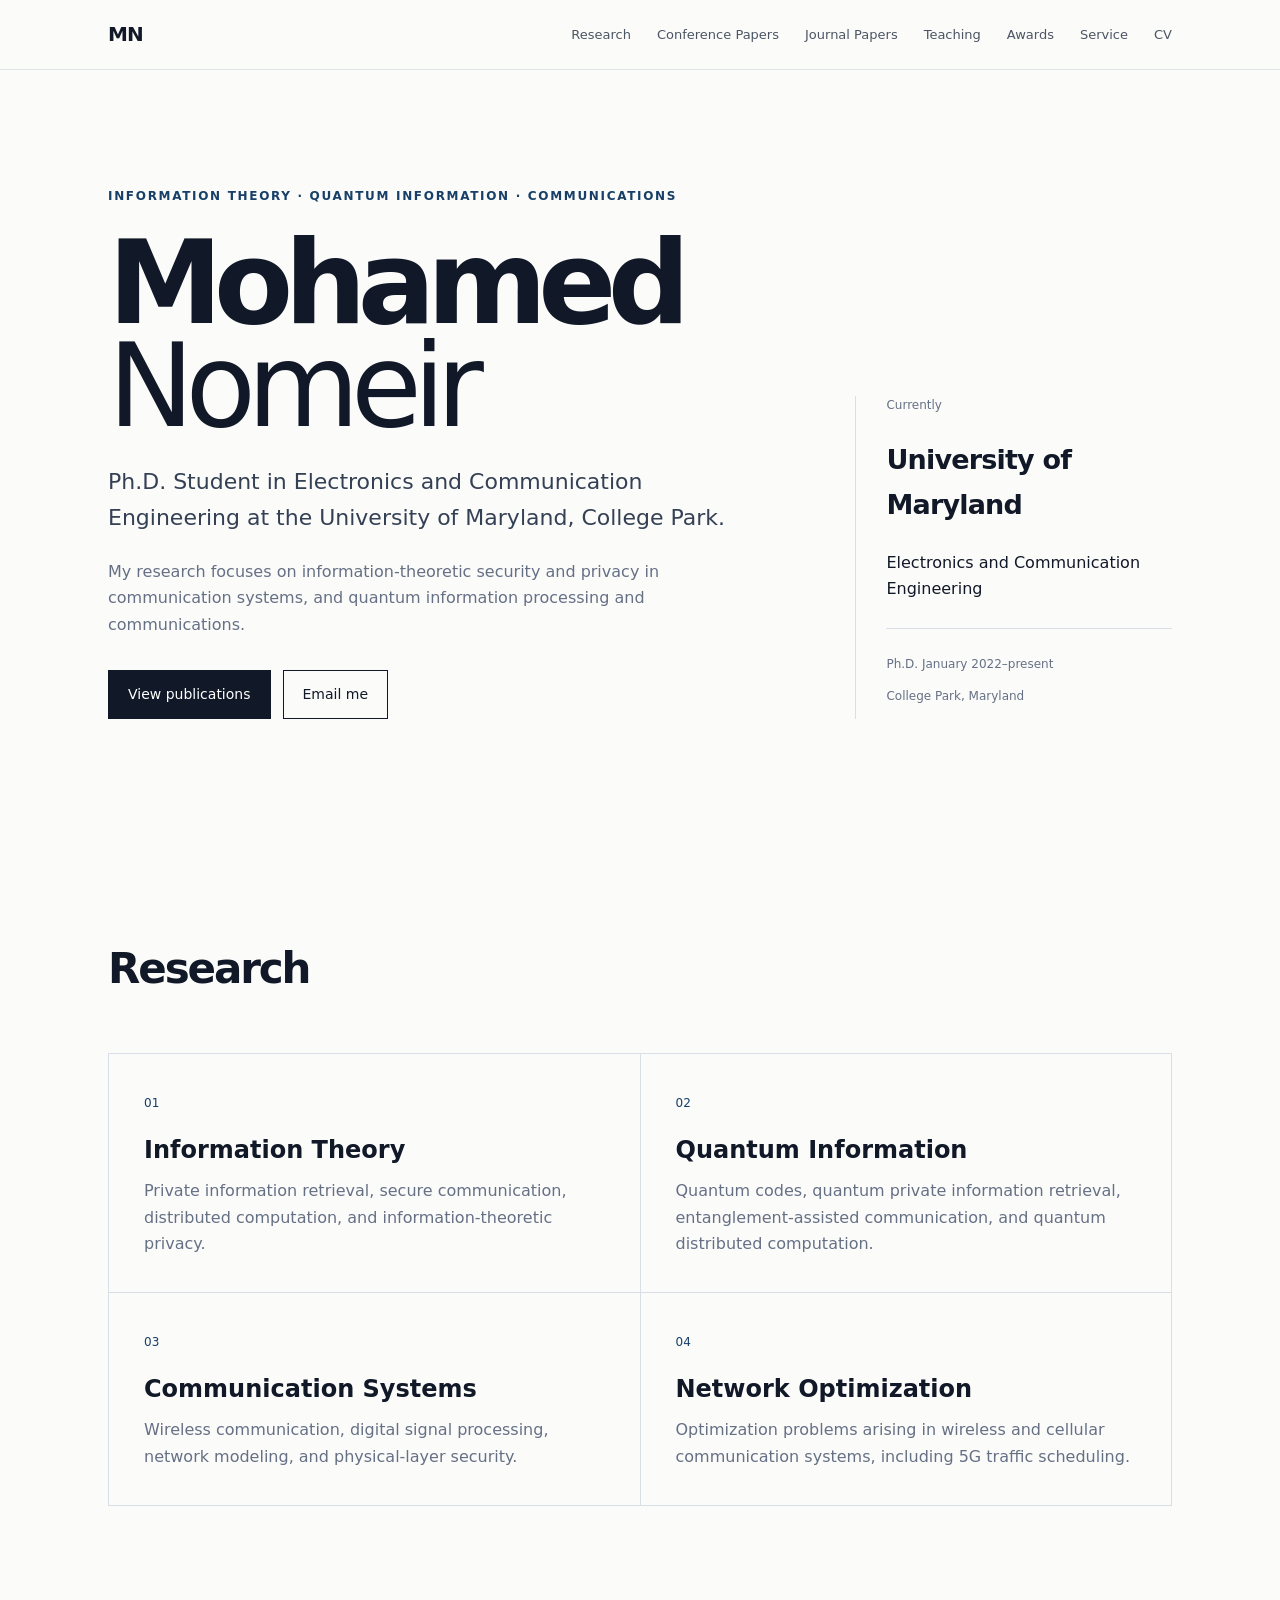
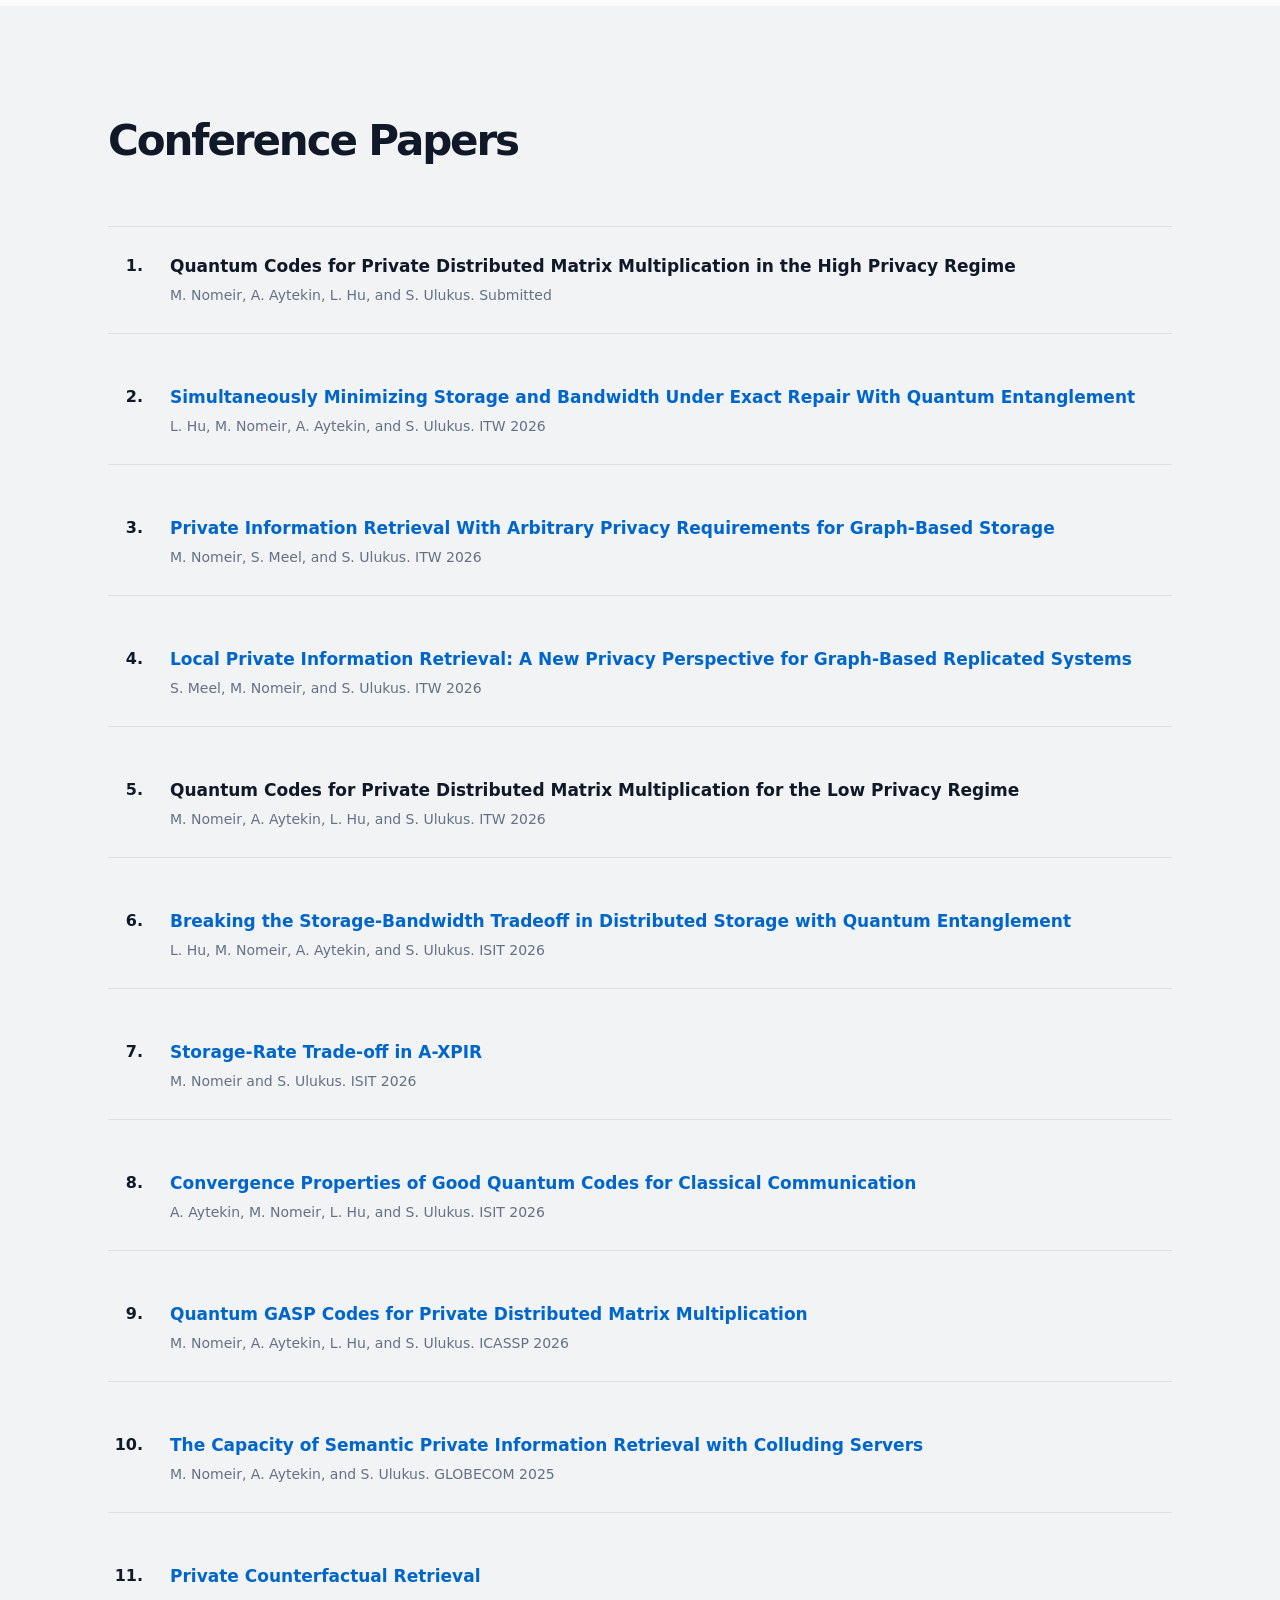
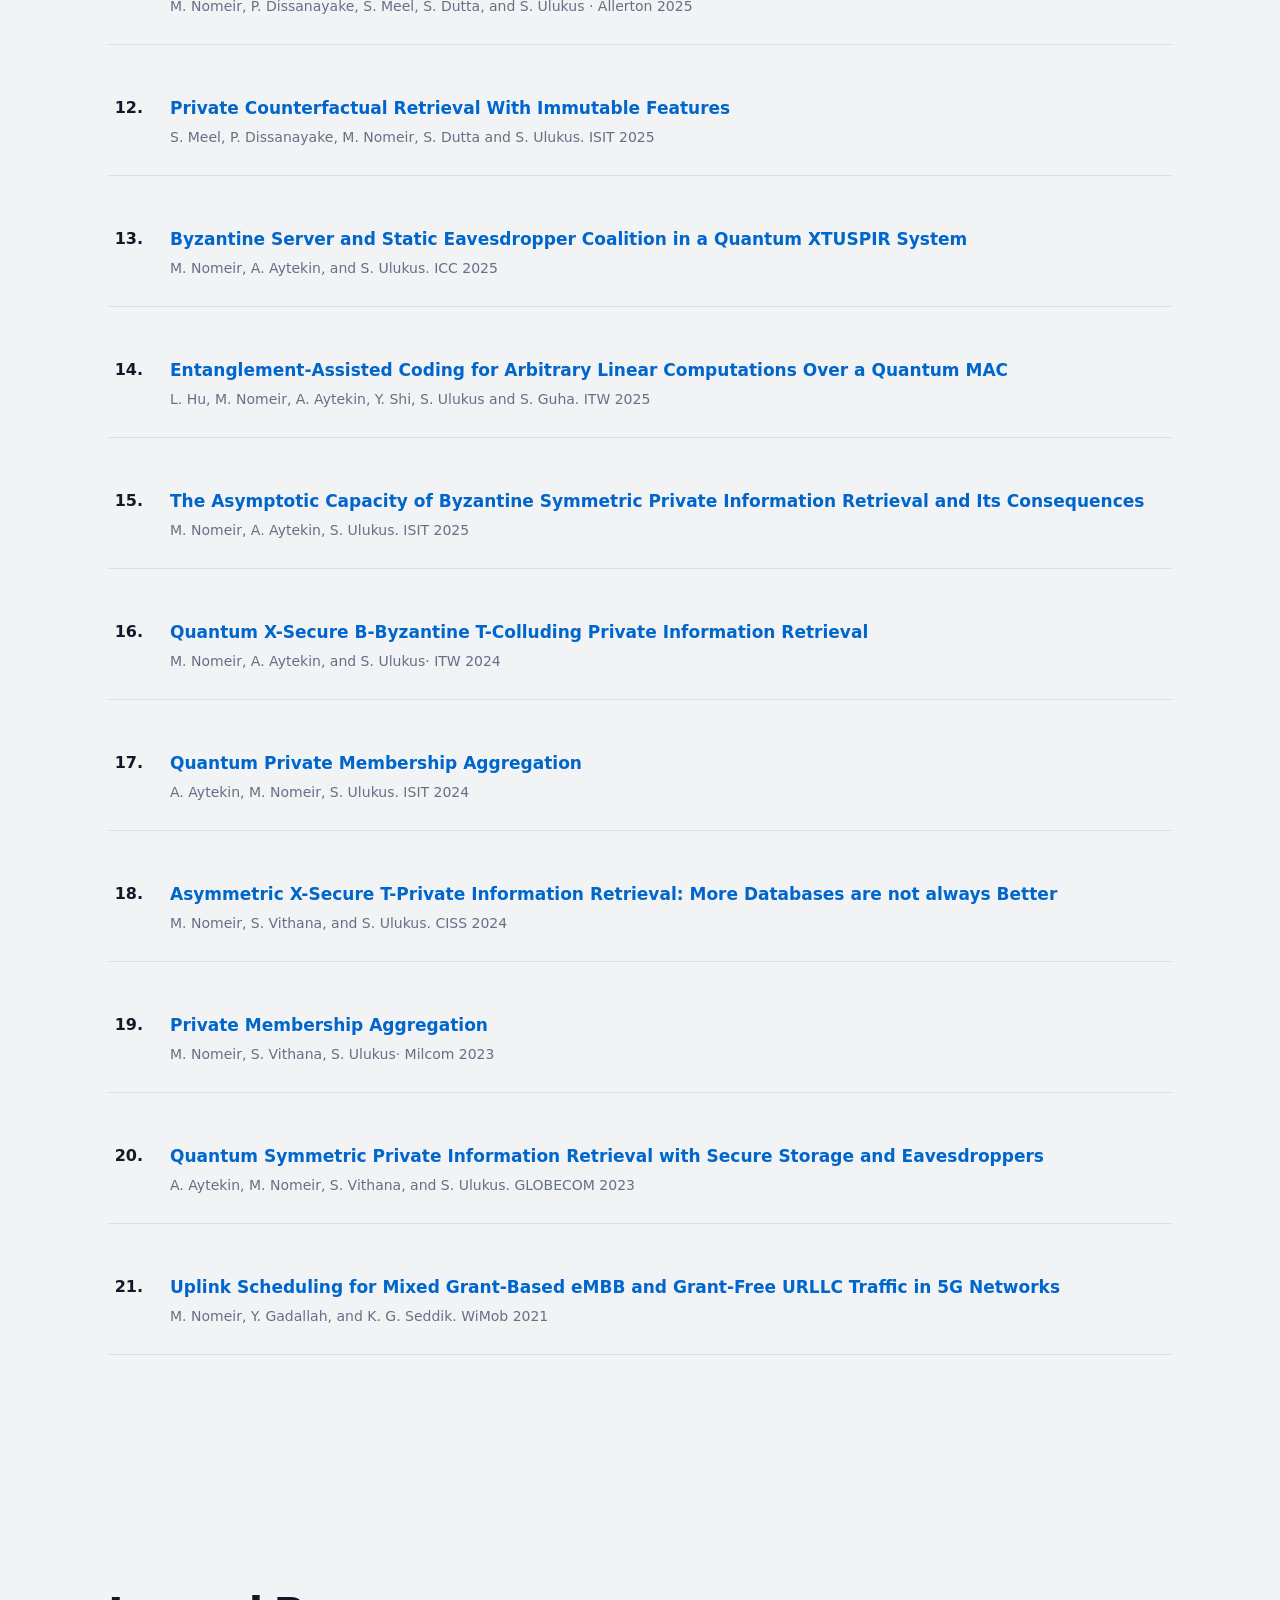
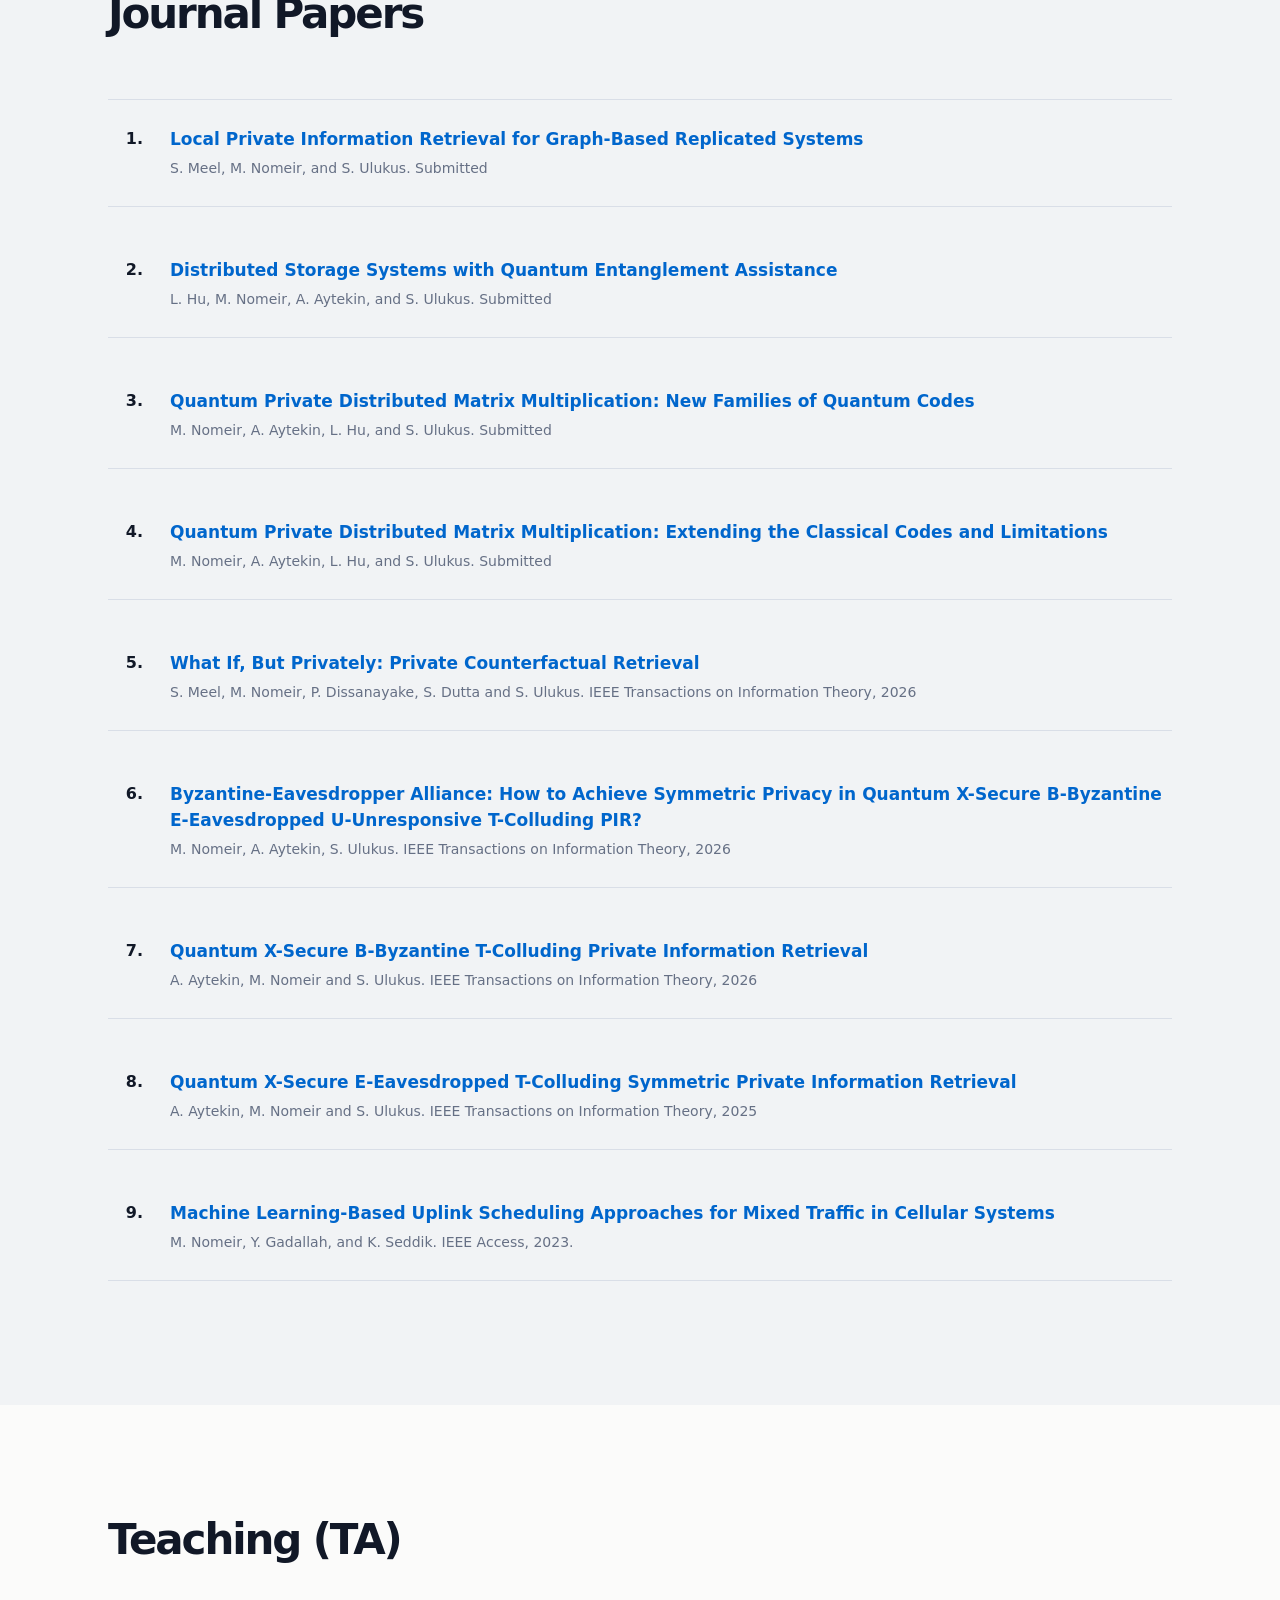
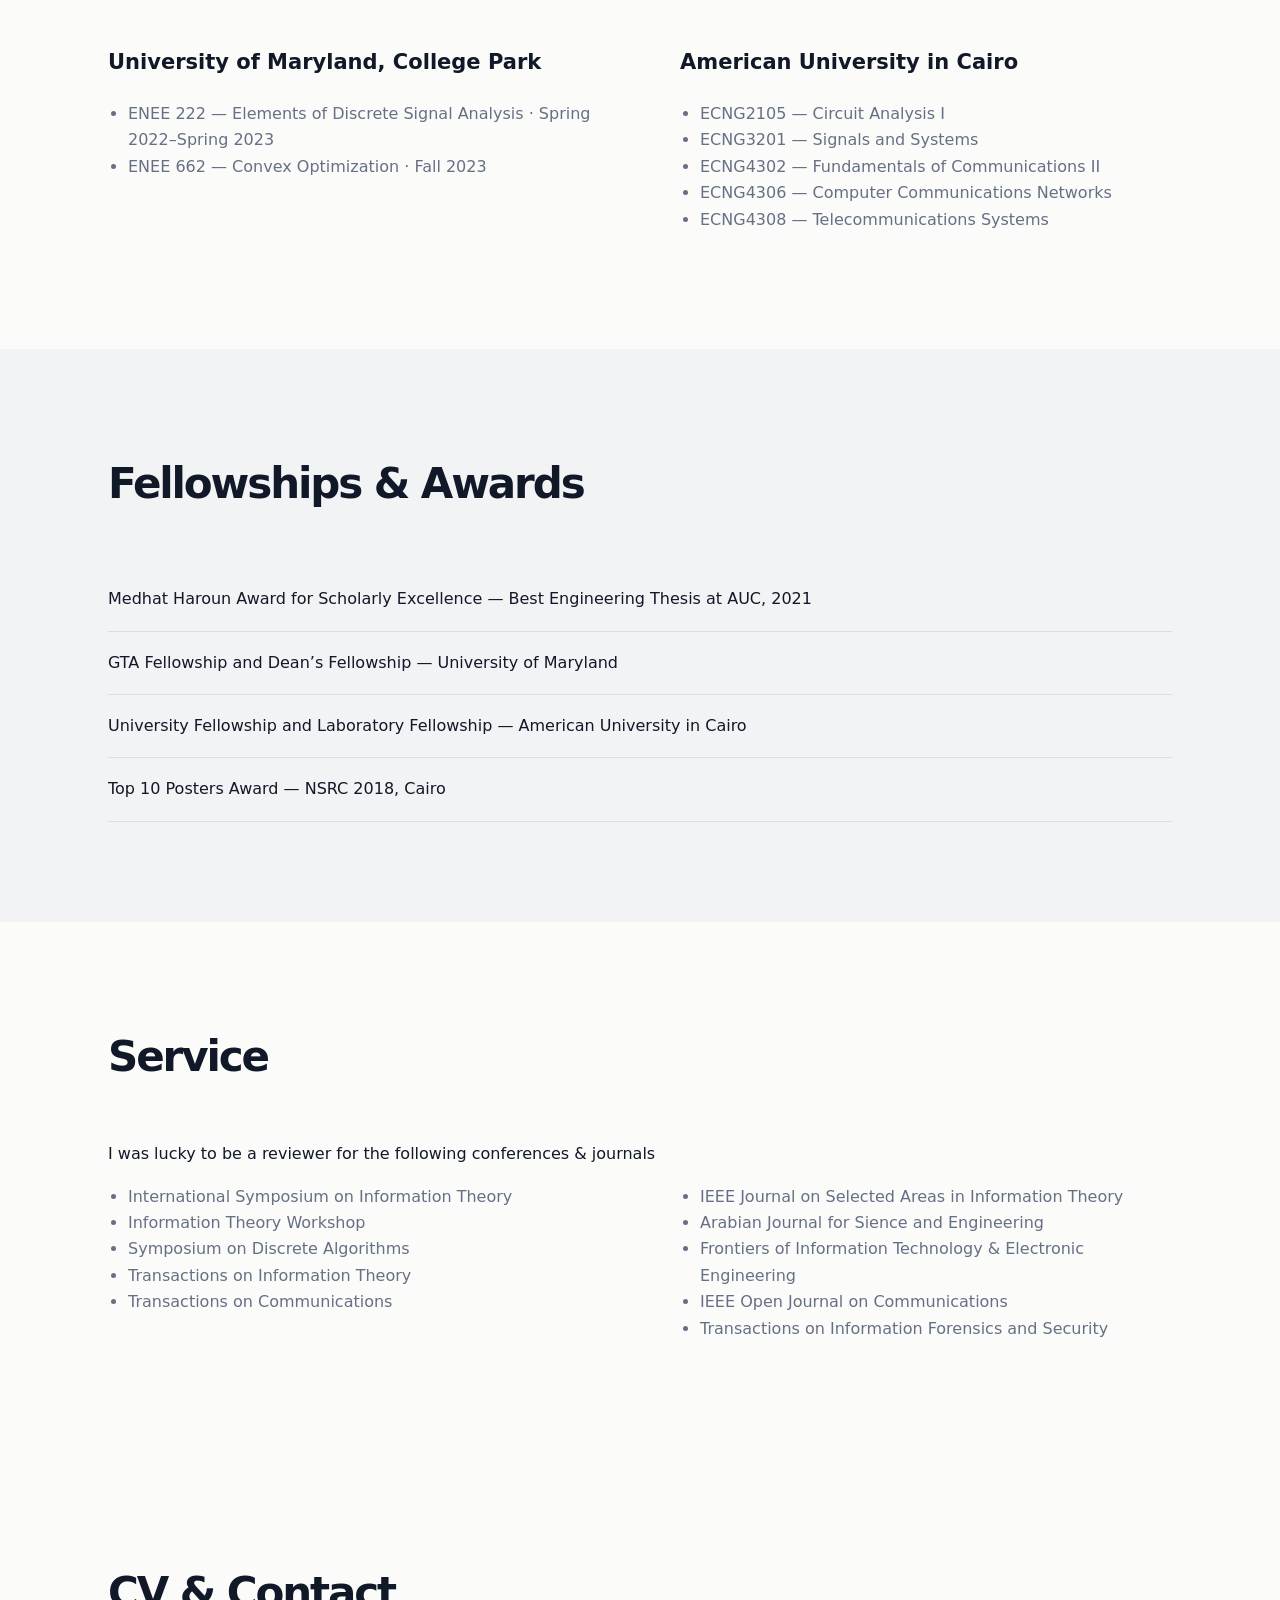
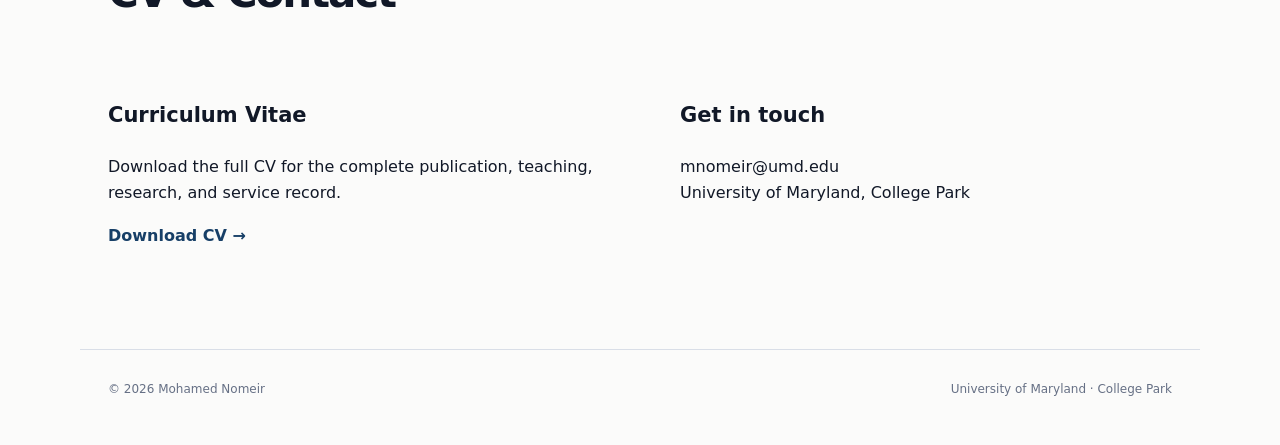
==== index.html @ 9587b4d7 "Update index.html" ====
<!DOCTYPE html>
<html lang="en">
<head>
  <meta charset="UTF-8">
  <meta name="viewport" content="width=device-width, initial-scale=1.0">
  <meta name="description" content="Mohamed Nomeir — Information Theory, Quantum Information, and Communication Systems">
  <title>Mohamed Nomeir | Researcher</title>
  <link rel="stylesheet" href="style.css">
</head>
<body>
<header class="nav">
  <div class="nav-inner">
    <a class="brand" href="#home">MN</a>
    <nav>
      <a href="#research">Research</a>
      <a href="#Conference Papers">Conference Papers</a>
      <a href="#Journal Papers">Journal Papers</a>
      <a href="#teaching">Teaching</a>
      <a href="#awards">Awards</a>
      <a href="#Service">Service</a>
      <a href="#cv">CV</a>
    </nav>
  </div>
</header>

<main>
<section id="home" class="hero">
  <div class="hero-grid">
    <div>
      <p class="eyebrow">Information Theory · Quantum Information · Communications</p>
      <h1>Mohamed<br><span>Nomeir</span></h1>
      <p class="lead">Ph.D. Student in Electronics and Communication Engineering at the University of Maryland, College Park.</p>
      <p class="intro">My research focuses on information-theoretic security and privacy in communication systems, and quantum information processing and communications.</p>
      <div class="actions">
        <a class="button" href="#Conference Papers">View publications</a>
        <a class="button secondary" href="mailto:mnomeir@umd.edu">Email me</a>
      </div>
    </div>
    <aside class="hero-card">
      <div class="card-label">Currently</div>
      <h2>University of Maryland</h2>
      <p>Electronics and Communication Engineering</p>
      <div class="rule"></div>
      <p class="small">Ph.D. January 2022–present</p>
      <p class="small">College Park, Maryland</p>
    </aside>
  </div>
</section>

<section id="research" class="section">
  <div class="section-heading"><h2>Research</h2></div>
  <div class="research-grid">
    <article><span>01</span><h3>Information Theory</h3><p>Private information retrieval, secure communication, distributed computation, and information-theoretic privacy.</p></article>
    <article><span>02</span><h3>Quantum Information</h3><p>Quantum codes, quantum private information retrieval, entanglement-assisted communication, and quantum distributed computation.</p></article>
    <article><span>03</span><h3>Communication Systems</h3><p>Wireless communication, digital signal processing, network modeling, and physical-layer security.</p></article>
    <article><span>04</span><h3>Network Optimization</h3><p>Optimization problems arising in wireless and cellular communication systems, including 5G traffic scheduling.</p></article>
  </div>
</section>

  
<section id="Conference Papers" class="section tinted">
  <div class="section-heading"><h2>Conference Papers</h2></div>
  <div class="pub-list">
    <div class="pub"><div><h3>Quantum Codes for Private Distributed Matrix Multiplication in the High Privacy Regime</h3><p>M. Nomeir, A. Aytekin, L. Hu, and S. Ulukus. Submitted</p></div></div>
    <div class="pub"><div><h3> <a href="https://arxiv.org/abs/2605.12455" target="_blank">Simultaneously Minimizing Storage and Bandwidth Under Exact Repair With Quantum Entanglement</a></h3><p>L. Hu, M. Nomeir, A. Aytekin, and S. Ulukus. ITW 2026</p></div></div> 
    <div class="pub"><div><h3><a href="https://arxiv.org/abs/2605.10879" target="_blank">Private Information Retrieval With Arbitrary Privacy Requirements for Graph-Based Storage</a></h3><p>M. Nomeir, S. Meel, and S. Ulukus. ITW 2026</p></div></div>
    <div class="pub"><div><h3><a href="https://arxiv.org/abs/2605.10872" target="_blank">Local Private Information Retrieval: A New Privacy Perspective for Graph-Based Replicated Systems</a></h3><p>S. Meel, M. Nomeir, and S. Ulukus. ITW 2026</p></div></div> 
    <div class="pub"><div><h3>Quantum Codes for Private Distributed Matrix Multiplication for the Low Privacy Regime</h3><p>M. Nomeir, A. Aytekin, L. Hu, and S. Ulukus. ITW 2026</p></div></div> 
    <div class="pub"><div><h3><a href="https://arxiv.org/abs/2601.10676" target="_blank">Breaking the Storage-Bandwidth Tradeoff in Distributed Storage with Quantum Entanglement</a></h3><p>L. Hu, M. Nomeir, A. Aytekin, and S. Ulukus. ISIT 2026</p></div></div> 
    <div class="pub"><div><h3><a href="https://arxiv.org/abs/2601.14202" target="_blank">Storage-Rate Trade-off in A-XPIR</a></h3><p>M. Nomeir and S. Ulukus. ISIT 2026</p></div></div>
    <div class="pub"><div><h3><a href="https://arxiv.org/abs/2601.11498" target="_blank">Convergence Properties of Good Quantum Codes for Classical Communication</a></h3><p>A. Aytekin, M. Nomeir, L. Hu, and S. Ulukus. ISIT 2026</p></div></div> 
    <div class="pub"><div><h3><a href="https://ieeexplore.ieee.org/document/11462243" target="_blank">Quantum GASP Codes for Private Distributed Matrix Multiplication</a></h3><p>M. Nomeir, A. Aytekin, L. Hu, and S. Ulukus. ICASSP 2026</p></div></div>
     <div class="pub"><div><h3><a href="https://arxiv.org/abs/2507.15818" target="_blank">The Capacity of Semantic Private Information Retrieval with Colluding Servers</a></h3><p>M. Nomeir, A. Aytekin, and S. Ulukus. GLOBECOM 2025</p></div></div>
    <div class="pub"><div><h3><a href="https://arxiv.org/abs/2410.13812" target="_blank">Private Counterfactual Retrieval</a></h3><p>M. Nomeir, P. Dissanayake, S. Meel, S. Dutta, and S. Ulukus · Allerton 2025</p></div></div>
    <div class="pub"><div><h3><a href="https://arxiv.org/abs/2411.10429" target="_blank">Private Counterfactual Retrieval With Immutable Features</a></h3><p>S. Meel, P. Dissanayake, M. Nomeir, S. Dutta and S. Ulukus. ISIT 2025</p></div></div> 
    <div class="pub"><div><h3><a href="https://ieeexplore.ieee.org/document/11161059" target="_blank">Byzantine Server and Static Eavesdropper Coalition in a Quantum XTUSPIR System</a></h3><p>M. Nomeir, A. Aytekin, and S. Ulukus. ICC 2025</p></div></div> 
    <div class="pub"><div><h3><a href="https://arxiv.org/abs/2501.16296" target="_blank">Entanglement-Assisted Coding for Arbitrary Linear Computations Over a Quantum MAC</a></h3><p>L. Hu, M. Nomeir, A. Aytekin, Y. Shi, S. Ulukus and S. Guha. ITW 2025</p></div></div> 
    <div class="pub"><div><h3><a href="https://arxiv.org/abs/2501.17124" target="_blank">The Asymptotic Capacity of Byzantine Symmetric Private Information Retrieval and Its Consequences</a></h3><p>M. Nomeir, A. Aytekin, S. Ulukus. ISIT 2025</p></div></div> 
    <div class="pub"><div><h3><a href="https://arxiv.org/abs/2401.17252" target="_blank">Quantum X-Secure B-Byzantine T-Colluding Private Information Retrieval</a></h3><p>M. Nomeir, A. Aytekin, and S. Ulukus· ITW 2024</p></div></div>
    <div class="pub"><div><h3><a href="https://arxiv.org/abs/2401.16390" target="_blank">Quantum Private Membership Aggregation</a></h3><p>A. Aytekin, M. Nomeir, S. Ulukus. ISIT 2024</p></div></div> 
    <div class="pub"><div><h3><a href="https://ieeexplore.ieee.org/document/10480209" target="_blank">Asymmetric X-Secure T-Private Information Retrieval: More Databases are not always Better</a></h3><p>M. Nomeir, S. Vithana, and S. Ulukus. CISS 2024</p></div></div>
    <div class="pub"><div><h3><a href="https://arxiv.org/abs/2309.03872" target="_blank">Private Membership Aggregation</a></h3><p>M. Nomeir, S. Vithana, S. Ulukus· Milcom 2023</p></div></div> 
    <div class="pub"><div><h3><a href="https://arxiv.org/abs/2308.10883" target="_blank">Quantum Symmetric Private Information Retrieval with Secure Storage and Eavesdroppers</a></h3><p>A. Aytekin, M. Nomeir, S. Vithana, and S. Ulukus. GLOBECOM 2023</p></div></div>
    <div class="pub"><div><h3><a href="https://ieeexplore.ieee.org/document/9606298" target="_blank">Uplink Scheduling for Mixed Grant-Based eMBB and Grant-Free URLLC Traffic in 5G Networks</a></h3><p>M. Nomeir,  Y. Gadallah, and K. G. Seddik. WiMob 2021</p></div></div>
  </div>
</section>

  <section id="Journal Papers" class="section tinted">
  <div class="section-heading"><h2>Journal Papers</h2></div>
  <div class="pub-list">
    <div class="pub"><div><h3><a href="https://arxiv.org/abs/2608.31150" target="_blank">Local Private Information Retrieval for Graph-Based Replicated Systems</a></h3><p>S. Meel, M. Nomeir, and S. Ulukus. Submitted</p></div></div>
<div class="pub"><div><h3><a href="https://user.eng.umd.edu/~ulukus/papers/journal/quantum-regenerating-codes.pdf" target="_blank">Distributed Storage Systems with Quantum Entanglement Assistance</a></h3><p>L. Hu, M. Nomeir, A. Aytekin, and S. Ulukus. Submitted</p></div></div> 
  <div class="pub"><div><h3><a href="pdmm_2.pdf" target="_blank">Quantum Private Distributed Matrix Multiplication: New Families of Quantum Codes
      </a></h3><p>M. Nomeir, A. Aytekin, L. Hu, and S. Ulukus. Submitted</p></div></div>  
    <div class="pub"><div><h3><a href="chrome-extension://efaidnbmnnnibpcajpcglclefindmkaj/https://user.eng.umd.edu/~ulukus/papers/journal/qpdmm1.pdf" target="_blank">Quantum Private Distributed Matrix Multiplication:
Extending the Classical Codes and Limitations</a></h3><p>M. Nomeir, A. Aytekin, L. Hu, and S. Ulukus. Submitted</p></div></div> 
    <div class="pub"><div><h3><a href="https://arxiv.org/abs/2508.03681" target="_blank">What If, But Privately: Private Counterfactual Retrieval</a></h3><p>S. Meel, M. Nomeir, P. Dissanayake, S. Dutta and S. Ulukus. IEEE Transactions on Information Theory, 2026</p></div></div> 
     <div class="pub"><div><h3><a href="https://arxiv.org/abs/2412.06728" target="_blank">Byzantine-Eavesdropper Alliance: How to Achieve Symmetric Privacy in Quantum X-Secure B-Byzantine E-Eavesdropped U-Unresponsive T-Colluding PIR?</a></h3><p>M. Nomeir, A. Aytekin, S. Ulukus. IEEE Transactions on Information Theory, 2026</p></div></div> 
     <div class="pub"><div><h3><a href="https://user.eng.umd.edu/~ulukus/papers/journal/QXBTPIR.pdf" target="_blank">Quantum X-Secure B-Byzantine T-Colluding Private Information Retrieval</a></h3><p>A. Aytekin, M. Nomeir and S. Ulukus. IEEE Transactions on Information Theory, 2026</p></div></div> 
     <div class="pub"><div><h3><a href="https://ieeexplore.ieee.org/document/10929727" target="_blank">Quantum X-Secure E-Eavesdropped T-Colluding Symmetric Private Information Retrieval</a></h3><p>A. Aytekin, M. Nomeir and S. Ulukus. IEEE Transactions on Information Theory, 2025</p></div></div> 
     <div class="pub"><div><h3><a href="https://ieeexplore.ieee.org/document/10029334" target="_blank">Machine Learning-Based Uplink Scheduling Approaches for Mixed Traffic in Cellular Systems</a></h3><p>M. Nomeir, Y. Gadallah, and K. Seddik. IEEE Access, 2023.</p></div></div> 
  
  </div>
 </section>

<section id="teaching" class="section">
  <div class="section-heading"><h2>Teaching (TA)</h2></div>
  <div class="two-col">
    <div><h3>University of Maryland, College Park</h3><ul>
      <li>ENEE 222 — Elements of Discrete Signal Analysis · Spring 2022–Spring 2023</li>
      <li>ENEE 662 — Convex Optimization · Fall 2023</li>
    </ul></div>
    <div><h3>American University in Cairo</h3><ul>
      <li>ECNG2105 — Circuit Analysis I</li>
      <li>ECNG3201 — Signals and Systems</li>
      <li>ECNG4302 — Fundamentals of Communications II</li>
      <li>ECNG4306 — Computer Communications Networks</li>
      <li>ECNG4308 — Telecommunications Systems</li>
    </ul></div>
  </div>
</section>

<section id="awards" class="section tinted">
  <div class="section-heading"><h2>Fellowships & Awards</h2></div>
  <ul class="clean-list">
    <li>Medhat Haroun Award for Scholarly Excellence — Best Engineering Thesis at AUC, 2021</li>
    <li>GTA Fellowship and Dean’s Fellowship — University of Maryland</li>
    <li>University Fellowship and Laboratory Fellowship — American University in Cairo</li>
    <li>Top 10 Posters Award — NSRC 2018, Cairo</li>
  </ul>
</section>


  <section id="Service" class="section">
  <div class="section-heading"><h2>Service</h2></div>
    <div> I was lucky to be a reviewer for the following conferences & journals </div>
  <div class="two-col">
    <div><ul>
      <li>International Symposium on Information Theory</li>
      <li>Information Theory Workshop</li>
      <li>Symposium on Discrete Algorithms</li>
      <li>Transactions on Information Theory</li>
      <li>Transactions on Communications</li>
    </ul></div>
    <div><ul>
      <li>IEEE Journal on Selected Areas in Information Theory</li>
      <li>Arabian Journal for Sience and Engineering</li>
      <li>Frontiers of Information Technology & Electronic Engineering</li>
      <li>IEEE Open Journal on Communications</li>
      <li>Transactions on Information Forensics and Security</li>
    </ul></div>
  </div>
</section>

<section id="cv" class="section">
  <div class="section-heading"><h2>CV & Contact</h2></div>
  <div class="contact-grid">
    <div><h3>Curriculum Vitae</h3><p>Download the full CV for the complete publication, teaching, research, and service record.</p><a class="text-link" href="CV.pdf">Download CV →</a></div>
    <div><h3>Get in touch</h3><p><a href="mailto:mnomeir@umd.edu">mnomeir@umd.edu</a><br>University of Maryland, College Park</p></div>
  </div>
</section>
</main>

<footer><div>© 2026 Mohamed Nomeir</div><div>University of Maryland · College Park</div></footer>
<script src="script.js"></script>
</body>
</html>
---- style.css ----
:root{--ink:#111827;--muted:#667085;--line:#d9dee7;--paper:#fbfbfa;--tint:#f1f3f5;--accent:#173f67;--max:1120px}
*{box-sizing:border-box}html{scroll-behavior:smooth}body{margin:0;background:var(--paper);color:var(--ink);font-family:Inter,ui-sans-serif,system-ui,-apple-system,BlinkMacSystemFont,"Segoe UI",sans-serif;line-height:1.65}a{color:inherit;text-decoration:none}.nav{position:sticky;top:0;z-index:10;background:rgba(251,251,250,.9);backdrop-filter:blur(12px);border-bottom:1px solid rgba(217,222,231,.8)}.nav-inner{max-width:var(--max);margin:auto;padding:18px 28px;display:flex;align-items:center;justify-content:space-between}.brand{font-weight:800;letter-spacing:-.05em;font-size:20px}.nav nav{display:flex;gap:26px;font-size:13px;color:#4b5563}.nav nav a:hover,.text-link:hover{color:var(--accent)}.hero{max-width:var(--max);margin:auto;padding:105px 28px 115px}.hero-grid{display:grid;grid-template-columns:1.35fr .65fr;gap:90px;align-items:end}.eyebrow{font-size:12px;letter-spacing:.14em;text-transform:uppercase;color:var(--accent);font-weight:700}.hero h1{font-size:clamp(64px,9vw,116px);line-height:.9;letter-spacing:-.075em;margin:25px 0}.hero h1 span{font-weight:350}.lead{font-size:22px;max-width:700px;color:#344054}.intro{max-width:650px;color:var(--muted)}.actions{display:flex;gap:12px;margin-top:32px}.button{padding:12px 19px;background:var(--ink);color:white;border:1px solid var(--ink);font-size:14px}.button.secondary{background:transparent;color:var(--ink)}.hero-card{border-left:1px solid var(--line);padding-left:30px}.card-label,.small{font-size:12px;color:var(--muted)}.hero-card h2{font-size:27px;letter-spacing:-.03em}.rule{height:1px;background:var(--line);margin:26px 0}.section{padding:100px max(28px,calc((100vw - var(--max))/2 + 28px))}.tinted{background:var(--tint)}.section-heading{display:flex;gap:25px;align-items:baseline;margin-bottom:50px}.section-heading span{font-size:12px;color:var(--accent);font-weight:700}.section-heading h2{font-size:42px;letter-spacing:-.05em;margin:0}.research-grid{display:grid;grid-template-columns:repeat(2,1fr);gap:1px;background:var(--line);border:1px solid var(--line)}.research-grid article{background:var(--paper);padding:35px}.research-grid span{font-size:12px;color:var(--accent)}.research-grid h3{font-size:24px;margin:15px 0 8px}.research-grid p{color:var(--muted);margin:0}.pub-list{border-top:1px solid var(--line)}.pub{display:grid;grid-template-columns:85px 1fr;gap:25px;padding:27px 0;border-bottom:1px solid var(--line)}.pub>b{font-size:13px;color:var(--accent)}.pub h3{margin:0 0 5px;font-size:17px;line-height:1.35}.pub p{margin:0;color:var(--muted);font-size:14px}.note{font-size:13px;color:var(--muted);margin-top:25px}.two-col,.contact-grid{display:grid;grid-template-columns:1fr 1fr;gap:80px}.two-col h3,.contact-grid h3{font-size:21px}.two-col ul{padding-left:20px;color:var(--muted)}.clean-list{margin:0;padding:0;list-style:none}.clean-list li{padding:18px 0;border-bottom:1px solid var(--line)}.text-link{font-weight:700;color:var(--accent)}footer{max-width:var(--max);margin:auto;padding:30px 28px 45px;display:flex;justify-content:space-between;color:var(--muted);font-size:12px;border-top:1px solid var(--line)}@media(max-width:800px){.nav nav{display:none}.hero{padding-top:70px}.hero-grid,.two-col,.contact-grid{grid-template-columns:1fr;gap:45px}.hero-card{border-left:0;border-top:1px solid var(--line);padding:25px 0 0}.research-grid{grid-template-columns:1fr}.section{padding-top:70px;padding-bottom:70px}.section-heading h2{font-size:34px}.pub{grid-template-columns:55px 1fr}.pub h3{font-size:15px}footer{display:block}footer div+div{margin-top:8px}}
/* =========================================
   PUBLICATION LISTS
   ========================================= */

.pub-list {
  counter-reset: publication;
}

.pub {
  counter-increment: publication;
  display: flex;
  align-items: flex-start;
  margin-bottom: 1.5rem;
}

.pub::before {
  content: counter(publication) ".";
  flex: 0 0 35px;
  text-align: right;
  margin-right: 2px;
  font-weight: 600;
  line-height: 1.5;
}

.pub > div {
  flex: 1;
  min-width: 0;
}

.pub h3 {
  margin: 0 0 0.35rem 0;
  line-height: 1.5;
}

.pub p {
  margin: 0;
  line-height: 1.5;
}


.pub h3 a {
  color: #0066cc;
  text-decoration: none;
}

.pub h3 a:hover {
  text-decoration: underline;
}a
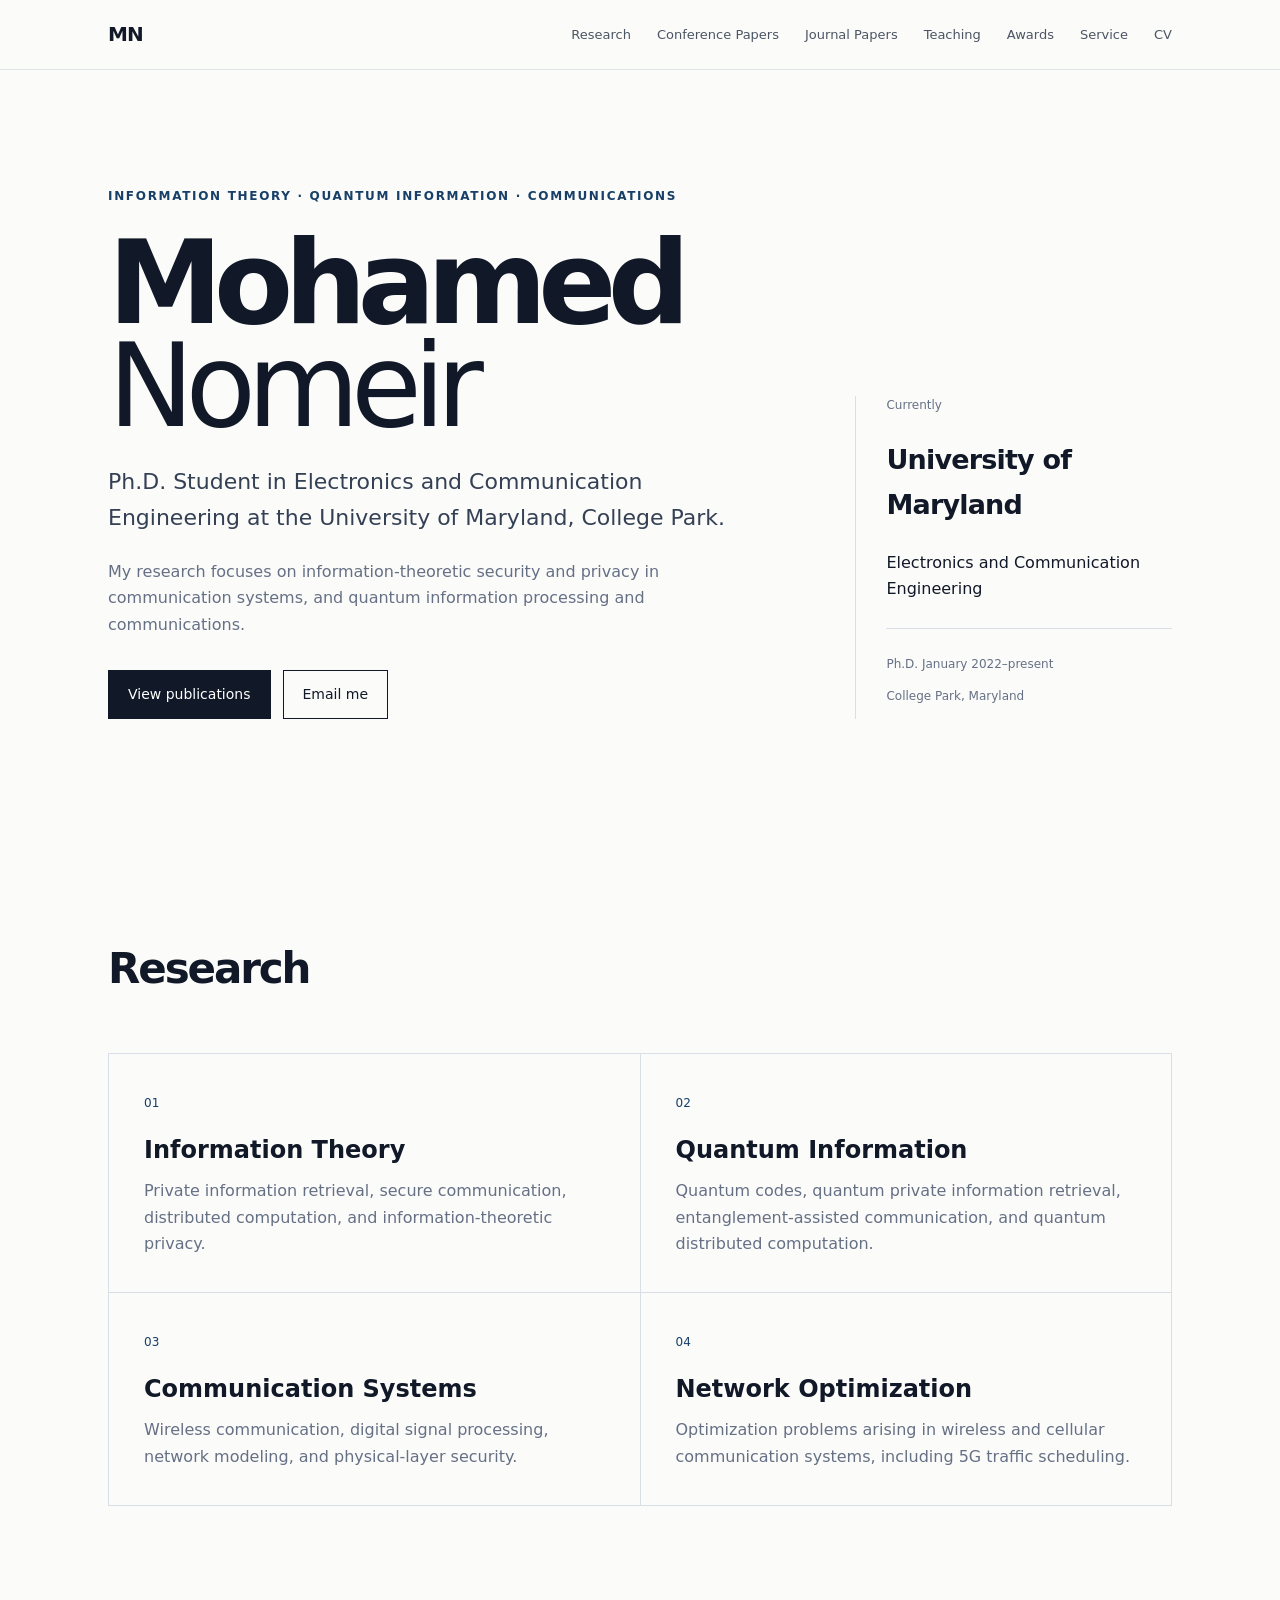
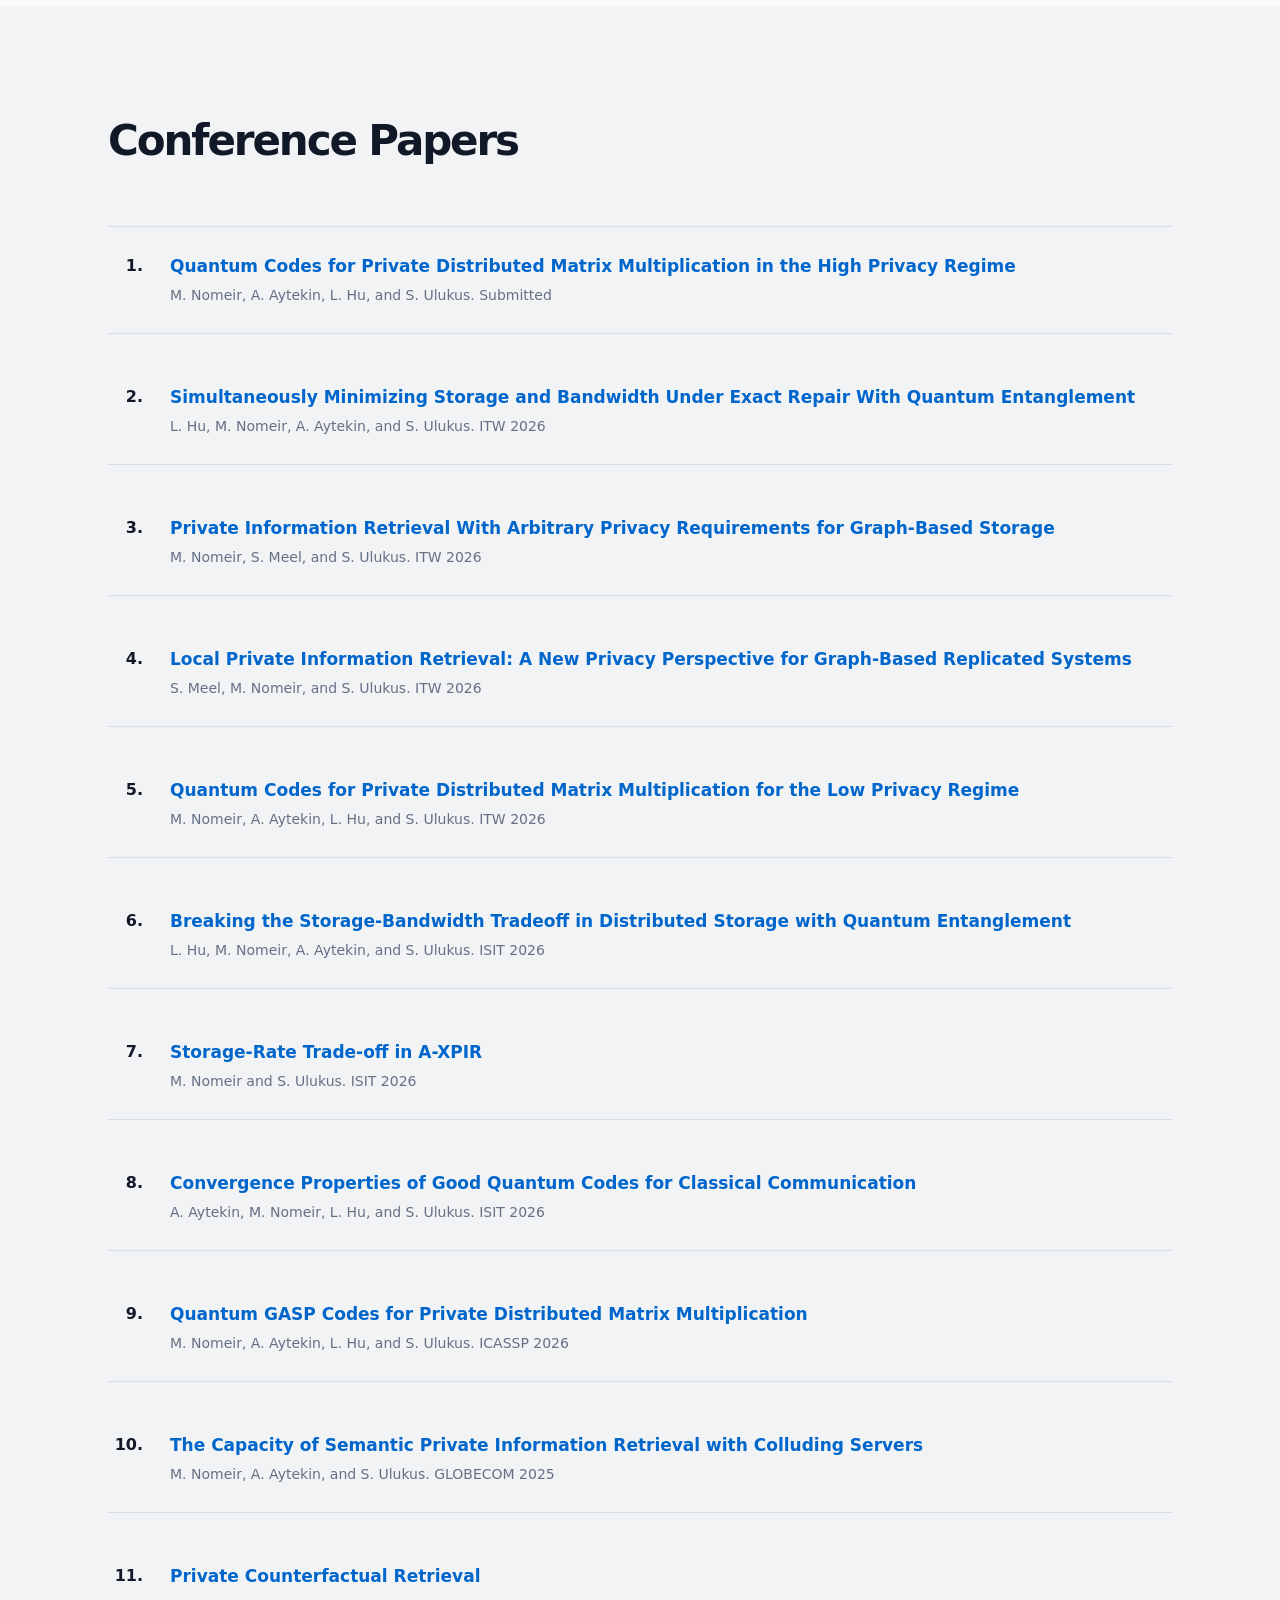
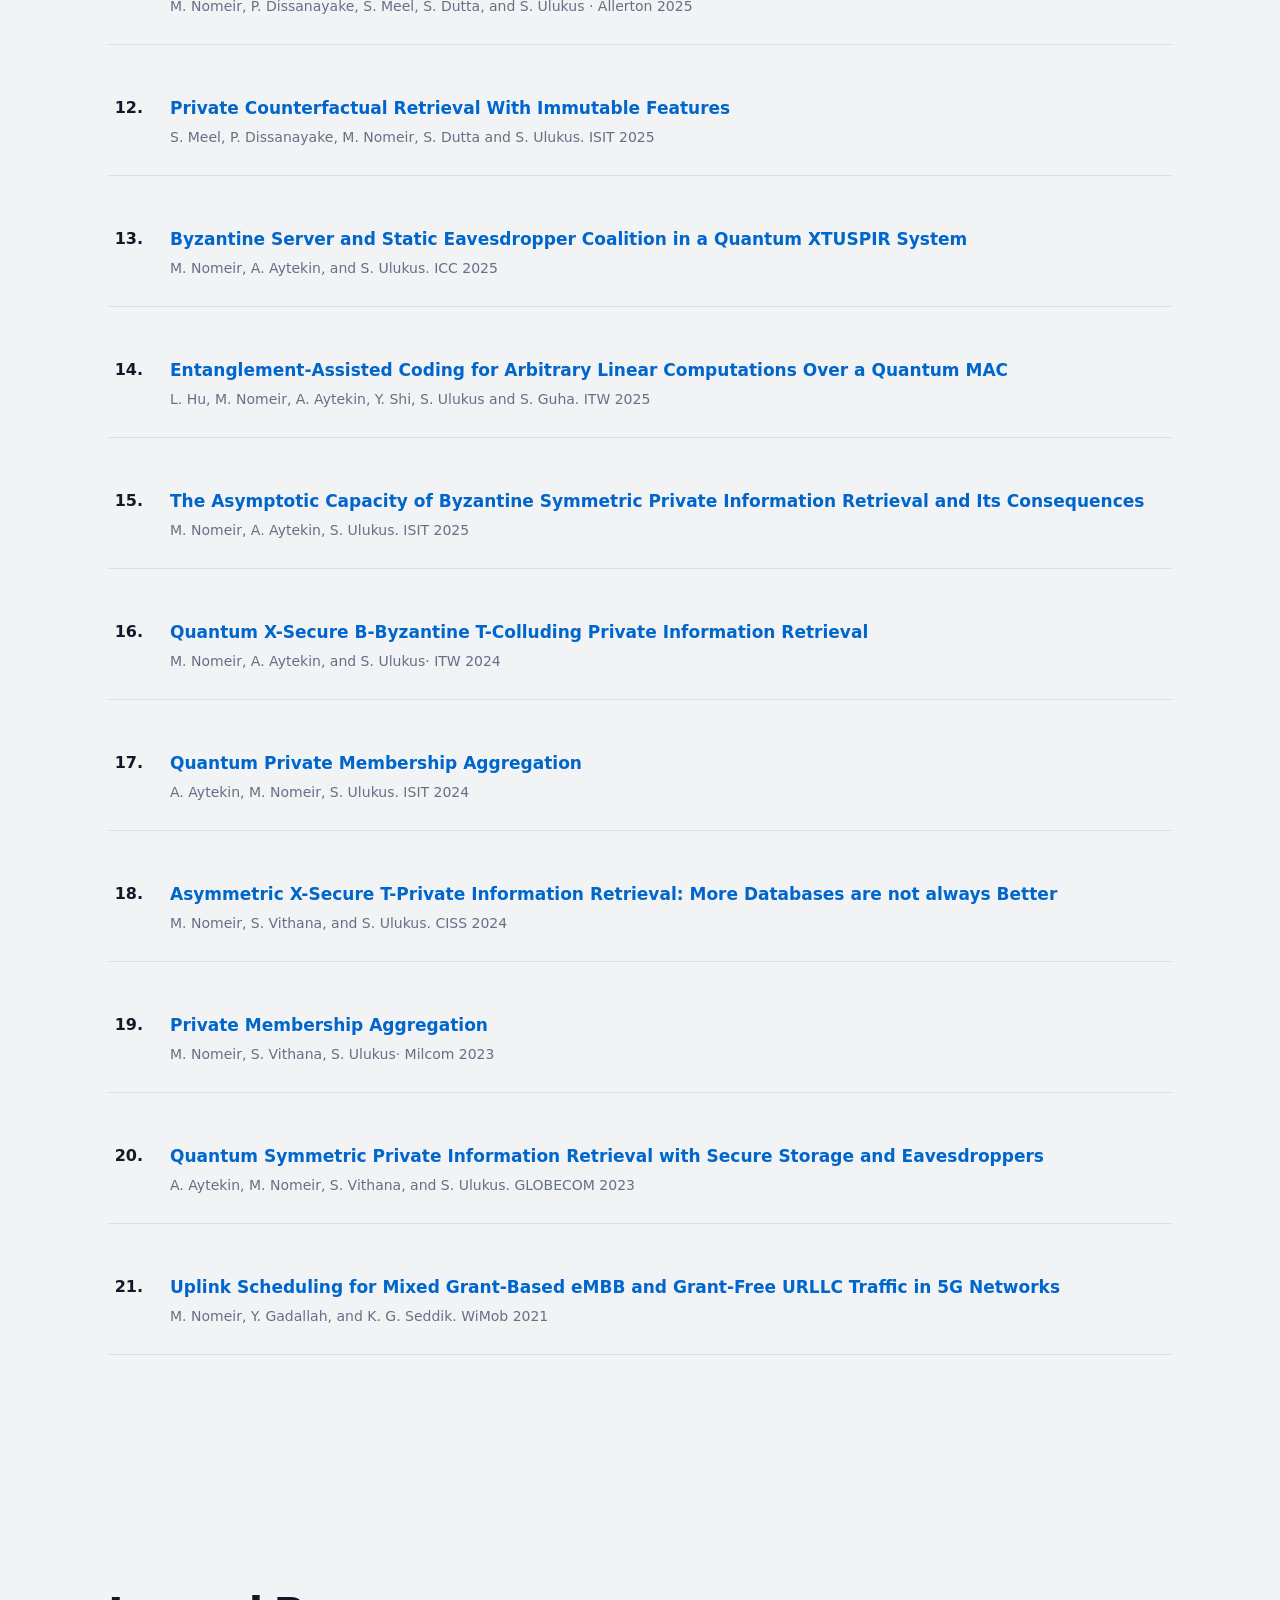
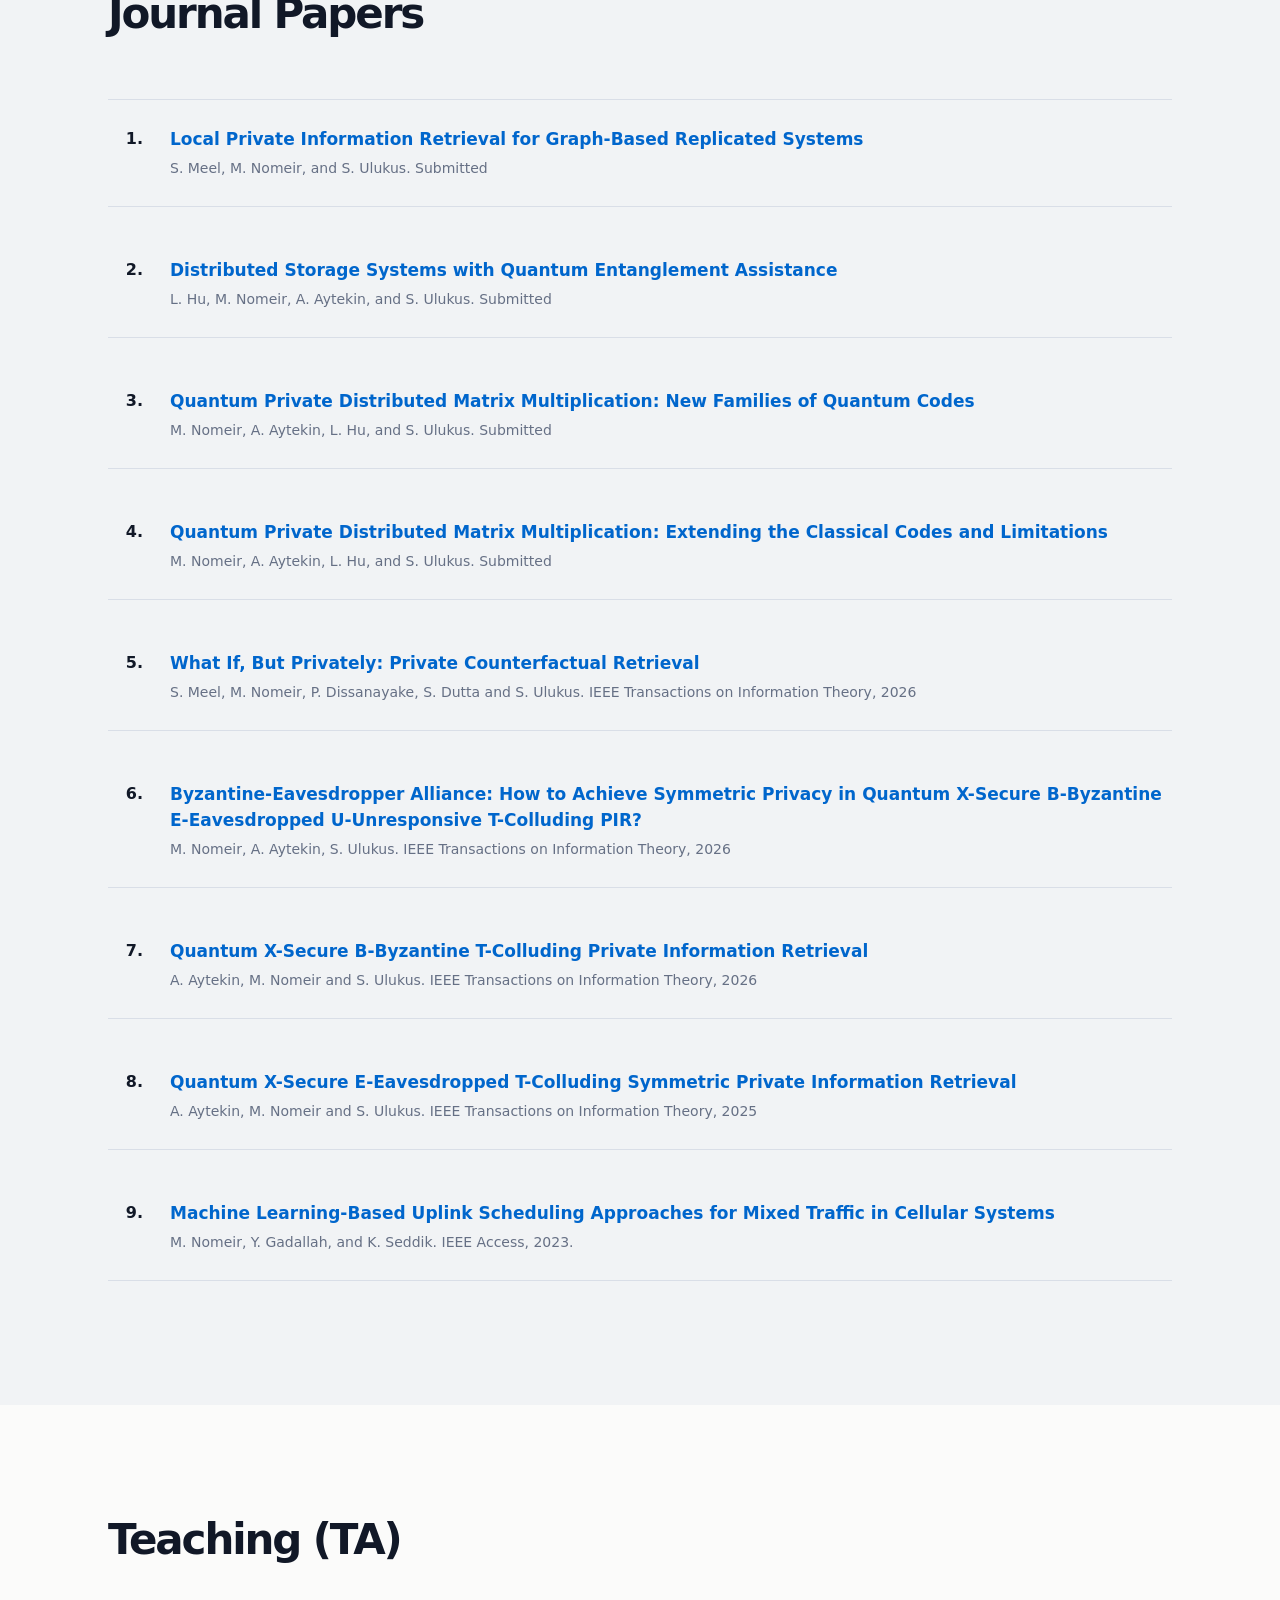
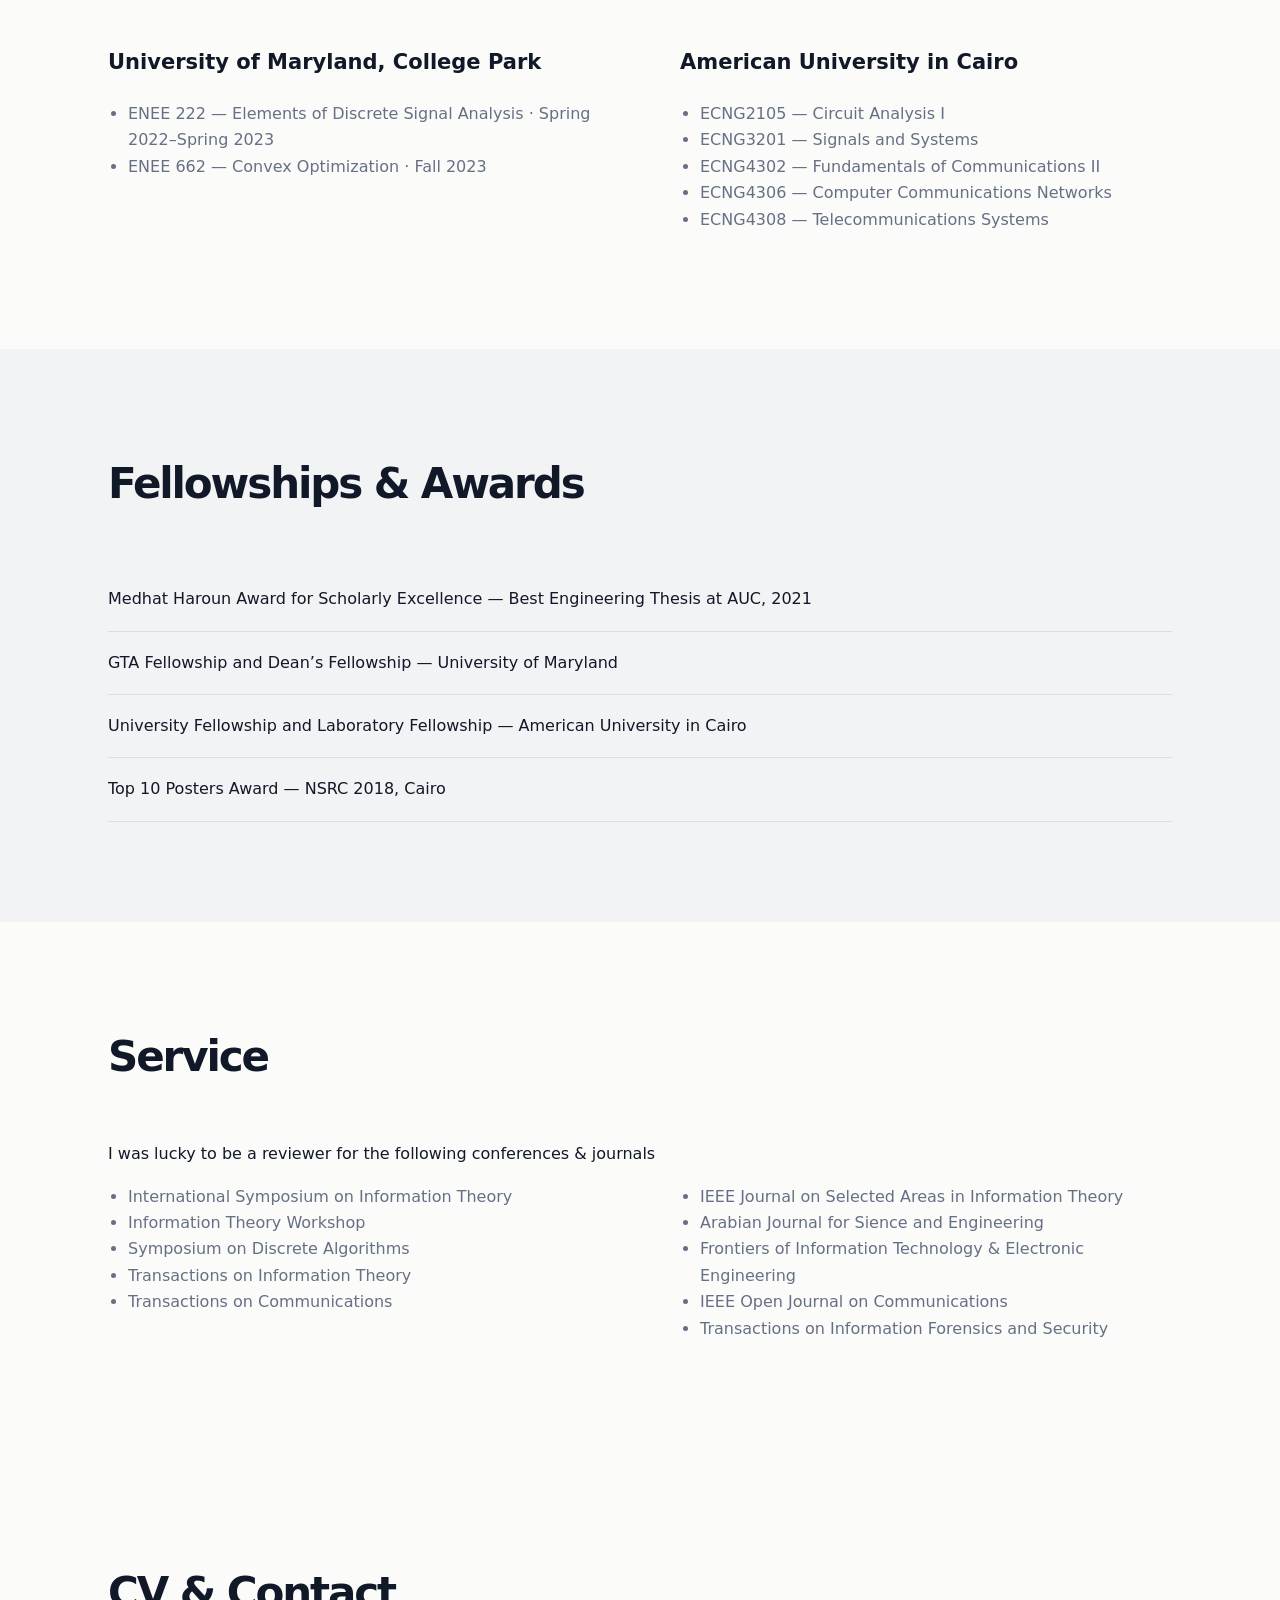
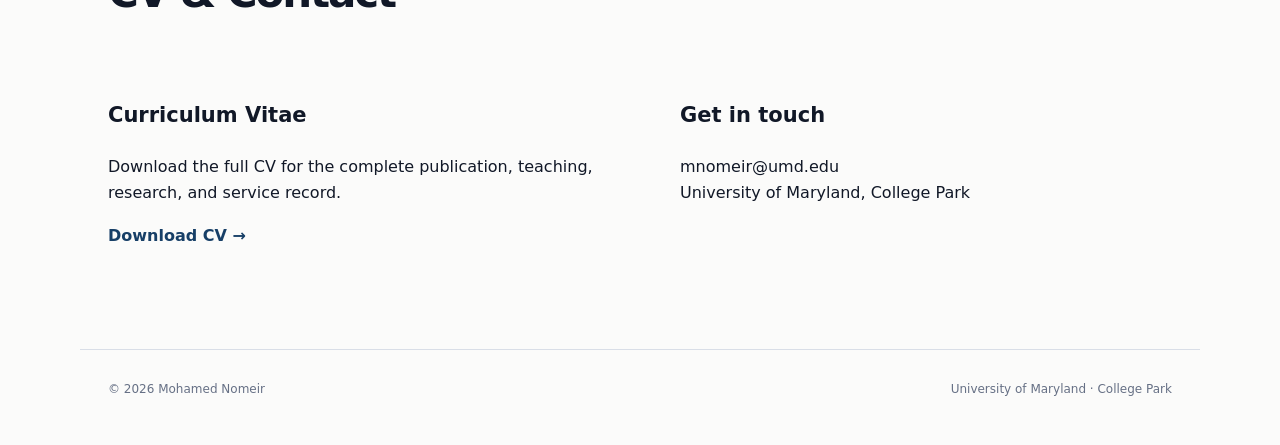
==== commit 79dff6b7: "Update index.html" ====
--- a/index.html
+++ b/index.html
@@ -61,11 +61,11 @@
 <section id="Conference Papers" class="section tinted">
   <div class="section-heading"><h2>Conference Papers</h2></div>
   <div class="pub-list">
-    <div class="pub"><div><h3>Quantum Codes for Private Distributed Matrix Multiplication in the High Privacy Regime</h3><p>M. Nomeir, A. Aytekin, L. Hu, and S. Ulukus. Submitted</p></div></div>
+    <div class="pub"><div><h3><a href="pdmm_milcom.pdf" target="_blank">Quantum Codes for Private Distributed Matrix Multiplication in the High Privacy Regime</a></h3><p>M. Nomeir, A. Aytekin, L. Hu, and S. Ulukus. Submitted</p></div></div>
     <div class="pub"><div><h3> <a href="https://arxiv.org/abs/2605.12455" target="_blank">Simultaneously Minimizing Storage and Bandwidth Under Exact Repair With Quantum Entanglement</a></h3><p>L. Hu, M. Nomeir, A. Aytekin, and S. Ulukus. ITW 2026</p></div></div> 
     <div class="pub"><div><h3><a href="https://arxiv.org/abs/2605.10879" target="_blank">Private Information Retrieval With Arbitrary Privacy Requirements for Graph-Based Storage</a></h3><p>M. Nomeir, S. Meel, and S. Ulukus. ITW 2026</p></div></div>
     <div class="pub"><div><h3><a href="https://arxiv.org/abs/2605.10872" target="_blank">Local Private Information Retrieval: A New Privacy Perspective for Graph-Based Replicated Systems</a></h3><p>S. Meel, M. Nomeir, and S. Ulukus. ITW 2026</p></div></div> 
-    <div class="pub"><div><h3>Quantum Codes for Private Distributed Matrix Multiplication for the Low Privacy Regime</h3><p>M. Nomeir, A. Aytekin, L. Hu, and S. Ulukus. ITW 2026</p></div></div> 
+    <div class="pub"><div><h3><a href="pdmm_itw.pdf" target="_blank">Quantum Codes for Private Distributed Matrix Multiplication for the Low Privacy Regime</a></h3><p>M. Nomeir, A. Aytekin, L. Hu, and S. Ulukus. ITW 2026</p></div></div> 
     <div class="pub"><div><h3><a href="https://arxiv.org/abs/2601.10676" target="_blank">Breaking the Storage-Bandwidth Tradeoff in Distributed Storage with Quantum Entanglement</a></h3><p>L. Hu, M. Nomeir, A. Aytekin, and S. Ulukus. ISIT 2026</p></div></div> 
     <div class="pub"><div><h3><a href="https://arxiv.org/abs/2601.14202" target="_blank">Storage-Rate Trade-off in A-XPIR</a></h3><p>M. Nomeir and S. Ulukus. ISIT 2026</p></div></div>
     <div class="pub"><div><h3><a href="https://arxiv.org/abs/2601.11498" target="_blank">Convergence Properties of Good Quantum Codes for Classical Communication</a></h3><p>A. Aytekin, M. Nomeir, L. Hu, and S. Ulukus. ISIT 2026</p></div></div> 
@@ -89,7 +89,7 @@
   <div class="section-heading"><h2>Journal Papers</h2></div>
   <div class="pub-list">
     <div class="pub"><div><h3><a href="https://arxiv.org/abs/2608.31150" target="_blank">Local Private Information Retrieval for Graph-Based Replicated Systems</a></h3><p>S. Meel, M. Nomeir, and S. Ulukus. Submitted</p></div></div>
-<div class="pub"><div><h3><a href="https://user.eng.umd.edu/~ulukus/papers/journal/quantum-regenerating-codes.pdf" target="_blank">Distributed Storage Systems with Quantum Entanglement Assistance</a></h3><p>L. Hu, M. Nomeir, A. Aytekin, and S. Ulukus. Submitted</p></div></div> 
+<div class="pub"><div><h3><a href="pdmm_1.pdf" target="_blank">Distributed Storage Systems with Quantum Entanglement Assistance</a></h3><p>L. Hu, M. Nomeir, A. Aytekin, and S. Ulukus. Submitted</p></div></div> 
   <div class="pub"><div><h3><a href="pdmm_2.pdf" target="_blank">Quantum Private Distributed Matrix Multiplication: New Families of Quantum Codes
       </a></h3><p>M. Nomeir, A. Aytekin, L. Hu, and S. Ulukus. Submitted</p></div></div>  
     <div class="pub"><div><h3><a href="chrome-extension://efaidnbmnnnibpcajpcglclefindmkaj/https://user.eng.umd.edu/~ulukus/papers/journal/qpdmm1.pdf" target="_blank">Quantum Private Distributed Matrix Multiplication:
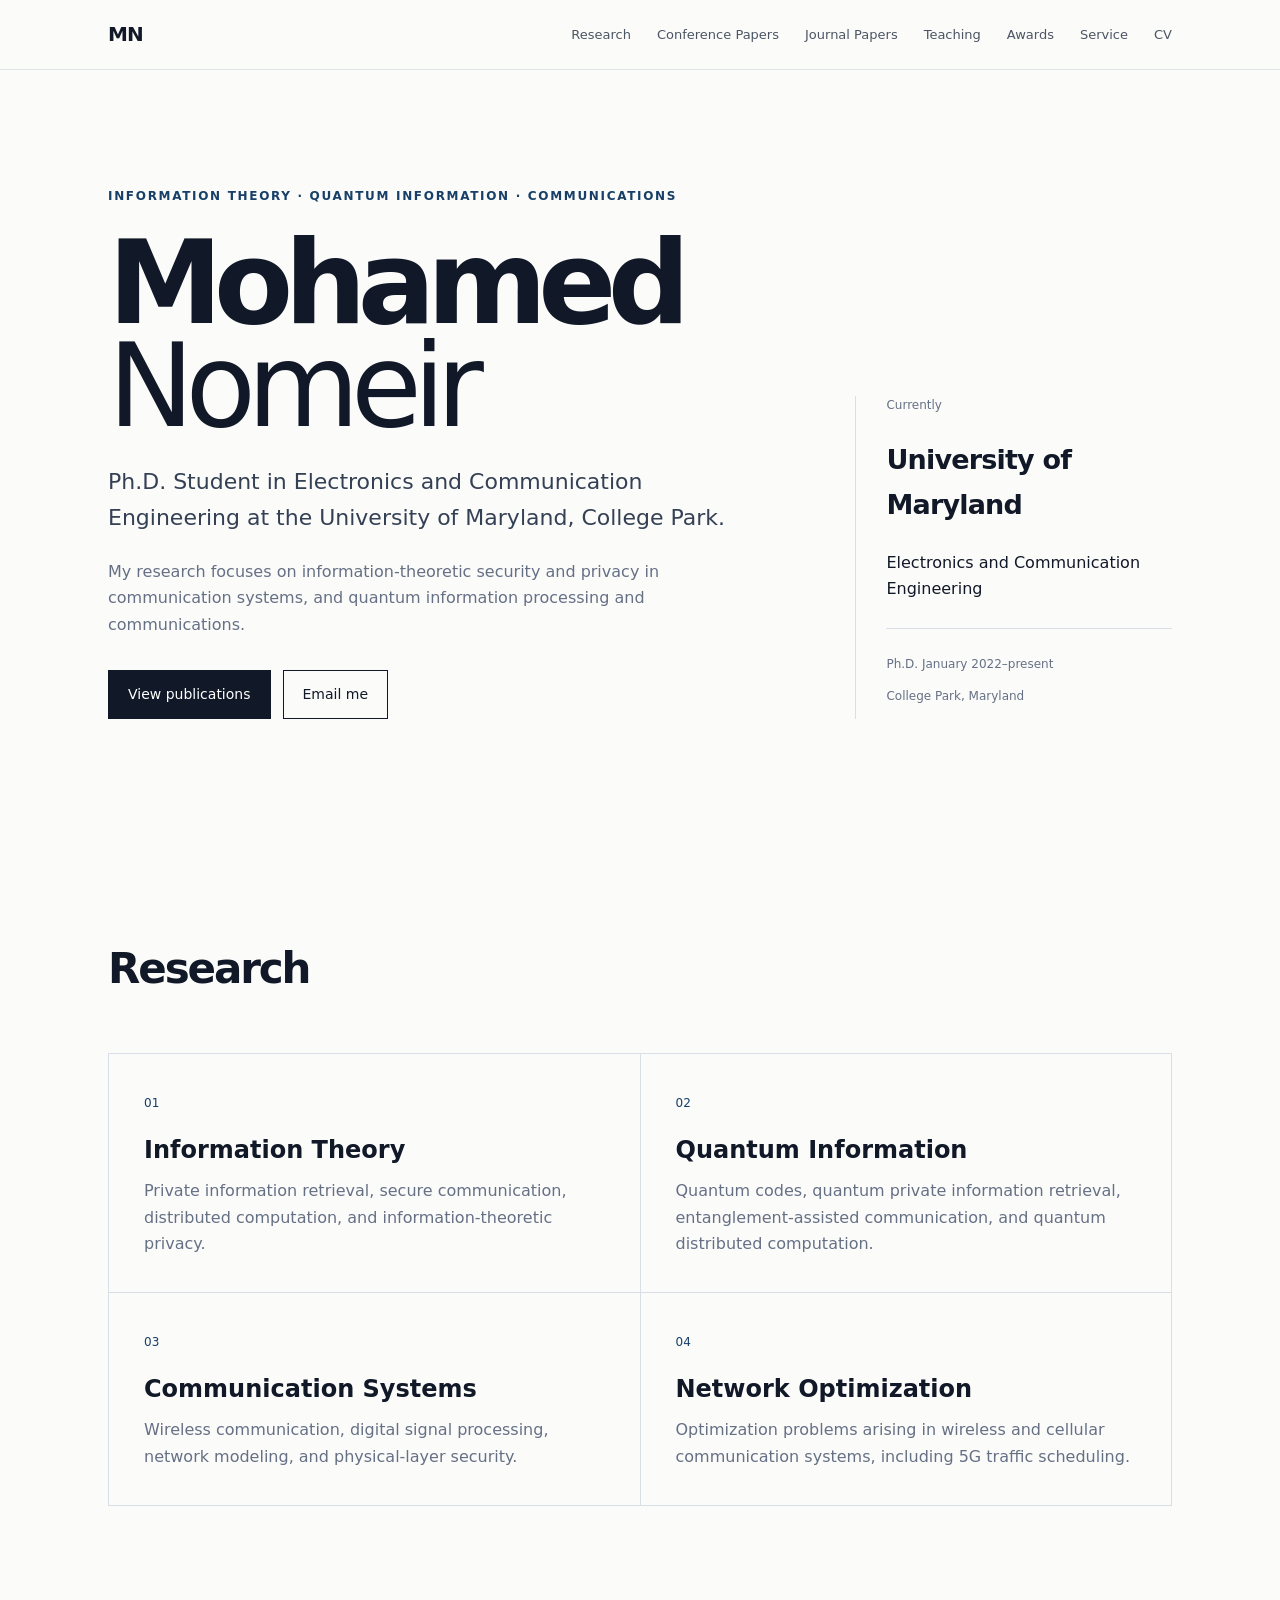
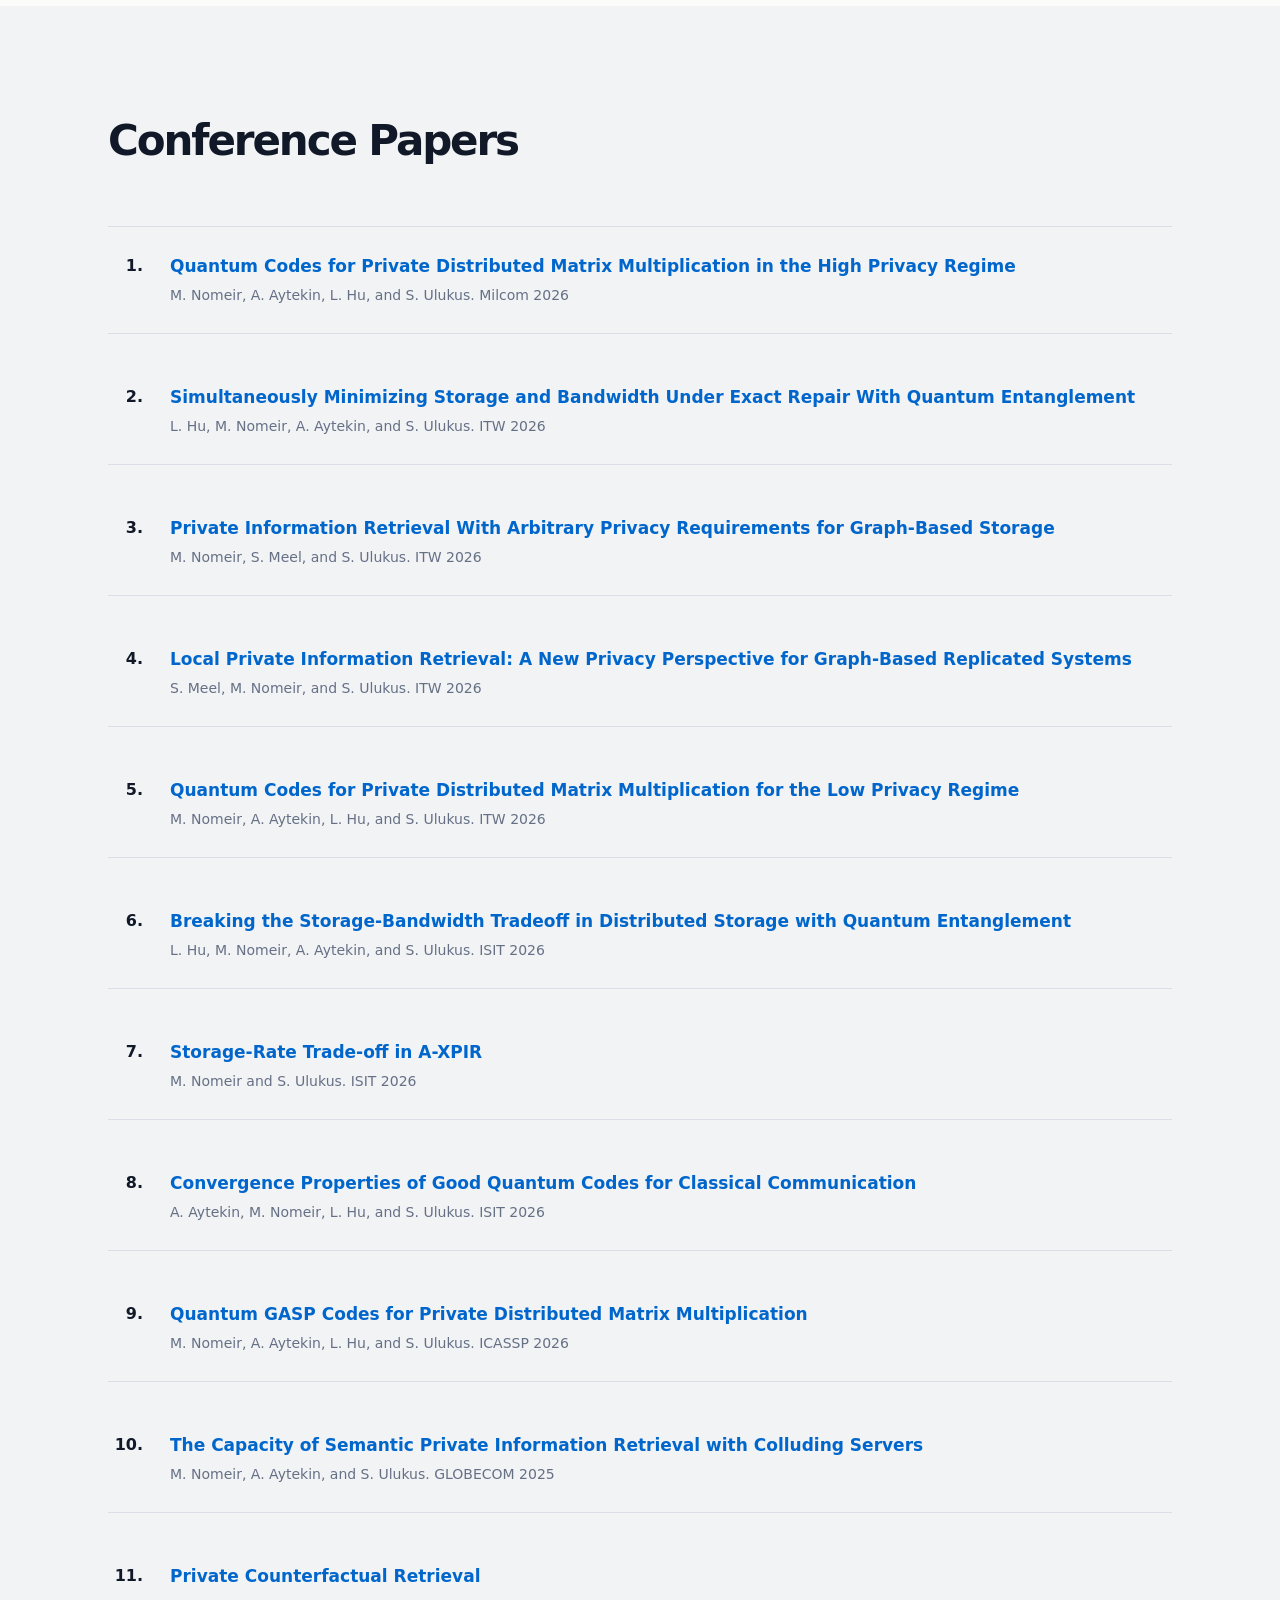
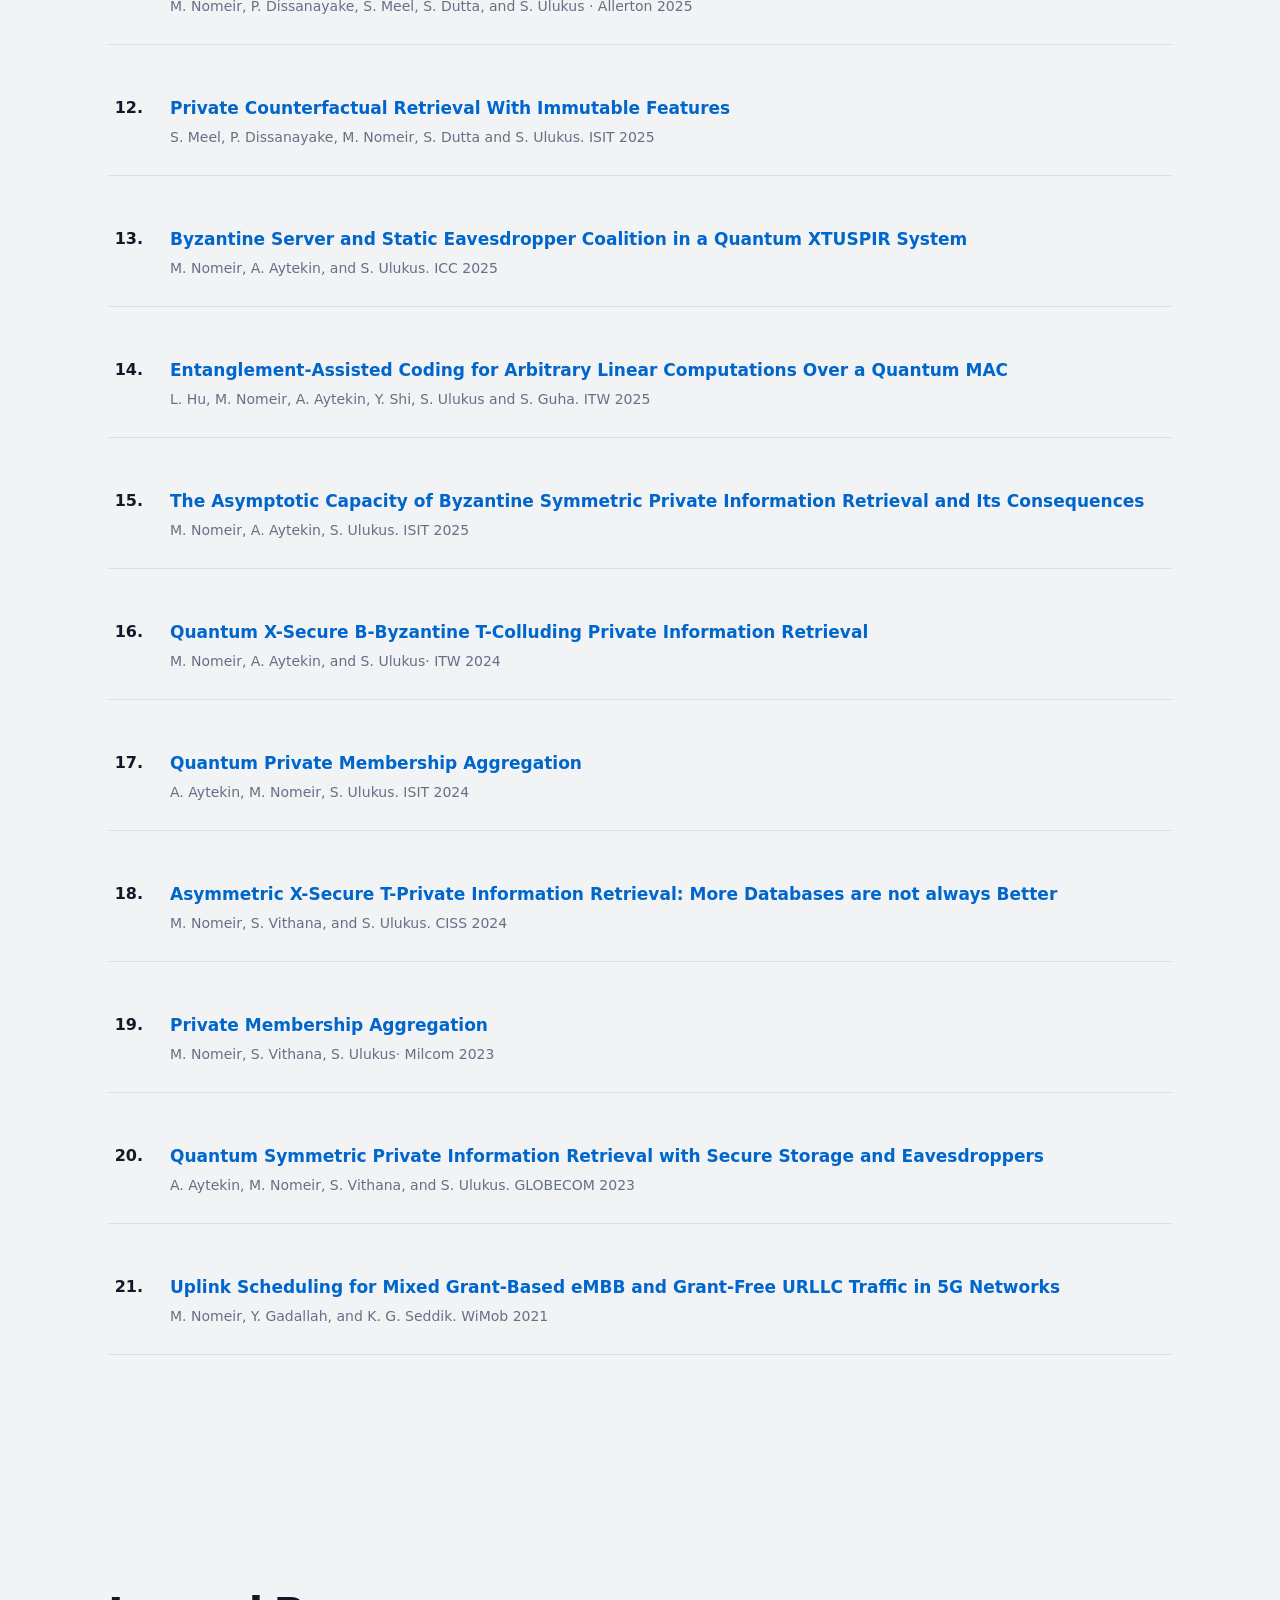
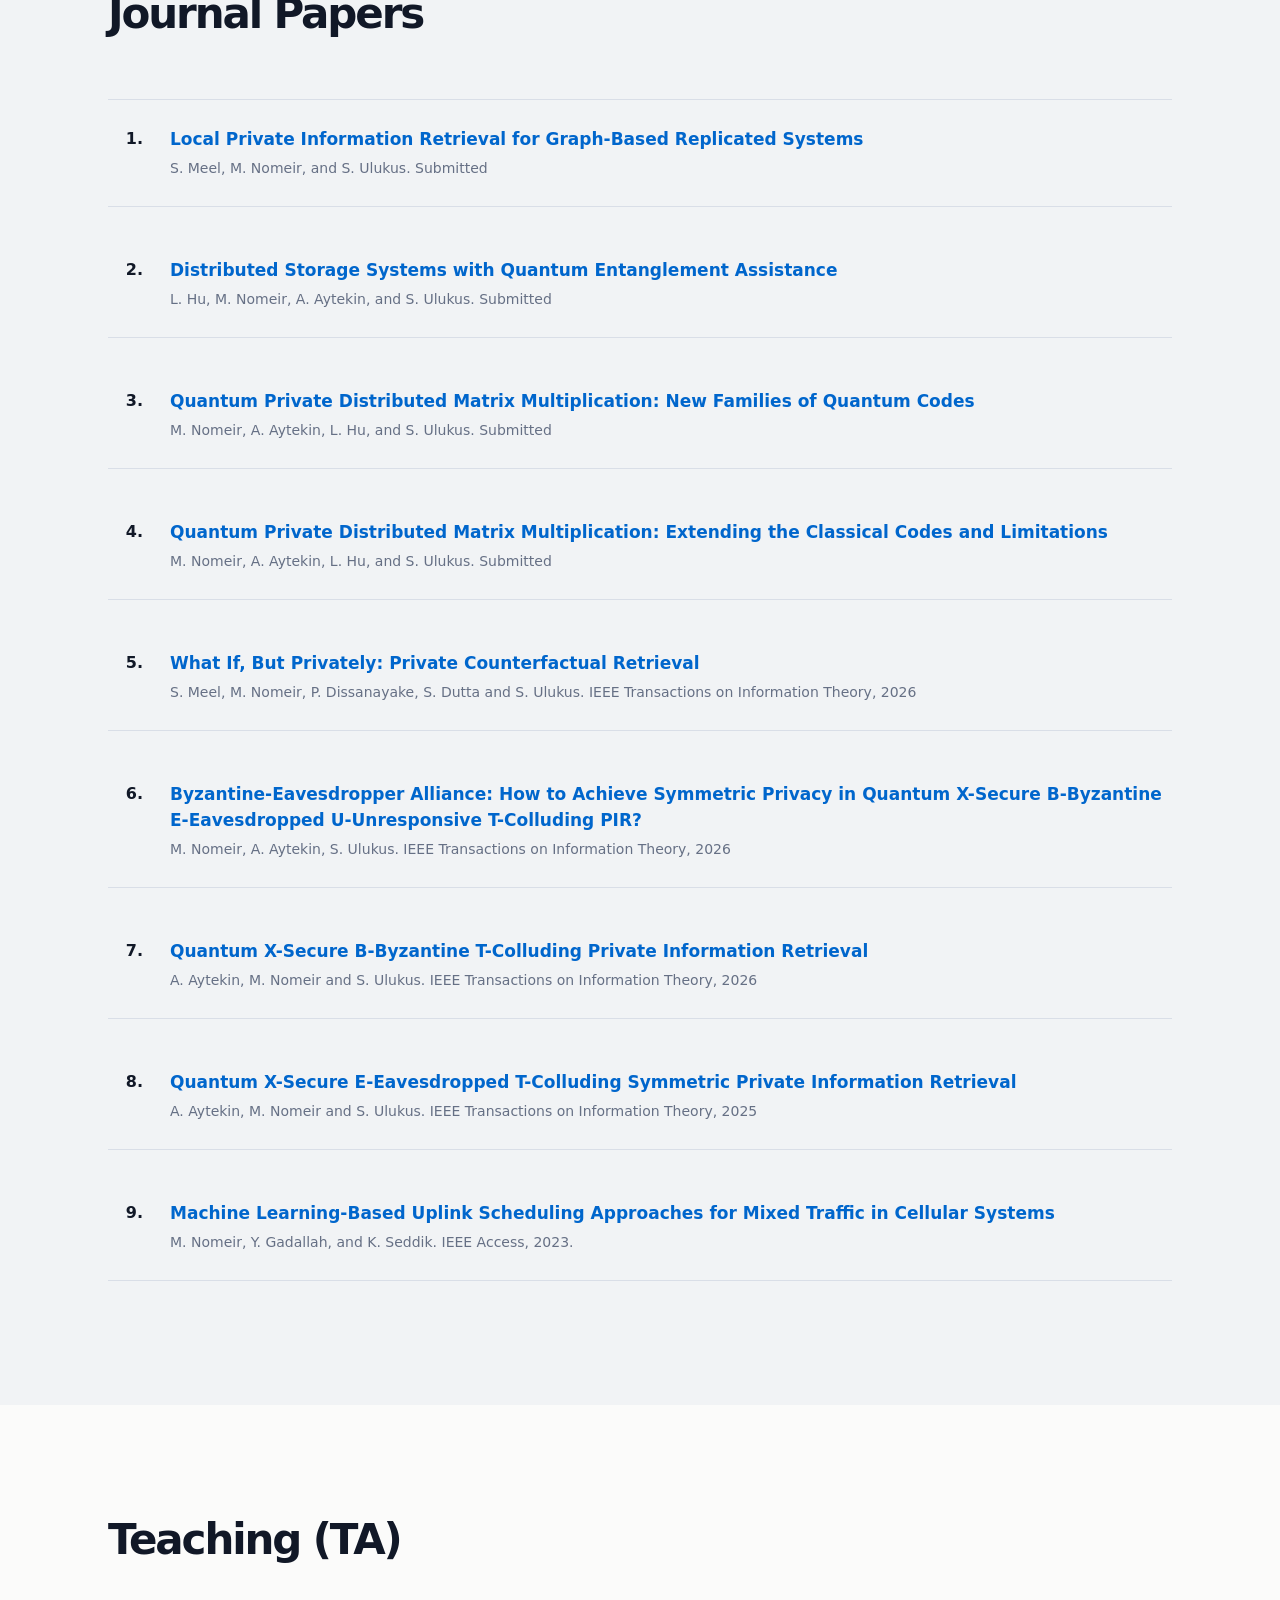
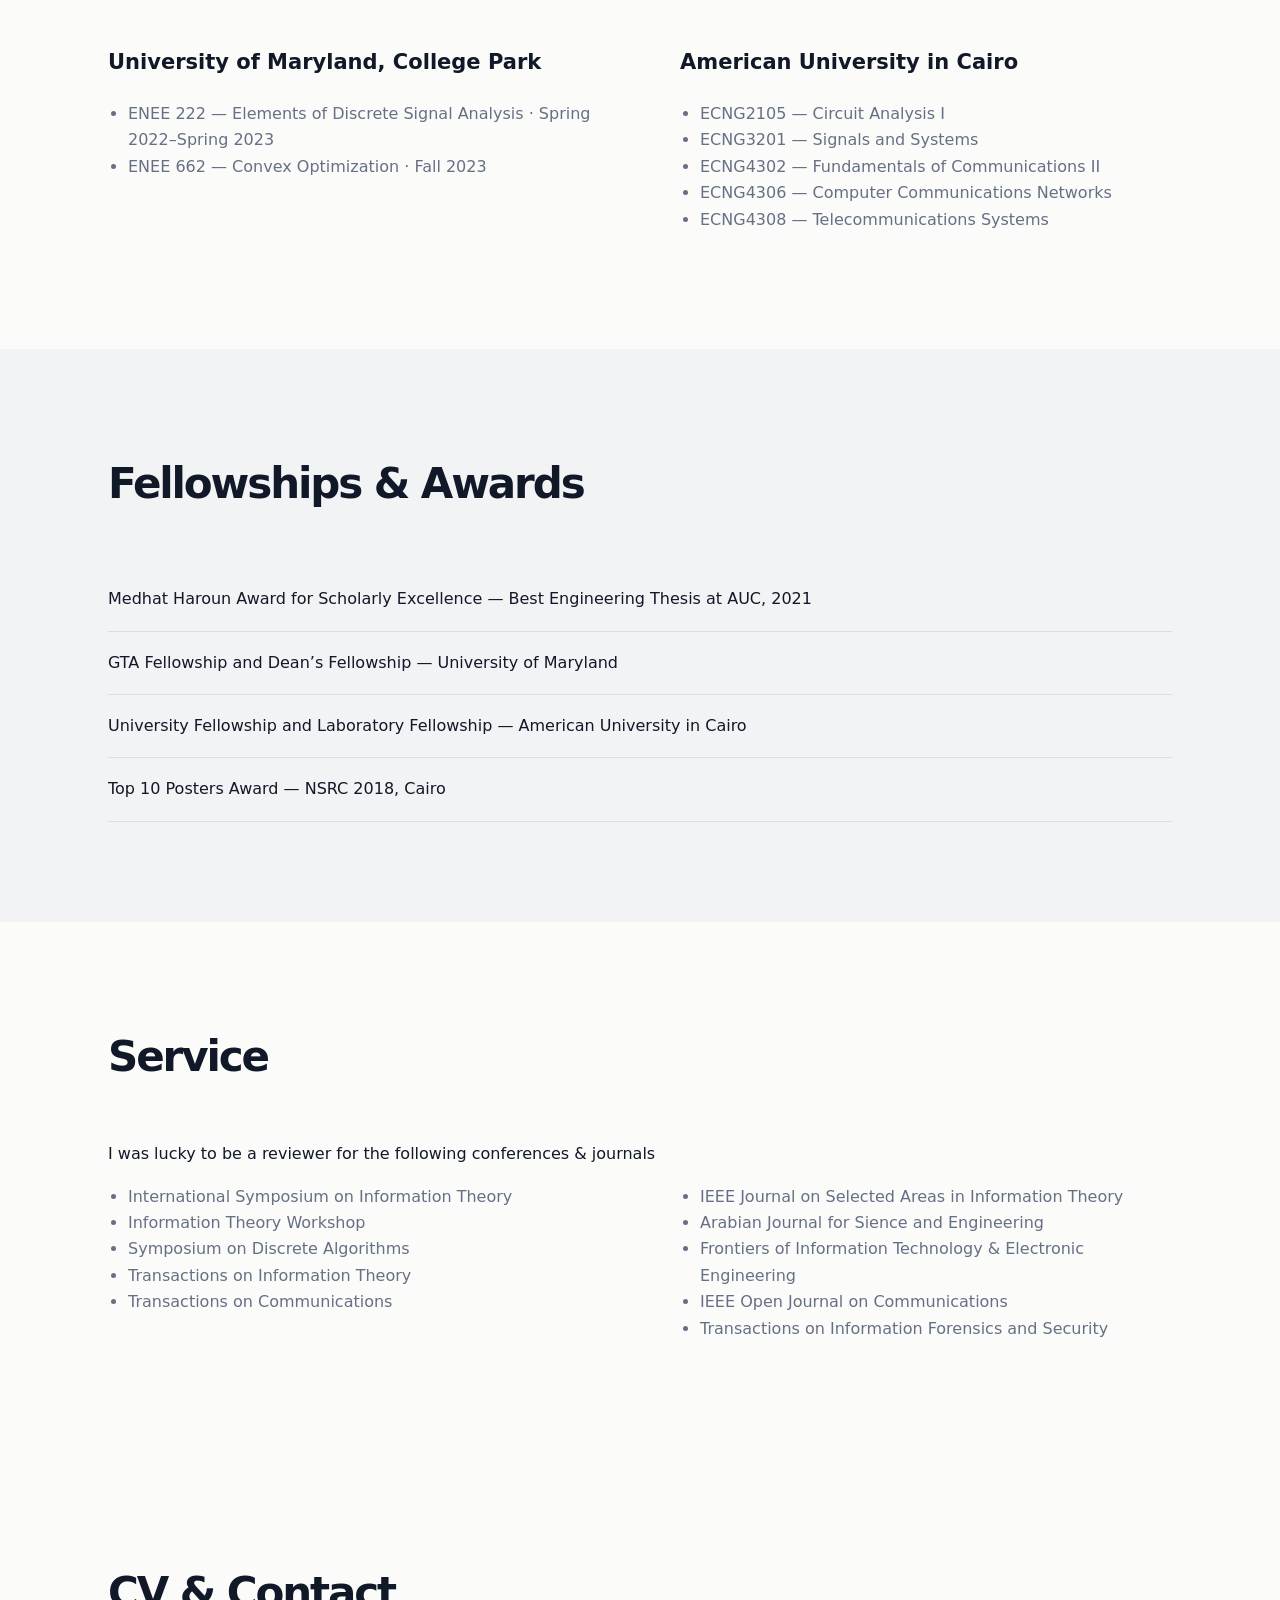
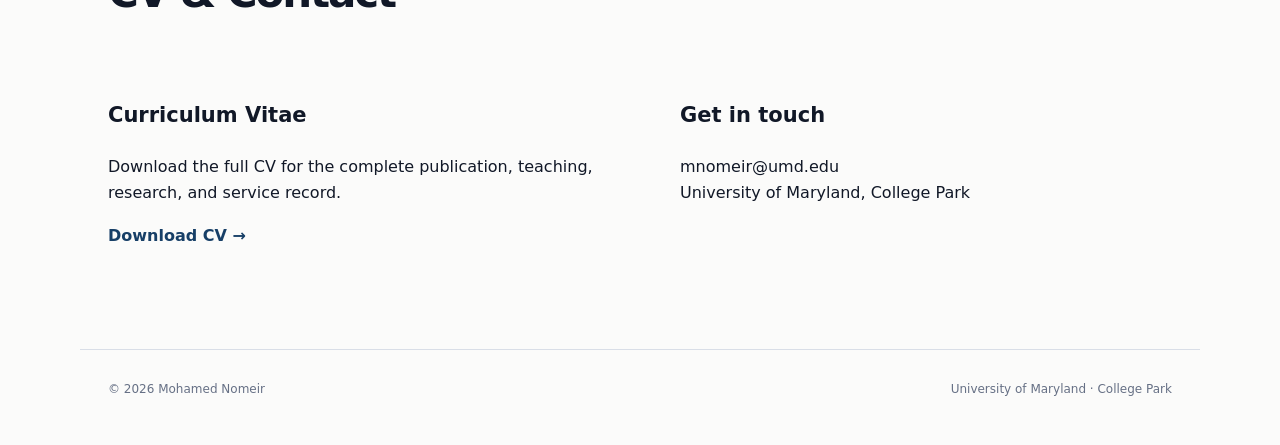
==== commit f0a6cc0b: "Update index.html" ====
--- a/index.html
+++ b/index.html
@@ -61,7 +61,7 @@
 <section id="Conference Papers" class="section tinted">
   <div class="section-heading"><h2>Conference Papers</h2></div>
   <div class="pub-list">
-    <div class="pub"><div><h3><a href="pdmm_milcom.pdf" target="_blank">Quantum Codes for Private Distributed Matrix Multiplication in the High Privacy Regime</a></h3><p>M. Nomeir, A. Aytekin, L. Hu, and S. Ulukus. Submitted</p></div></div>
+    <div class="pub"><div><h3><a href="pdmm_milcom.pdf" target="_blank">Quantum Codes for Private Distributed Matrix Multiplication in the High Privacy Regime</a></h3><p>M. Nomeir, A. Aytekin, L. Hu, and S. Ulukus. Milcom 2026</p></div></div>
     <div class="pub"><div><h3> <a href="https://arxiv.org/abs/2605.12455" target="_blank">Simultaneously Minimizing Storage and Bandwidth Under Exact Repair With Quantum Entanglement</a></h3><p>L. Hu, M. Nomeir, A. Aytekin, and S. Ulukus. ITW 2026</p></div></div> 
     <div class="pub"><div><h3><a href="https://arxiv.org/abs/2605.10879" target="_blank">Private Information Retrieval With Arbitrary Privacy Requirements for Graph-Based Storage</a></h3><p>M. Nomeir, S. Meel, and S. Ulukus. ITW 2026</p></div></div>
     <div class="pub"><div><h3><a href="https://arxiv.org/abs/2605.10872" target="_blank">Local Private Information Retrieval: A New Privacy Perspective for Graph-Based Replicated Systems</a></h3><p>S. Meel, M. Nomeir, and S. Ulukus. ITW 2026</p></div></div> 
@@ -89,10 +89,10 @@
   <div class="section-heading"><h2>Journal Papers</h2></div>
   <div class="pub-list">
     <div class="pub"><div><h3><a href="https://arxiv.org/abs/2608.31150" target="_blank">Local Private Information Retrieval for Graph-Based Replicated Systems</a></h3><p>S. Meel, M. Nomeir, and S. Ulukus. Submitted</p></div></div>
-<div class="pub"><div><h3><a href="pdmm_1.pdf" target="_blank">Distributed Storage Systems with Quantum Entanglement Assistance</a></h3><p>L. Hu, M. Nomeir, A. Aytekin, and S. Ulukus. Submitted</p></div></div> 
+<div class="pub"><div><h3><a href="chrome-extension://efaidnbmnnnibpcajpcglclefindmkaj/https://user.eng.umd.edu/~ulukus/papers/journal/quantum-regenerating-codes.pdf" target="_blank">Distributed Storage Systems with Quantum Entanglement Assistance</a></h3><p>L. Hu, M. Nomeir, A. Aytekin, and S. Ulukus. Submitted</p></div></div> 
   <div class="pub"><div><h3><a href="pdmm_2.pdf" target="_blank">Quantum Private Distributed Matrix Multiplication: New Families of Quantum Codes
       </a></h3><p>M. Nomeir, A. Aytekin, L. Hu, and S. Ulukus. Submitted</p></div></div>  
-    <div class="pub"><div><h3><a href="chrome-extension://efaidnbmnnnibpcajpcglclefindmkaj/https://user.eng.umd.edu/~ulukus/papers/journal/qpdmm1.pdf" target="_blank">Quantum Private Distributed Matrix Multiplication:
+    <div class="pub"><div><h3><a href="pdmm_1.pdf" target="_blank">Quantum Private Distributed Matrix Multiplication:
 Extending the Classical Codes and Limitations</a></h3><p>M. Nomeir, A. Aytekin, L. Hu, and S. Ulukus. Submitted</p></div></div> 
     <div class="pub"><div><h3><a href="https://arxiv.org/abs/2508.03681" target="_blank">What If, But Privately: Private Counterfactual Retrieval</a></h3><p>S. Meel, M. Nomeir, P. Dissanayake, S. Dutta and S. Ulukus. IEEE Transactions on Information Theory, 2026</p></div></div> 
      <div class="pub"><div><h3><a href="https://arxiv.org/abs/2412.06728" target="_blank">Byzantine-Eavesdropper Alliance: How to Achieve Symmetric Privacy in Quantum X-Secure B-Byzantine E-Eavesdropped U-Unresponsive T-Colluding PIR?</a></h3><p>M. Nomeir, A. Aytekin, S. Ulukus. IEEE Transactions on Information Theory, 2026</p></div></div> 
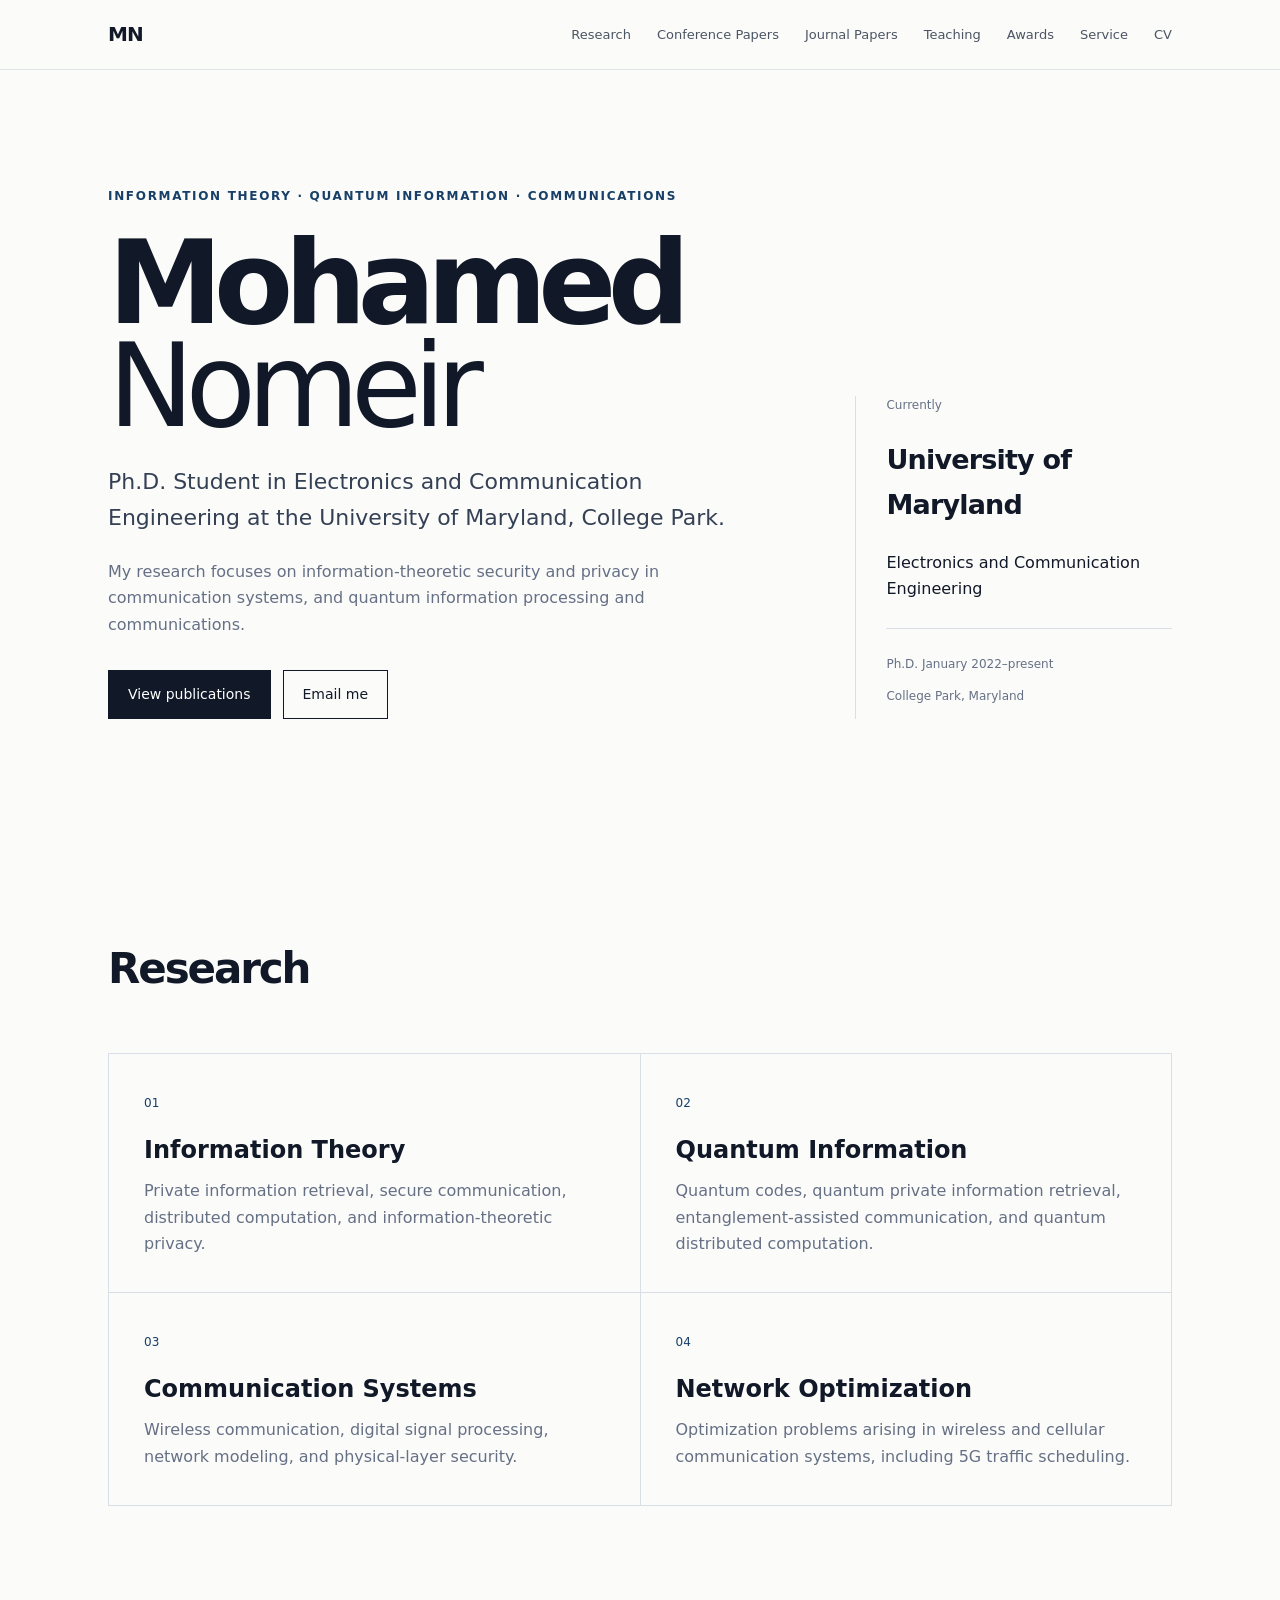
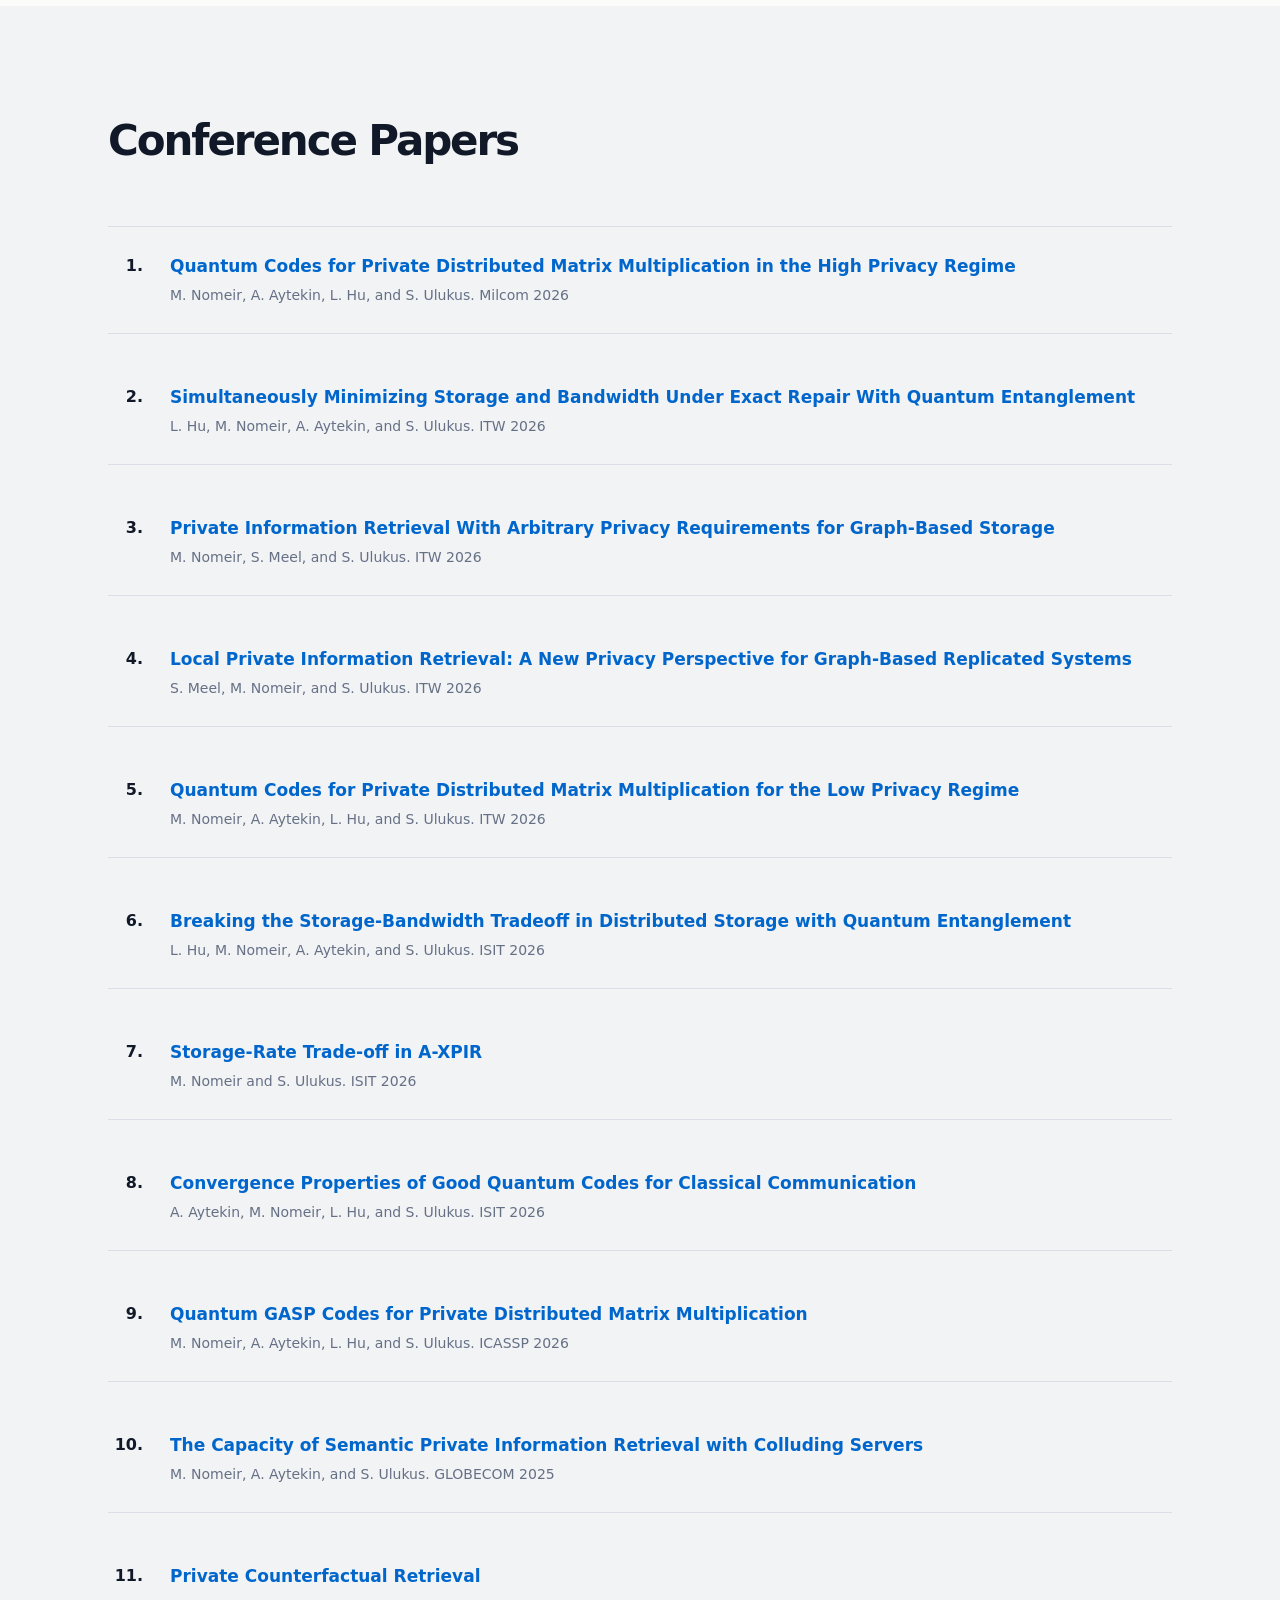
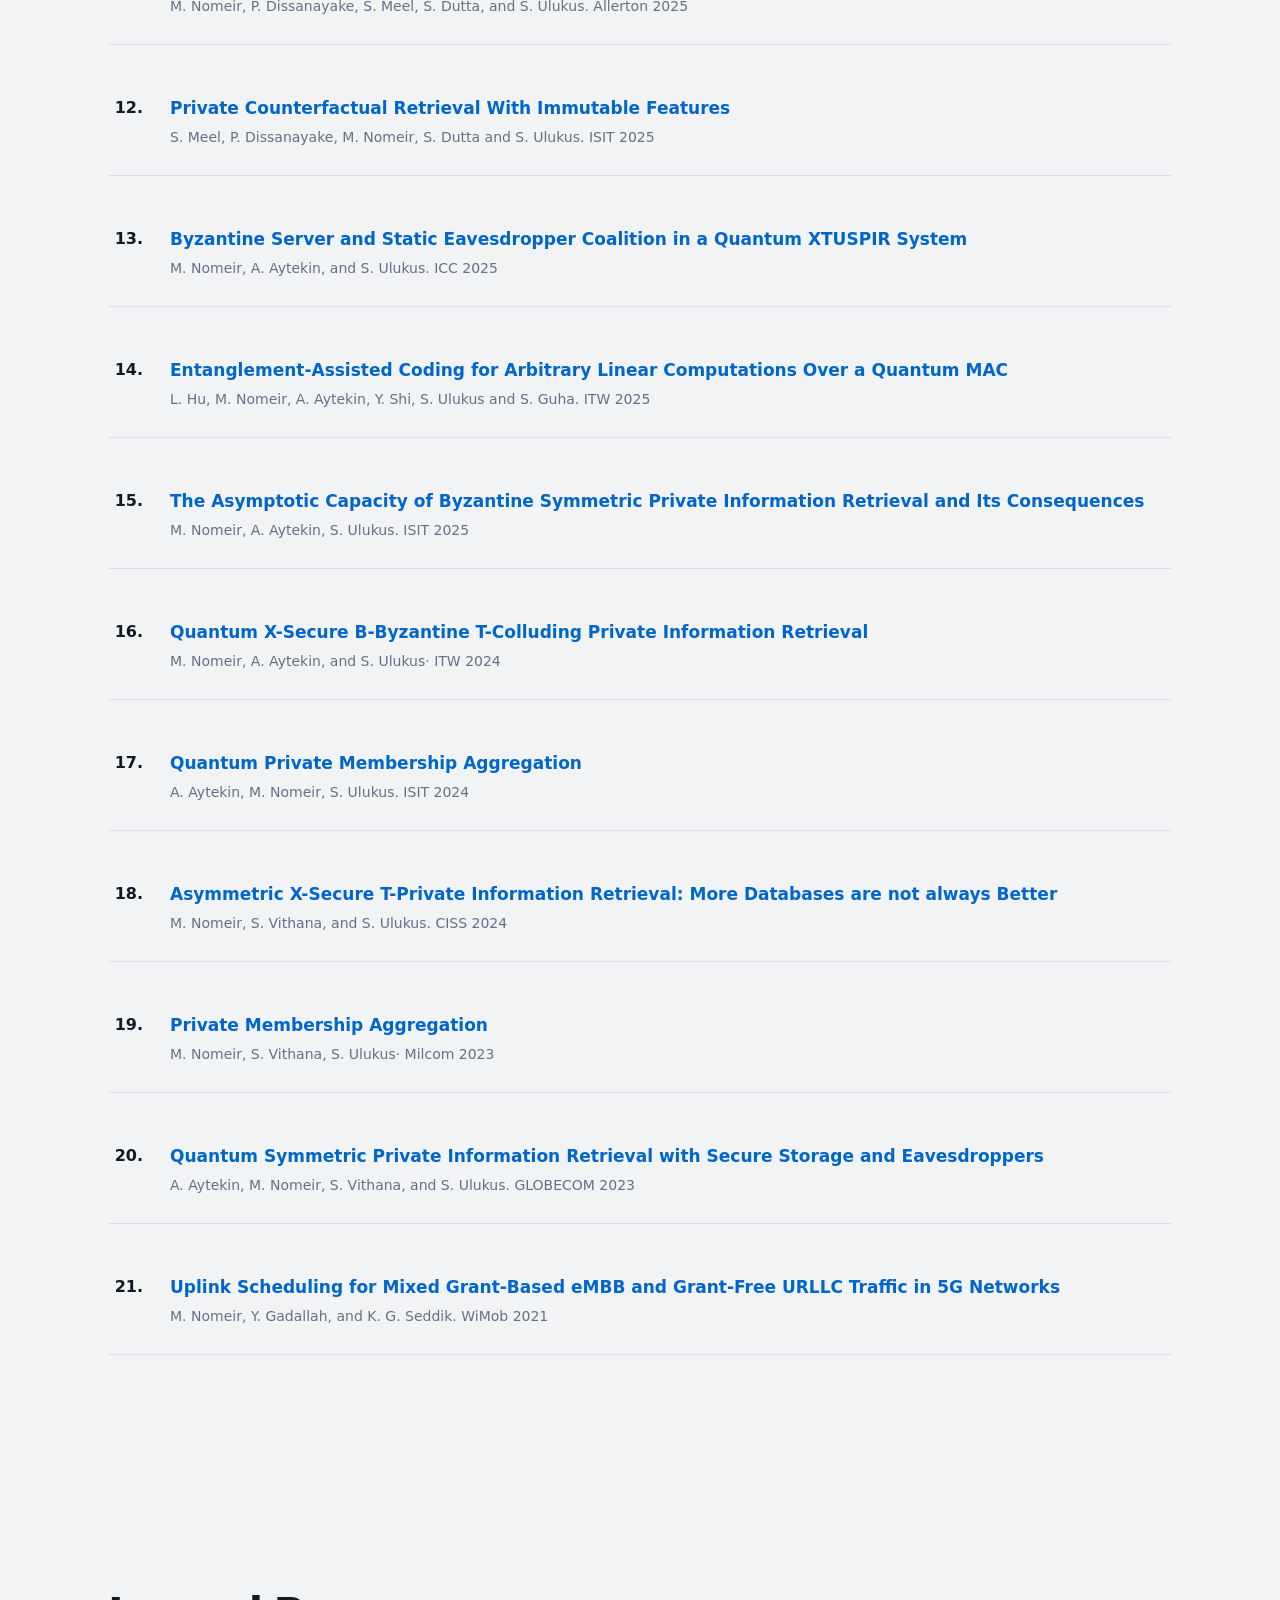
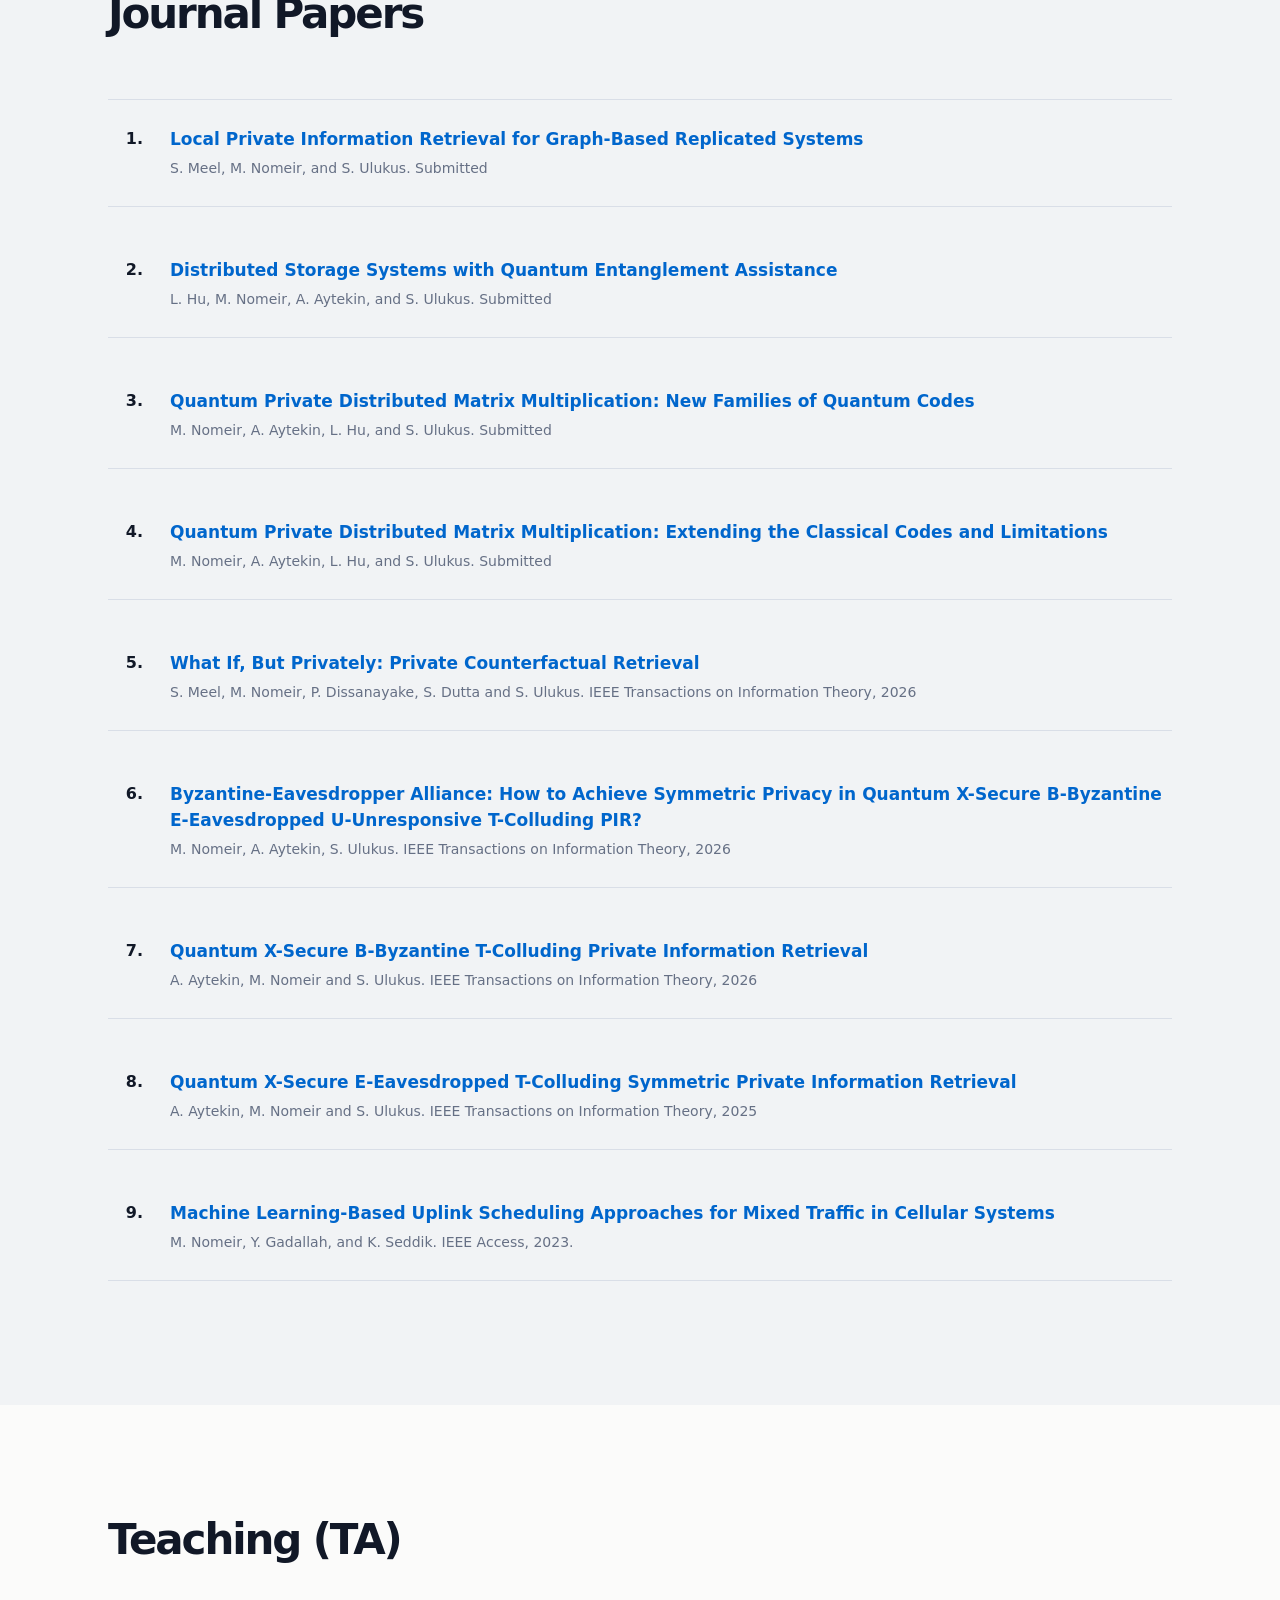
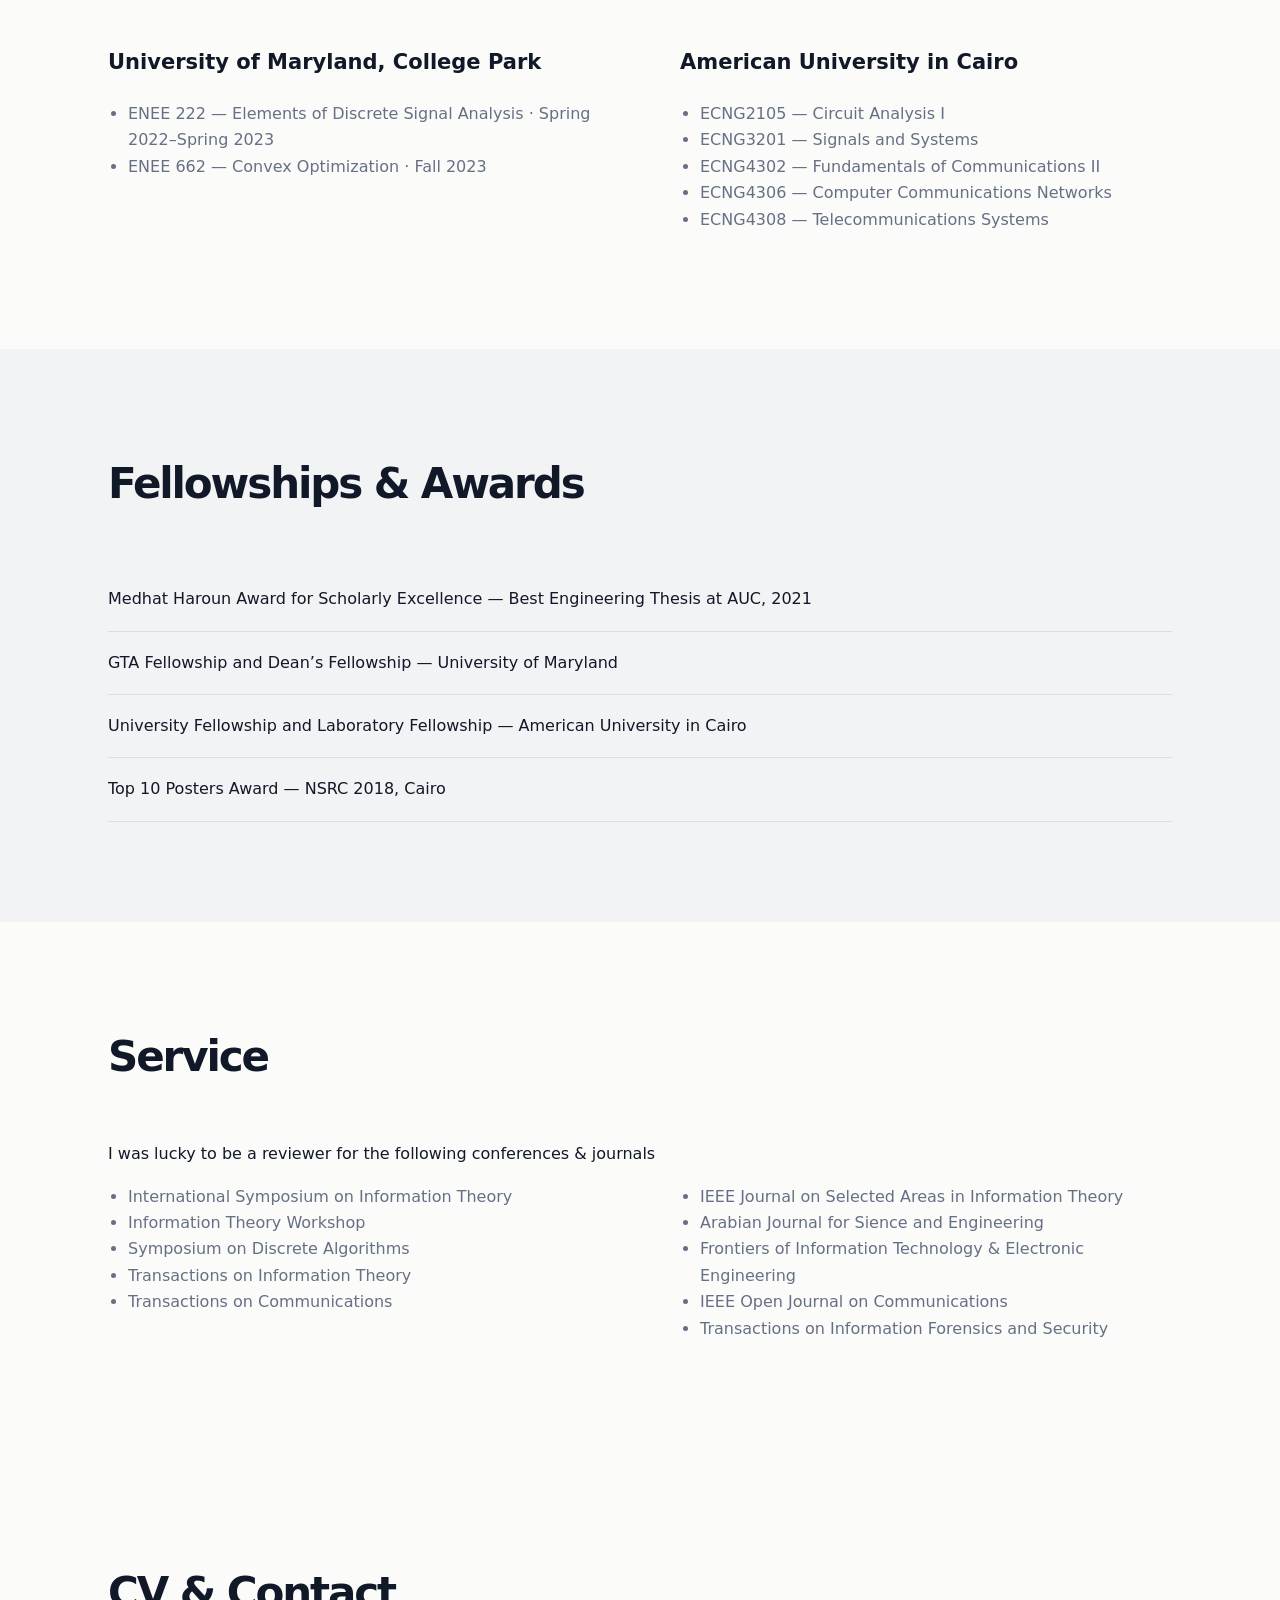
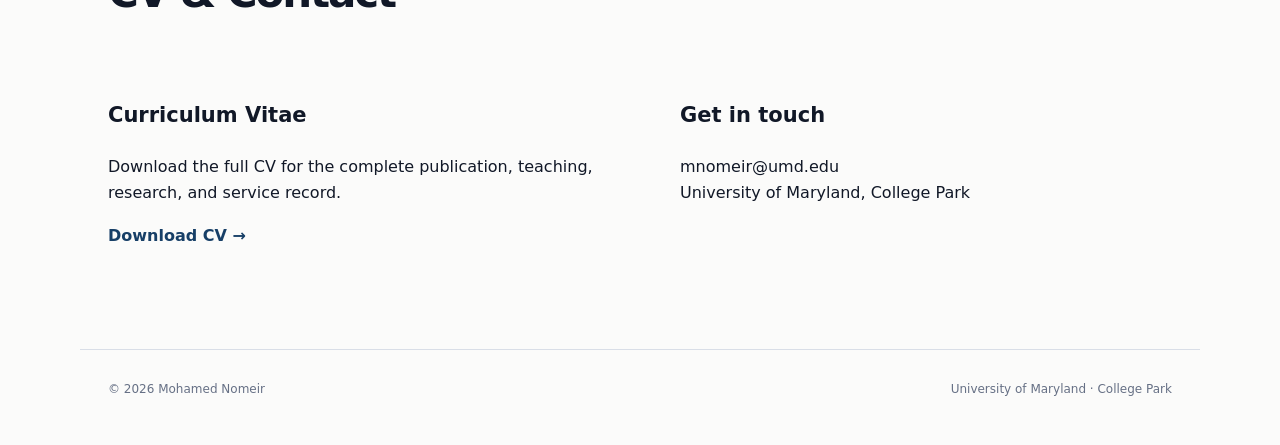
==== commit 130ba60e: "Update index.html" ====
--- a/index.html
+++ b/index.html
@@ -71,7 +71,7 @@
     <div class="pub"><div><h3><a href="https://arxiv.org/abs/2601.11498" target="_blank">Convergence Properties of Good Quantum Codes for Classical Communication</a></h3><p>A. Aytekin, M. Nomeir, L. Hu, and S. Ulukus. ISIT 2026</p></div></div> 
     <div class="pub"><div><h3><a href="https://ieeexplore.ieee.org/document/11462243" target="_blank">Quantum GASP Codes for Private Distributed Matrix Multiplication</a></h3><p>M. Nomeir, A. Aytekin, L. Hu, and S. Ulukus. ICASSP 2026</p></div></div>
      <div class="pub"><div><h3><a href="https://arxiv.org/abs/2507.15818" target="_blank">The Capacity of Semantic Private Information Retrieval with Colluding Servers</a></h3><p>M. Nomeir, A. Aytekin, and S. Ulukus. GLOBECOM 2025</p></div></div>
-    <div class="pub"><div><h3><a href="https://arxiv.org/abs/2410.13812" target="_blank">Private Counterfactual Retrieval</a></h3><p>M. Nomeir, P. Dissanayake, S. Meel, S. Dutta, and S. Ulukus · Allerton 2025</p></div></div>
+    <div class="pub"><div><h3><a href="https://arxiv.org/abs/2410.13812" target="_blank">Private Counterfactual Retrieval</a></h3><p>M. Nomeir, P. Dissanayake, S. Meel, S. Dutta, and S. Ulukus. Allerton 2025</p></div></div>
     <div class="pub"><div><h3><a href="https://arxiv.org/abs/2411.10429" target="_blank">Private Counterfactual Retrieval With Immutable Features</a></h3><p>S. Meel, P. Dissanayake, M. Nomeir, S. Dutta and S. Ulukus. ISIT 2025</p></div></div> 
     <div class="pub"><div><h3><a href="https://ieeexplore.ieee.org/document/11161059" target="_blank">Byzantine Server and Static Eavesdropper Coalition in a Quantum XTUSPIR System</a></h3><p>M. Nomeir, A. Aytekin, and S. Ulukus. ICC 2025</p></div></div> 
     <div class="pub"><div><h3><a href="https://arxiv.org/abs/2501.16296" target="_blank">Entanglement-Assisted Coding for Arbitrary Linear Computations Over a Quantum MAC</a></h3><p>L. Hu, M. Nomeir, A. Aytekin, Y. Shi, S. Ulukus and S. Guha. ITW 2025</p></div></div> 
@@ -89,7 +89,7 @@
   <div class="section-heading"><h2>Journal Papers</h2></div>
   <div class="pub-list">
     <div class="pub"><div><h3><a href="https://arxiv.org/abs/2608.31150" target="_blank">Local Private Information Retrieval for Graph-Based Replicated Systems</a></h3><p>S. Meel, M. Nomeir, and S. Ulukus. Submitted</p></div></div>
-<div class="pub"><div><h3><a href="chrome-extension://efaidnbmnnnibpcajpcglclefindmkaj/https://user.eng.umd.edu/~ulukus/papers/journal/quantum-regenerating-codes.pdf" target="_blank">Distributed Storage Systems with Quantum Entanglement Assistance</a></h3><p>L. Hu, M. Nomeir, A. Aytekin, and S. Ulukus. Submitted</p></div></div> 
+<div class="pub"><div><h3><a href="distributed_storage_journal.pdf" target="_blank">Distributed Storage Systems with Quantum Entanglement Assistance</a></h3><p>L. Hu, M. Nomeir, A. Aytekin, and S. Ulukus. Submitted</p></div></div> 
   <div class="pub"><div><h3><a href="pdmm_2.pdf" target="_blank">Quantum Private Distributed Matrix Multiplication: New Families of Quantum Codes
       </a></h3><p>M. Nomeir, A. Aytekin, L. Hu, and S. Ulukus. Submitted</p></div></div>  
     <div class="pub"><div><h3><a href="pdmm_1.pdf" target="_blank">Quantum Private Distributed Matrix Multiplication:
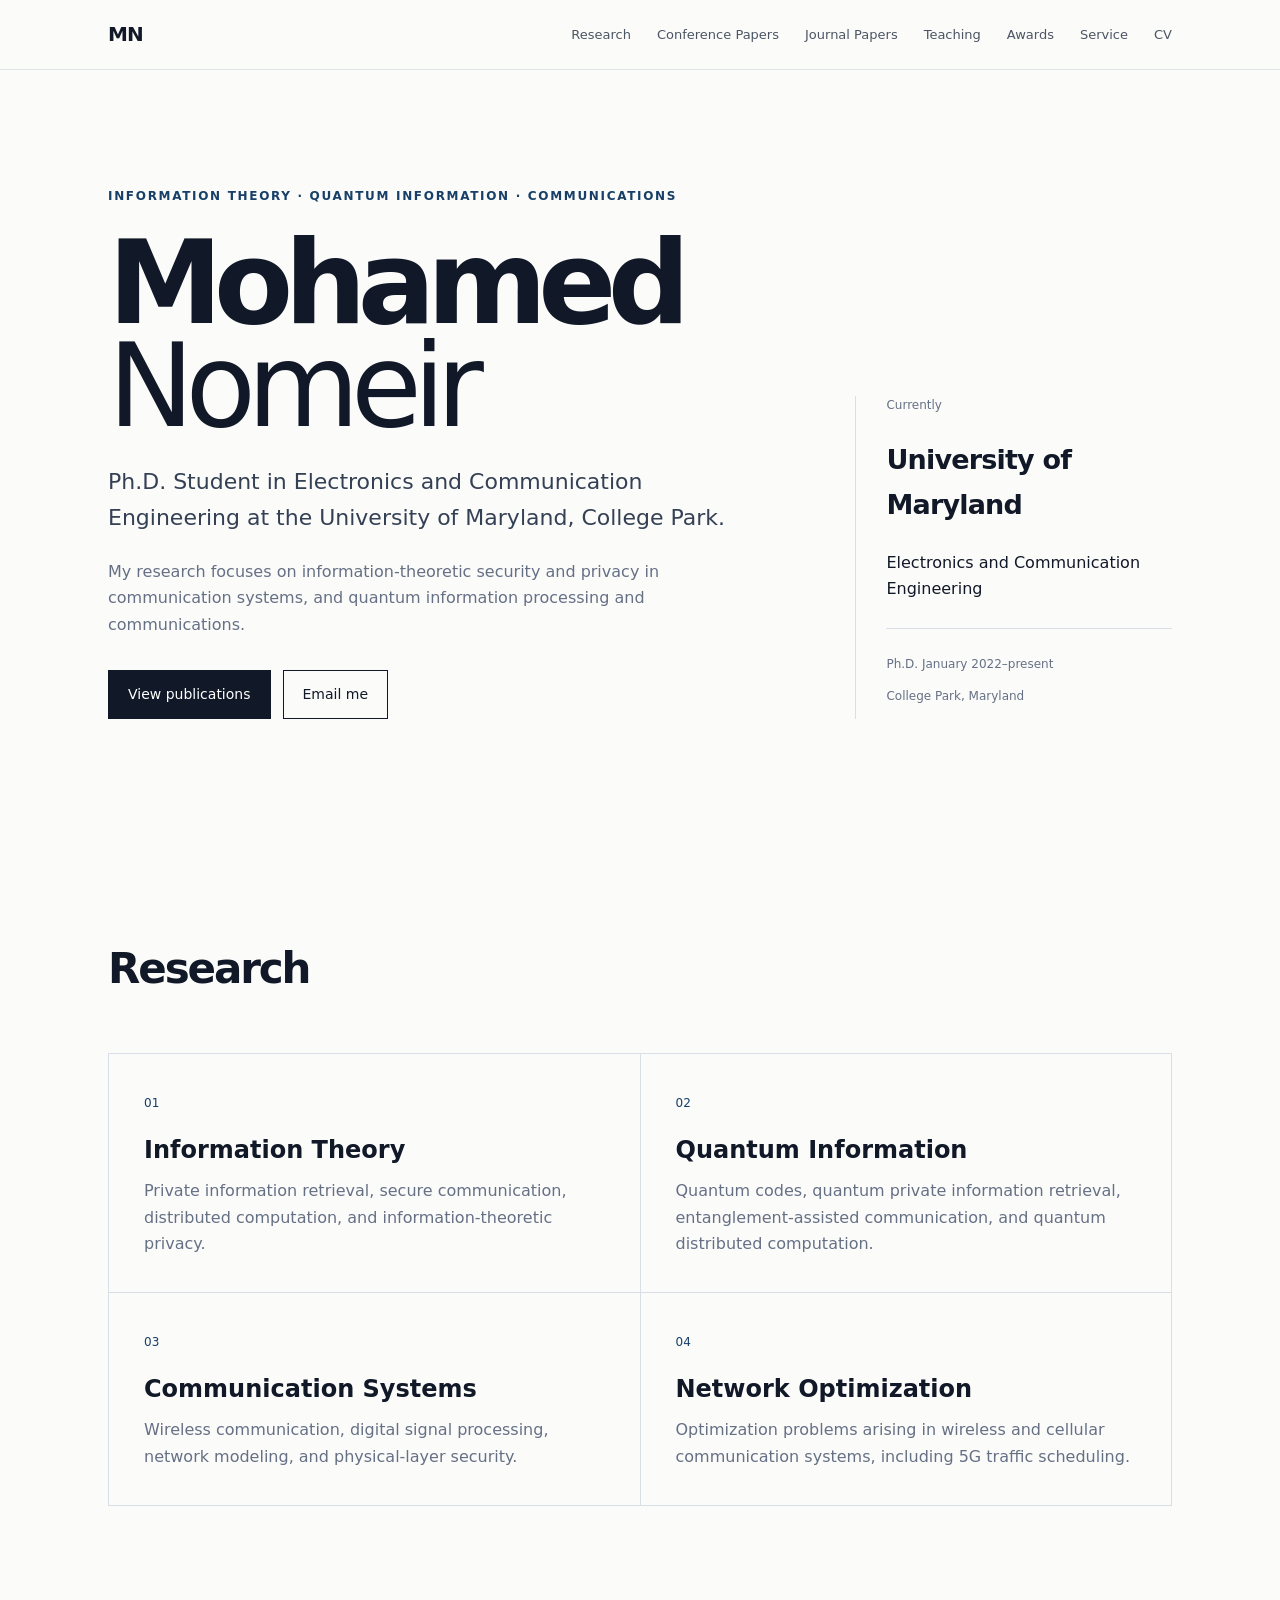
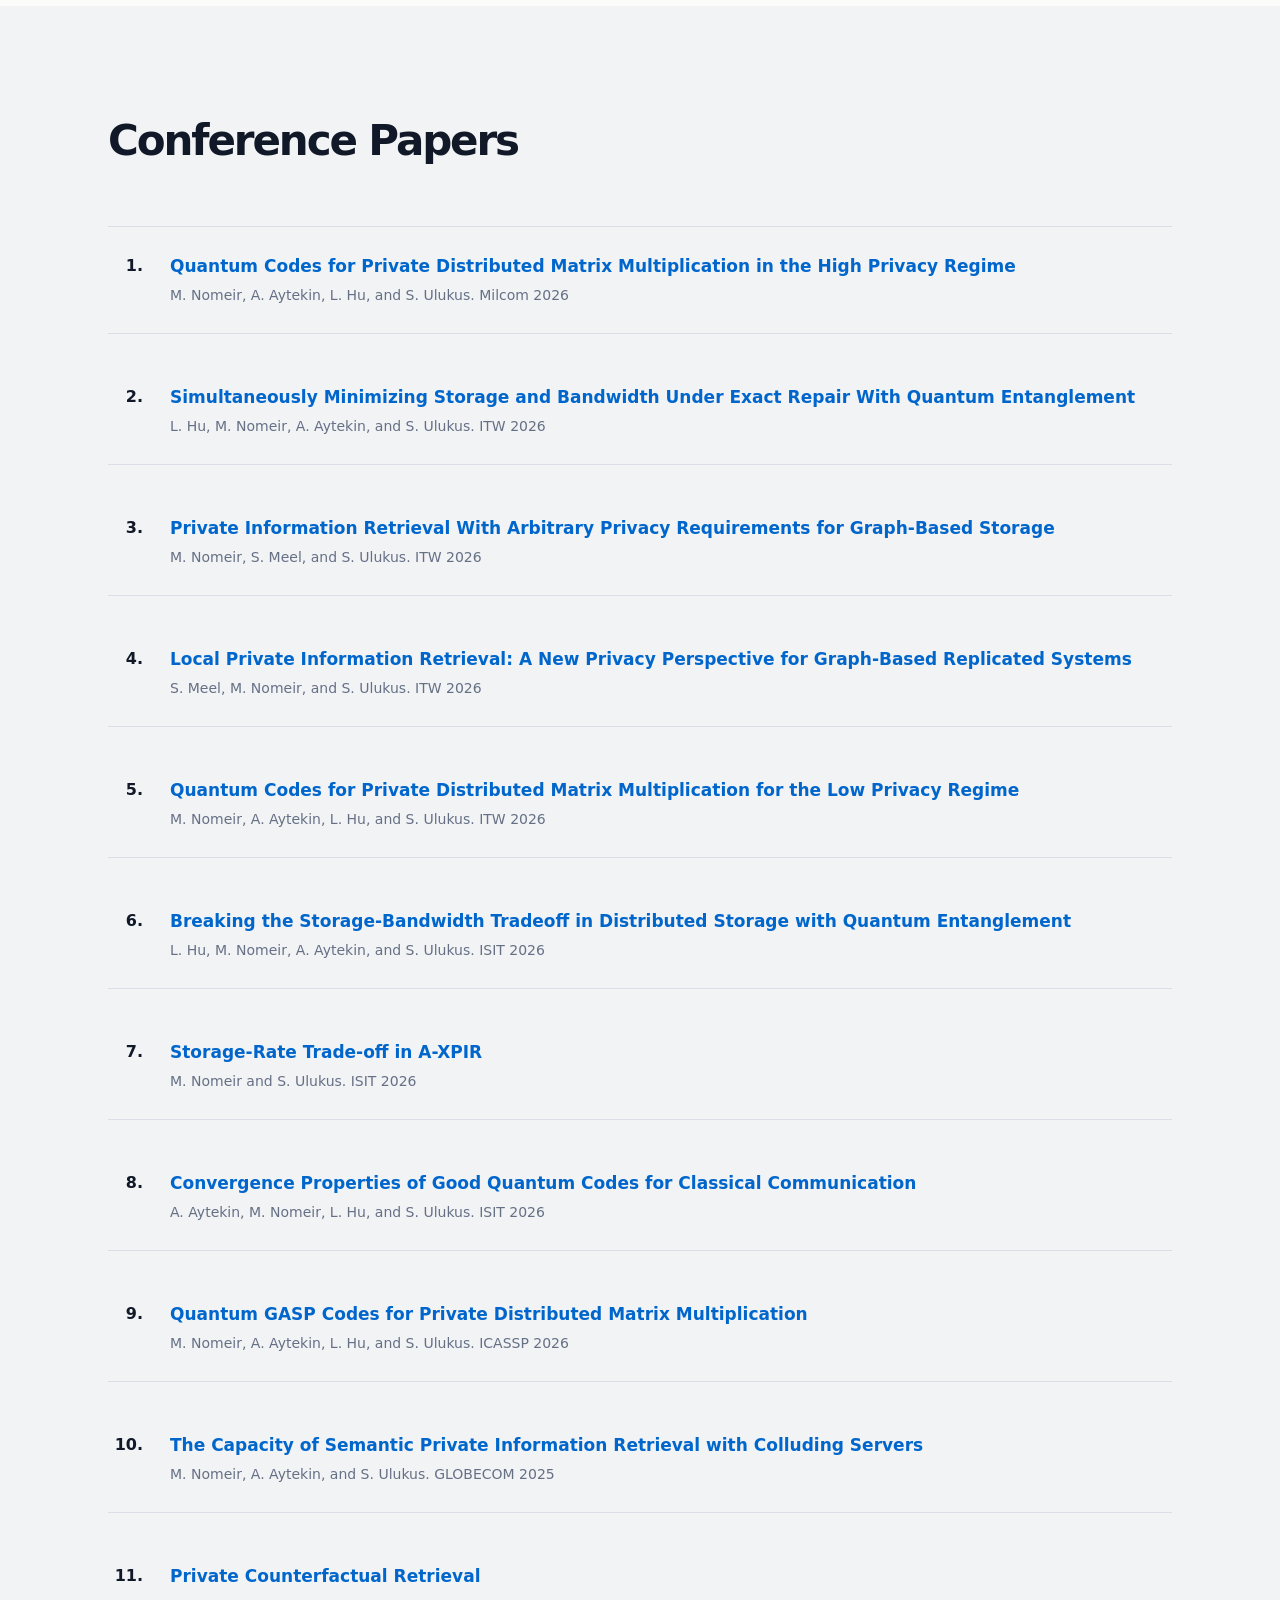
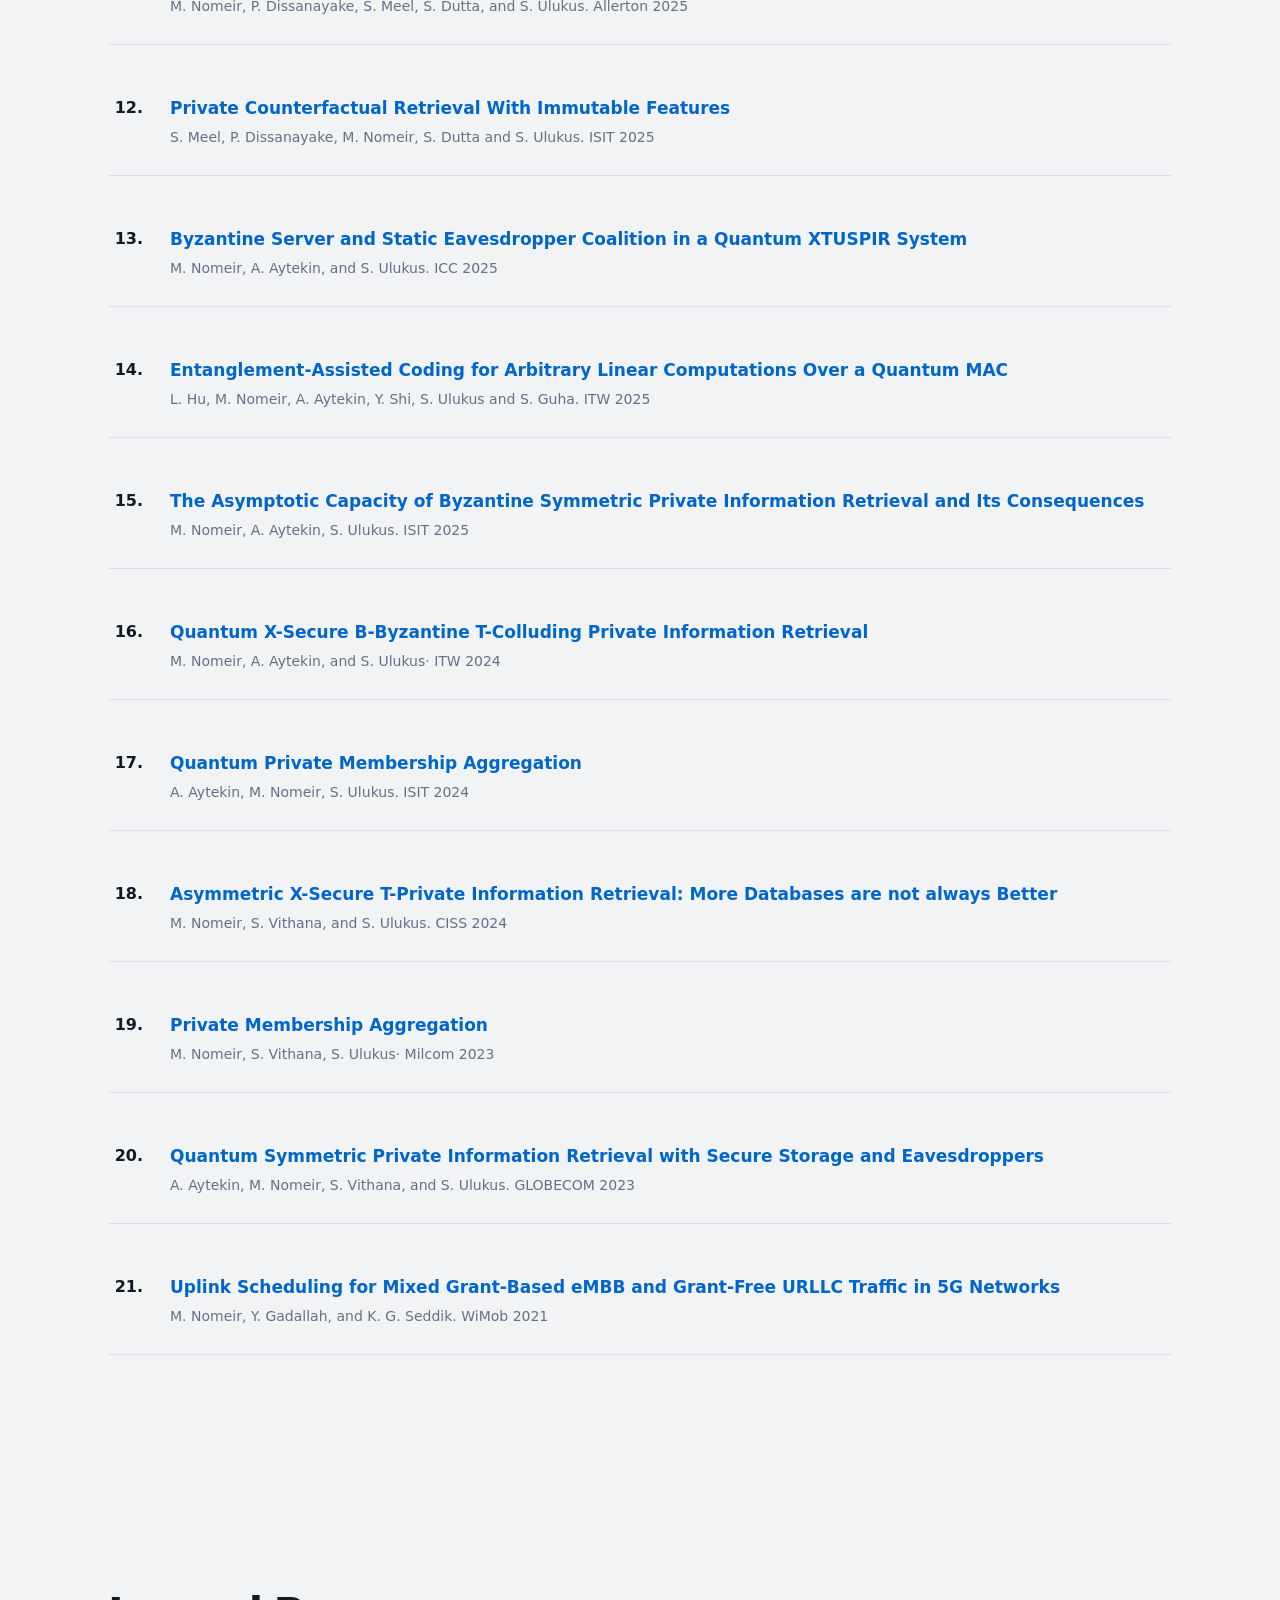
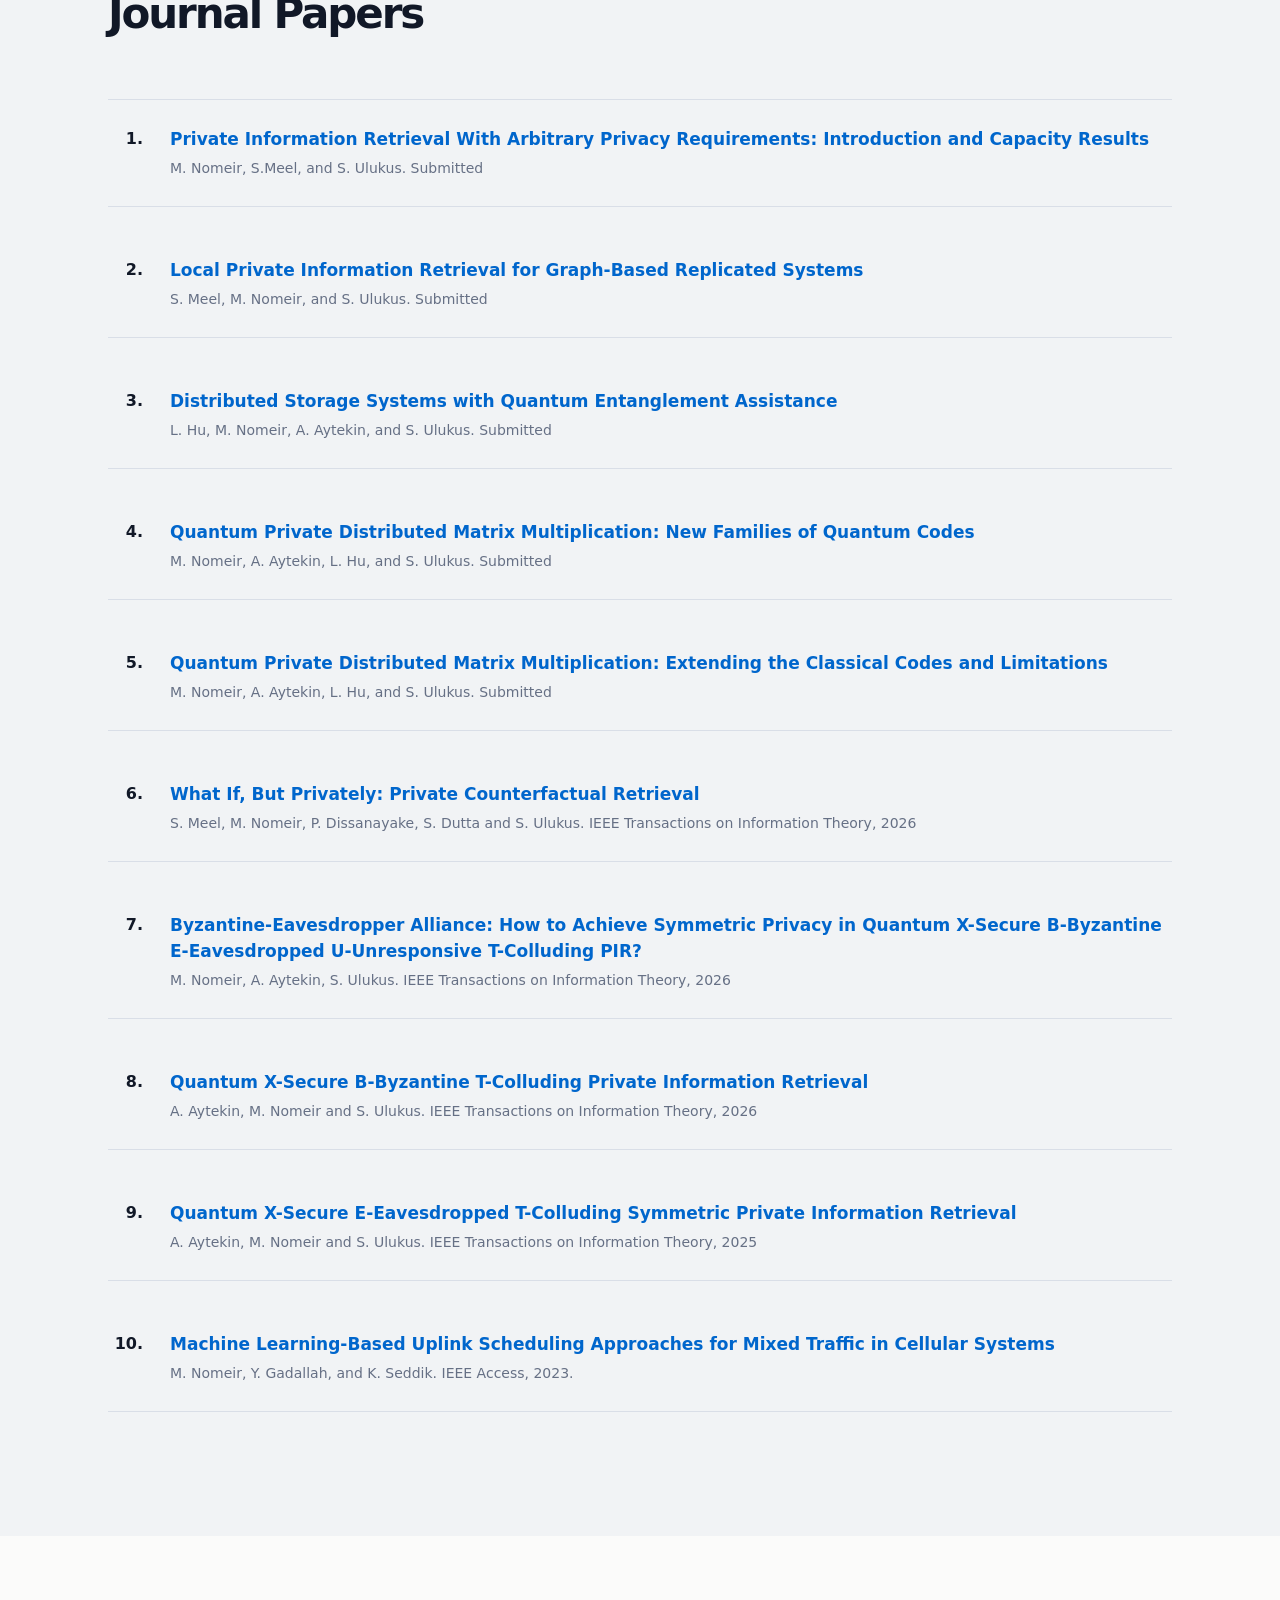
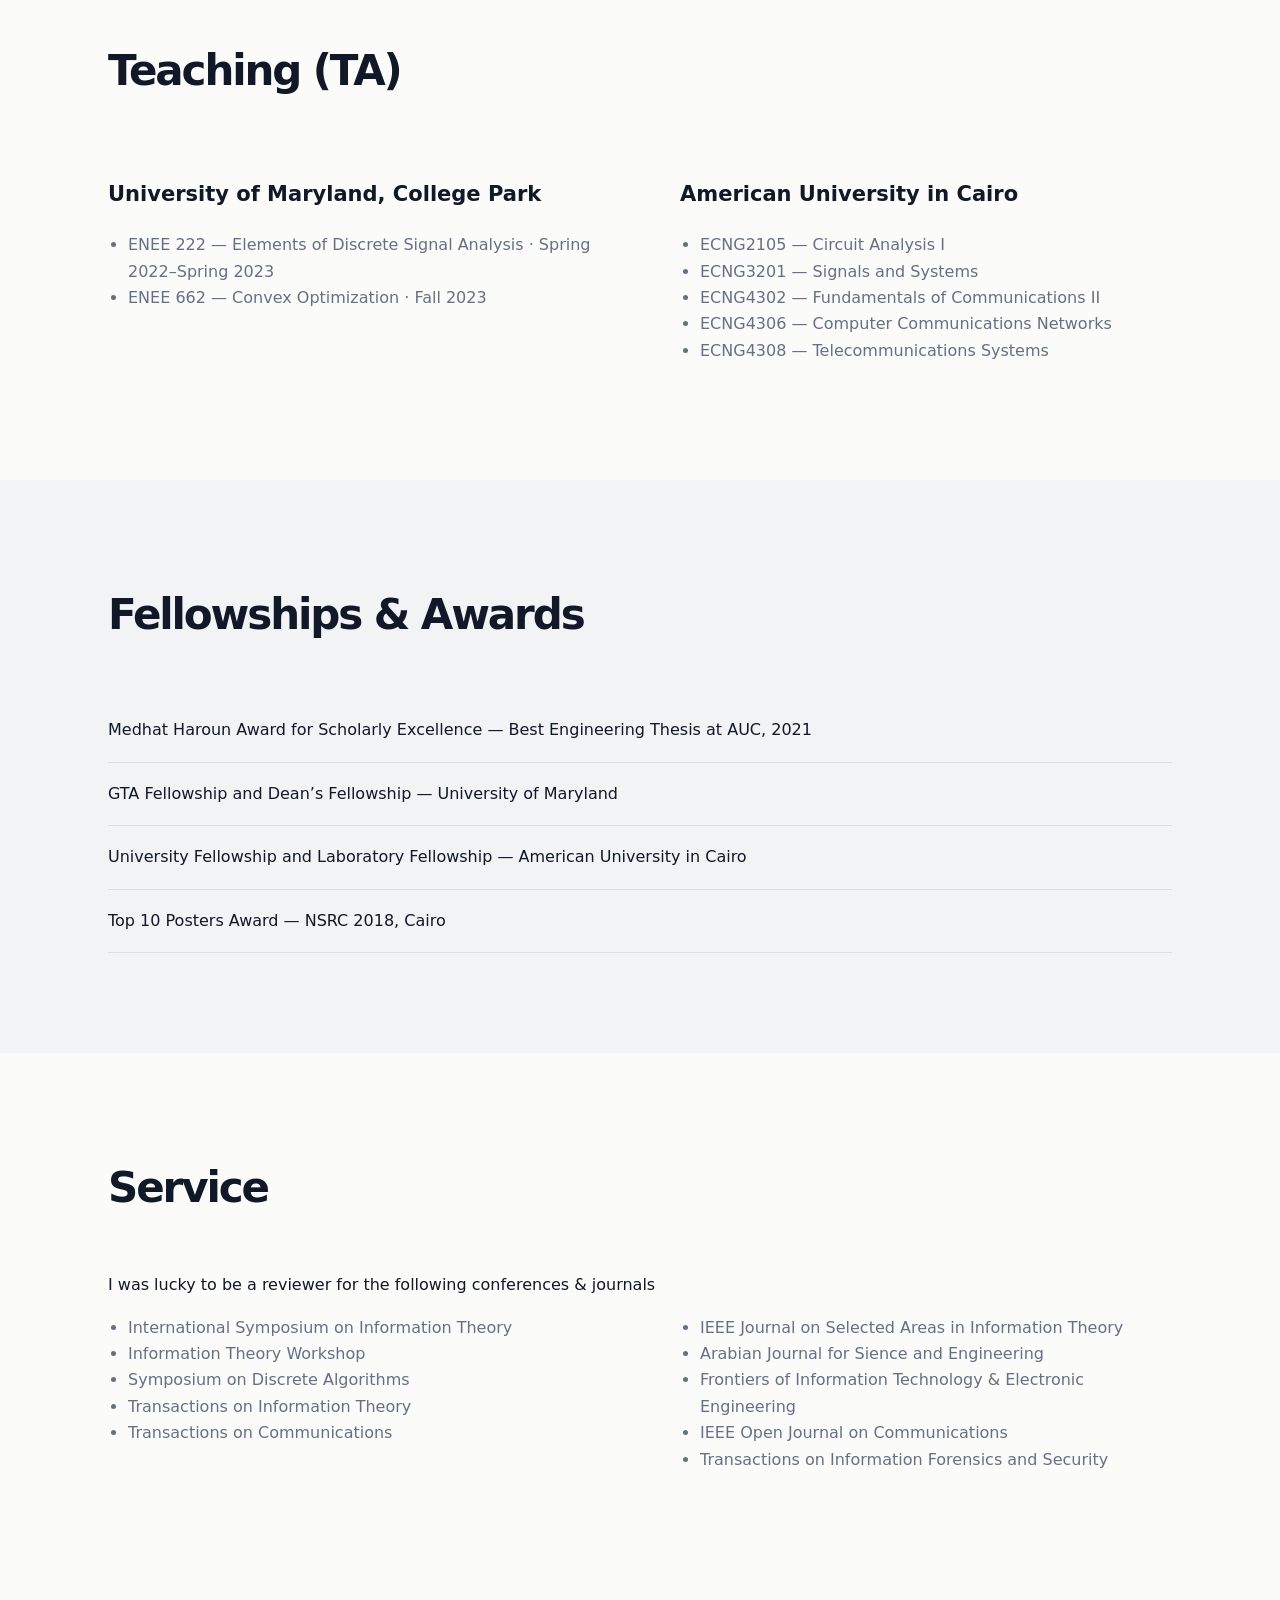
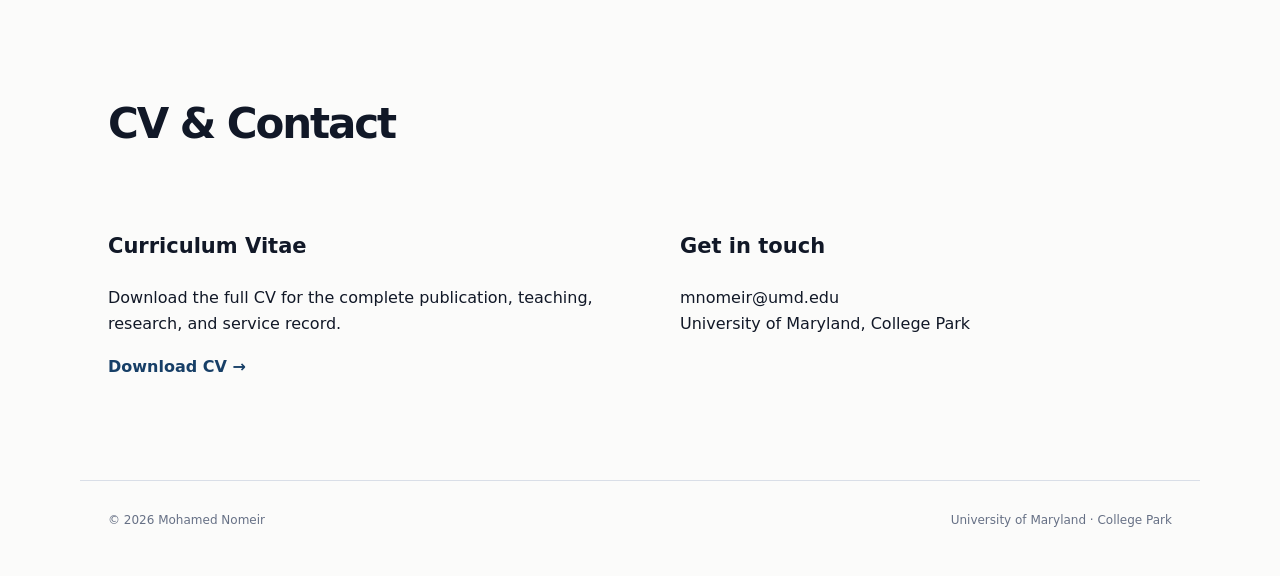
==== commit b302fcf6: "Update index.html" ====
--- a/index.html
+++ b/index.html
@@ -88,6 +88,7 @@
   <section id="Journal Papers" class="section tinted">
   <div class="section-heading"><h2>Journal Papers</h2></div>
   <div class="pub-list">
+    <div class="pub"><div><h3><a href="https://arxiv.org/pdf/2609.15875" target="_blank">Private Information Retrieval With Arbitrary Privacy Requirements: Introduction and Capacity Results</a></h3><p> M. Nomeir, S.Meel, and S. Ulukus. Submitted</p></div></div>
     <div class="pub"><div><h3><a href="https://arxiv.org/abs/2608.31150" target="_blank">Local Private Information Retrieval for Graph-Based Replicated Systems</a></h3><p>S. Meel, M. Nomeir, and S. Ulukus. Submitted</p></div></div>
 <div class="pub"><div><h3><a href="distributed_storage_journal.pdf" target="_blank">Distributed Storage Systems with Quantum Entanglement Assistance</a></h3><p>L. Hu, M. Nomeir, A. Aytekin, and S. Ulukus. Submitted</p></div></div> 
   <div class="pub"><div><h3><a href="pdmm_2.pdf" target="_blank">Quantum Private Distributed Matrix Multiplication: New Families of Quantum Codes
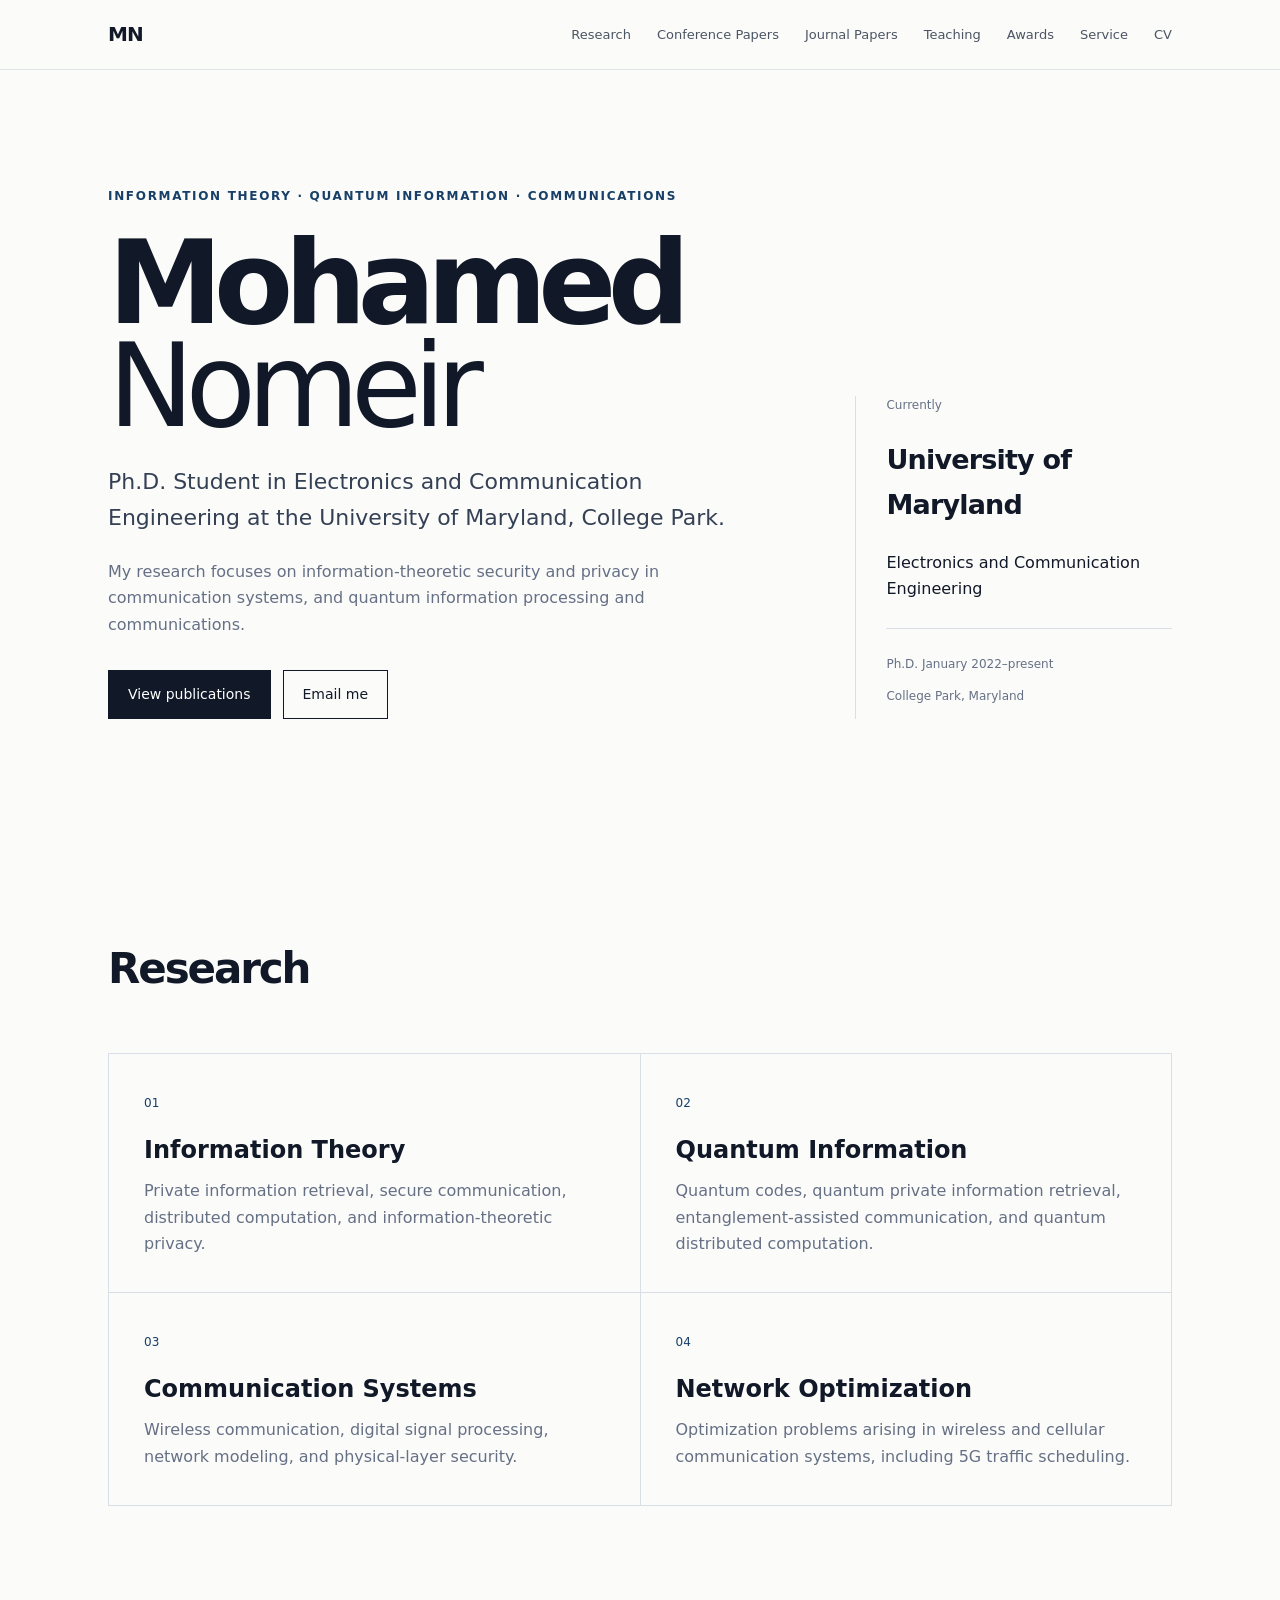
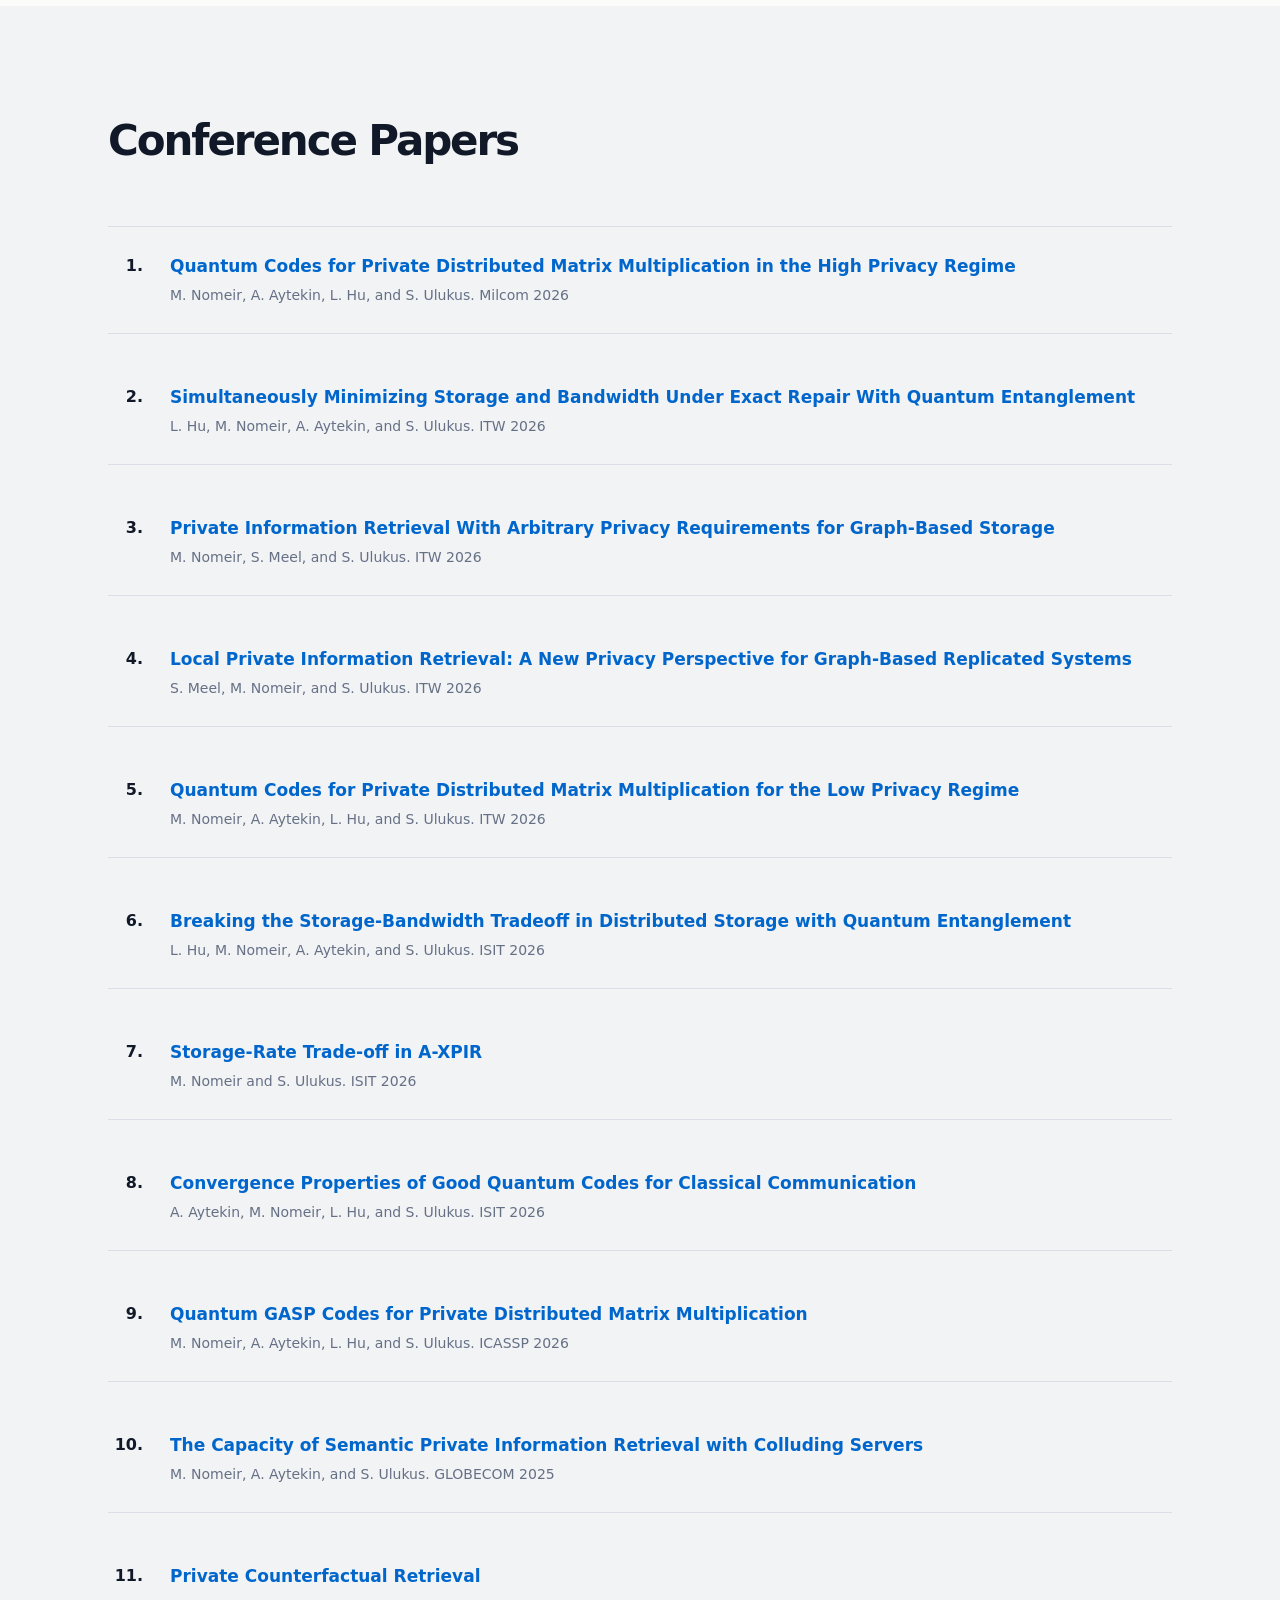
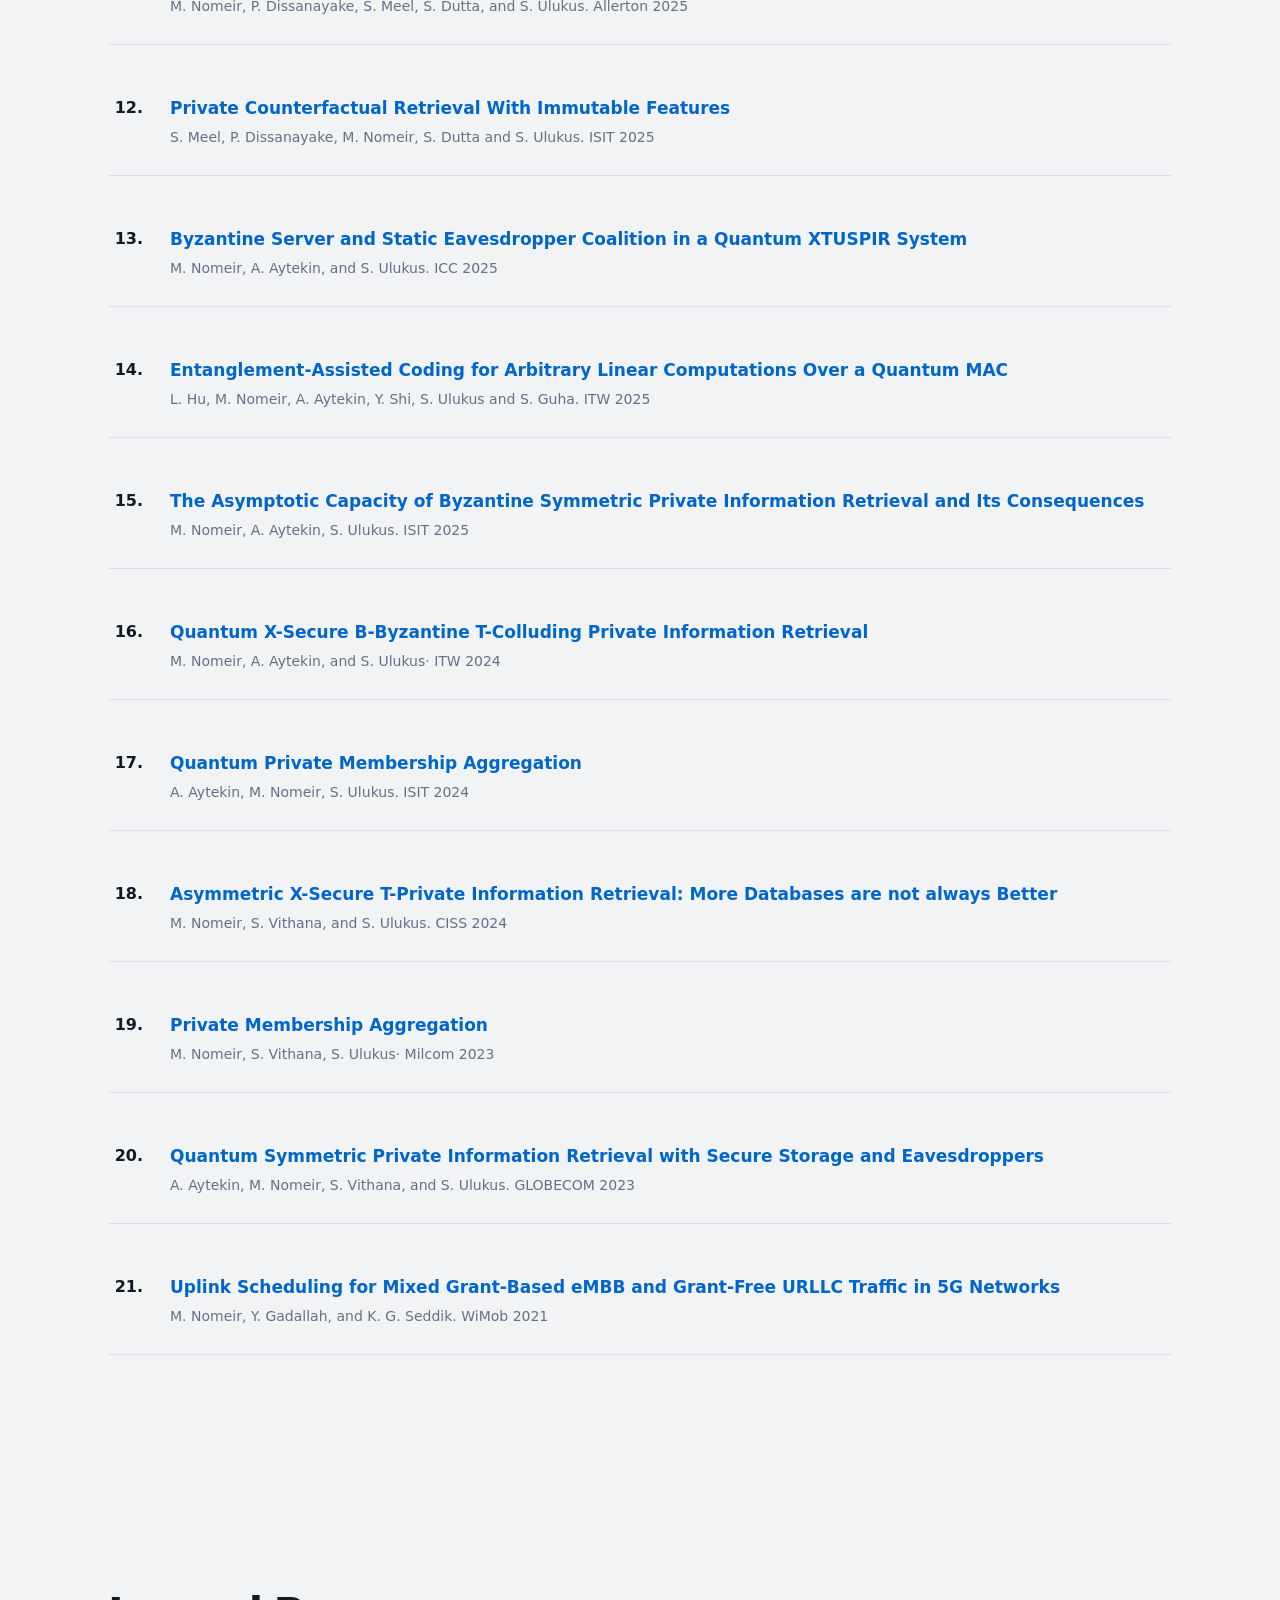
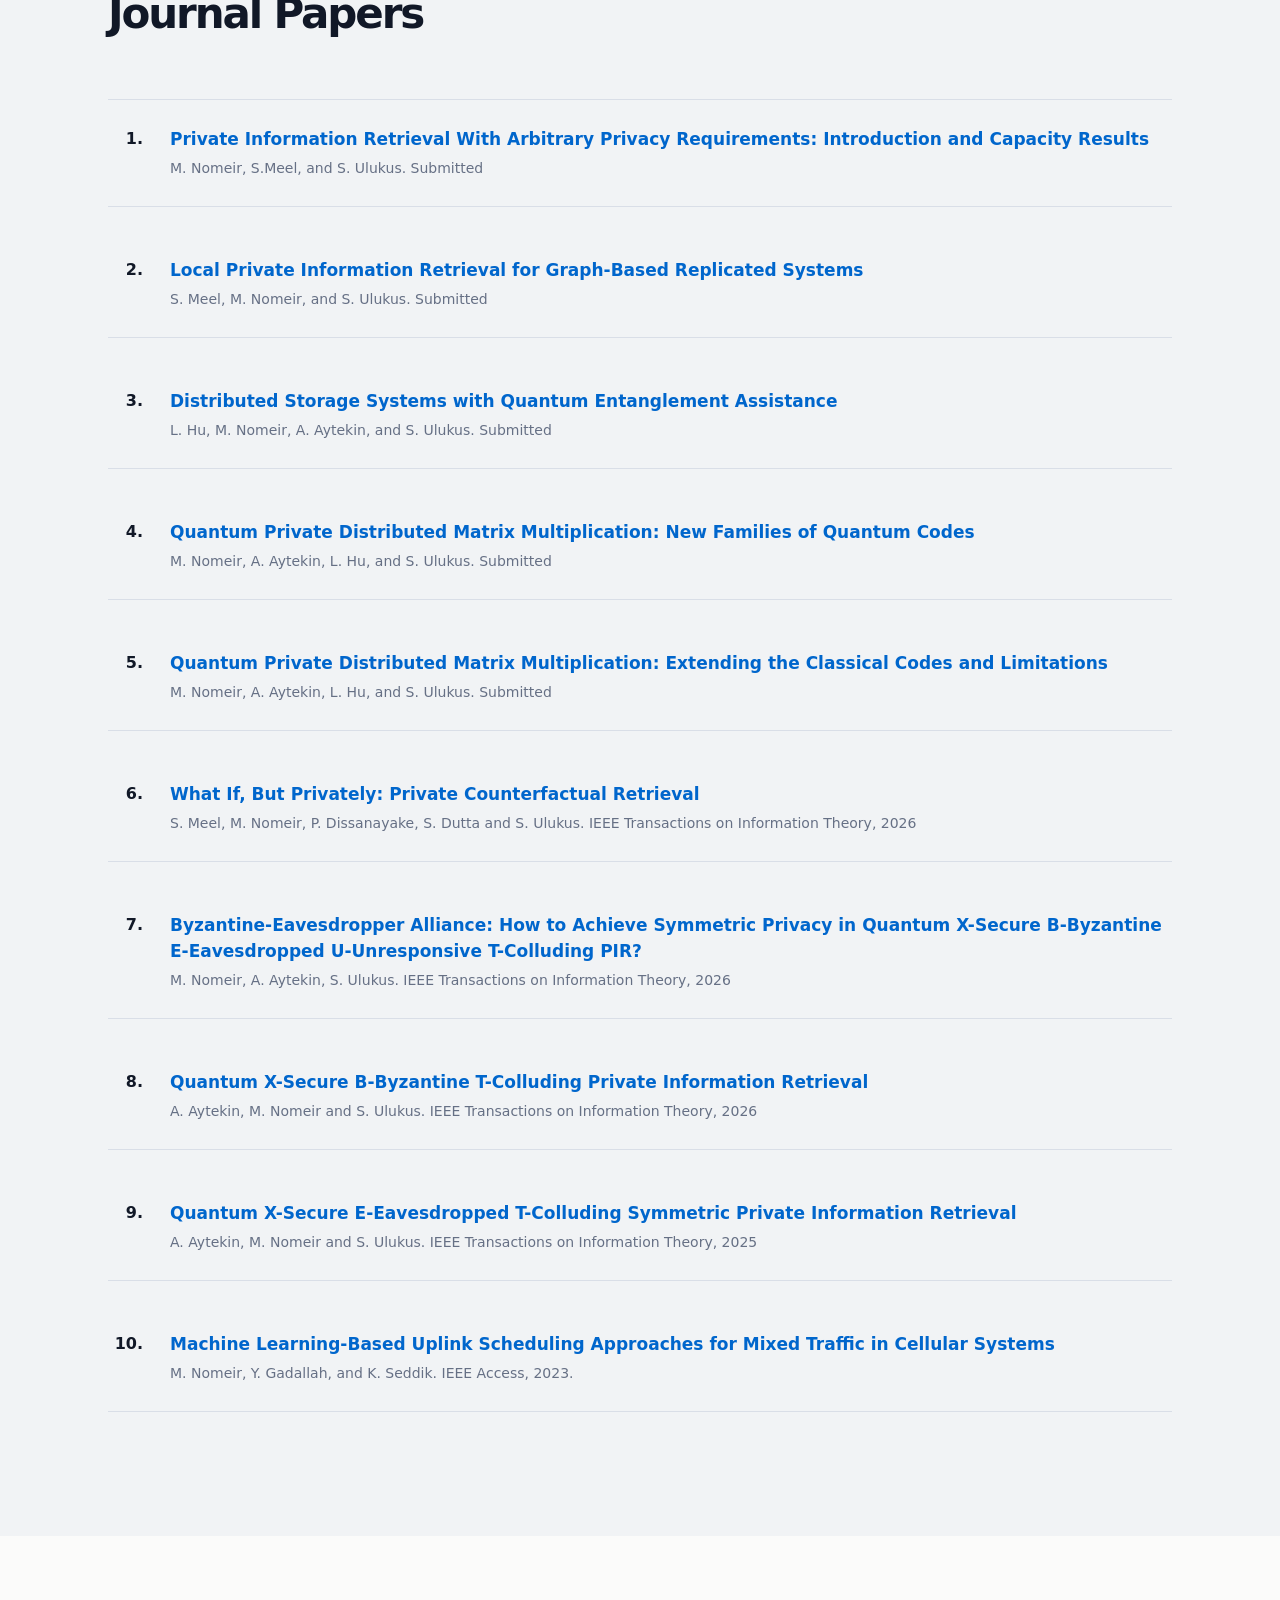
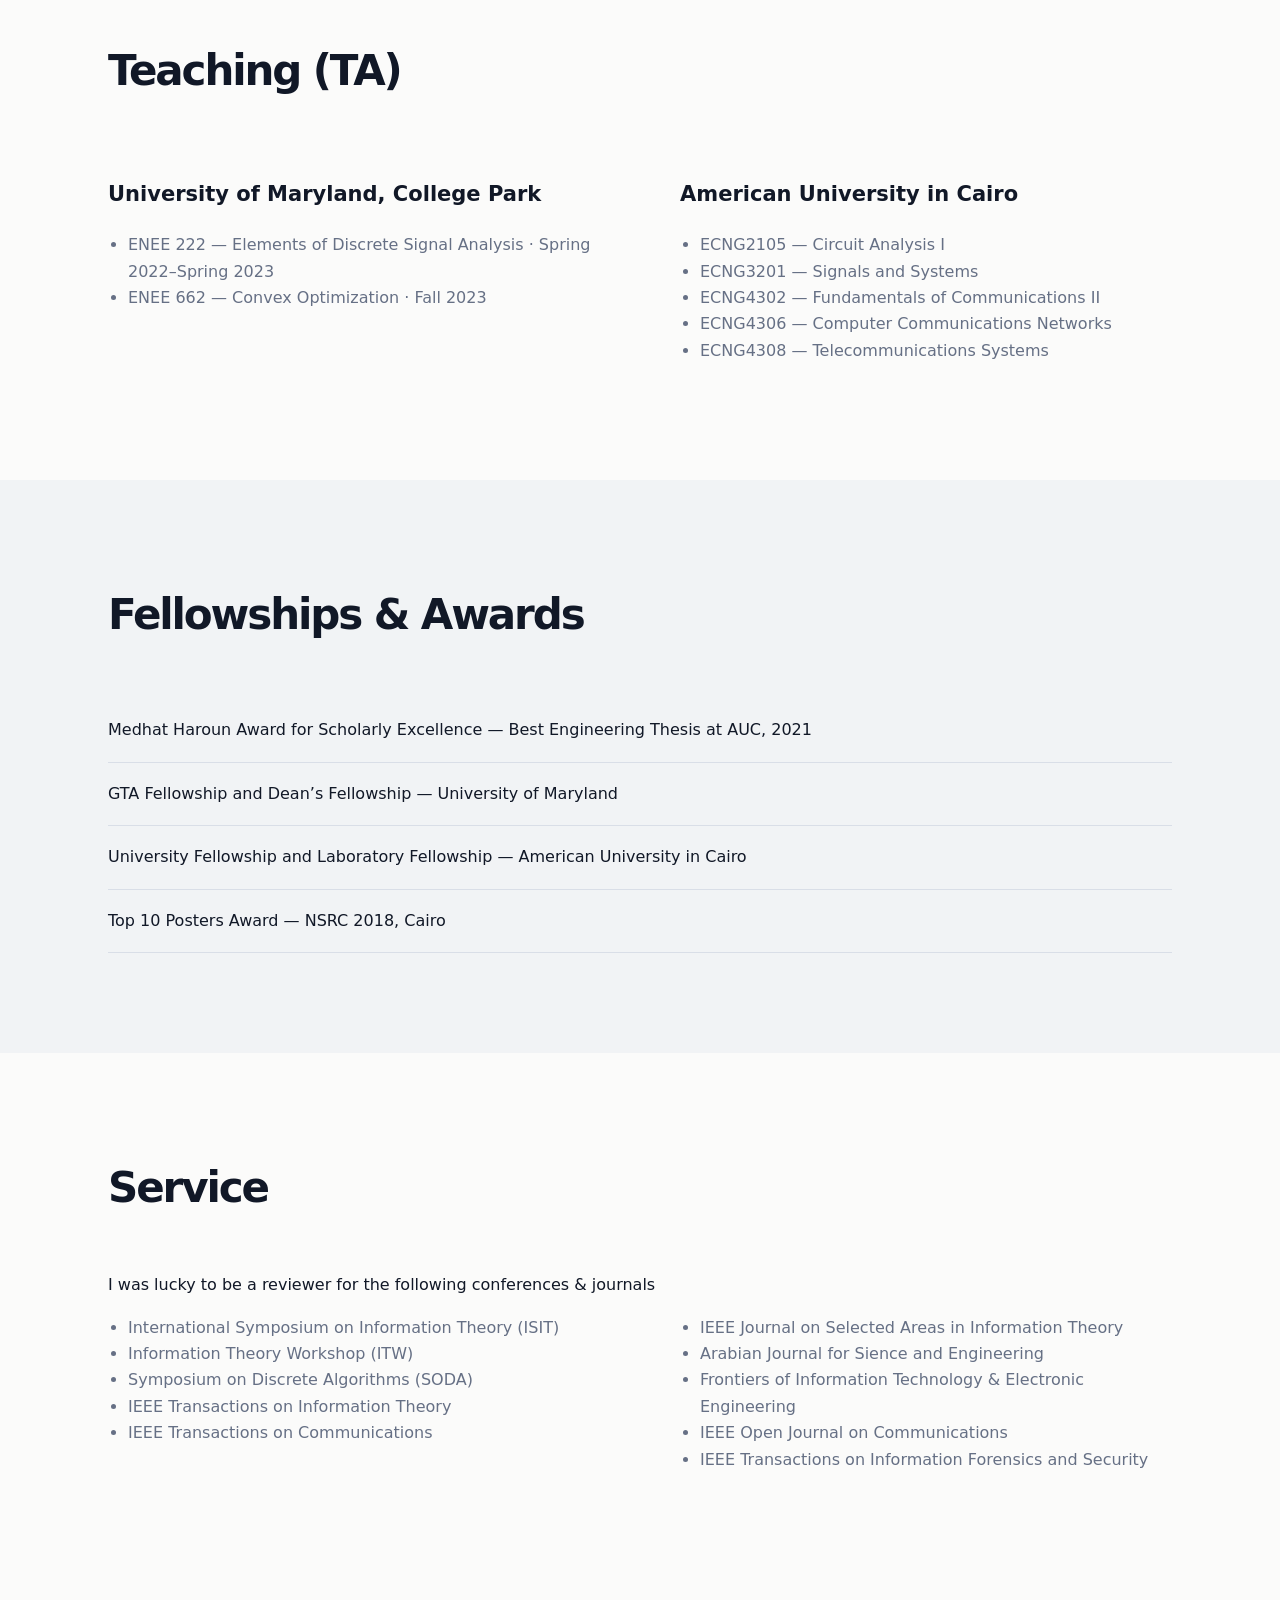
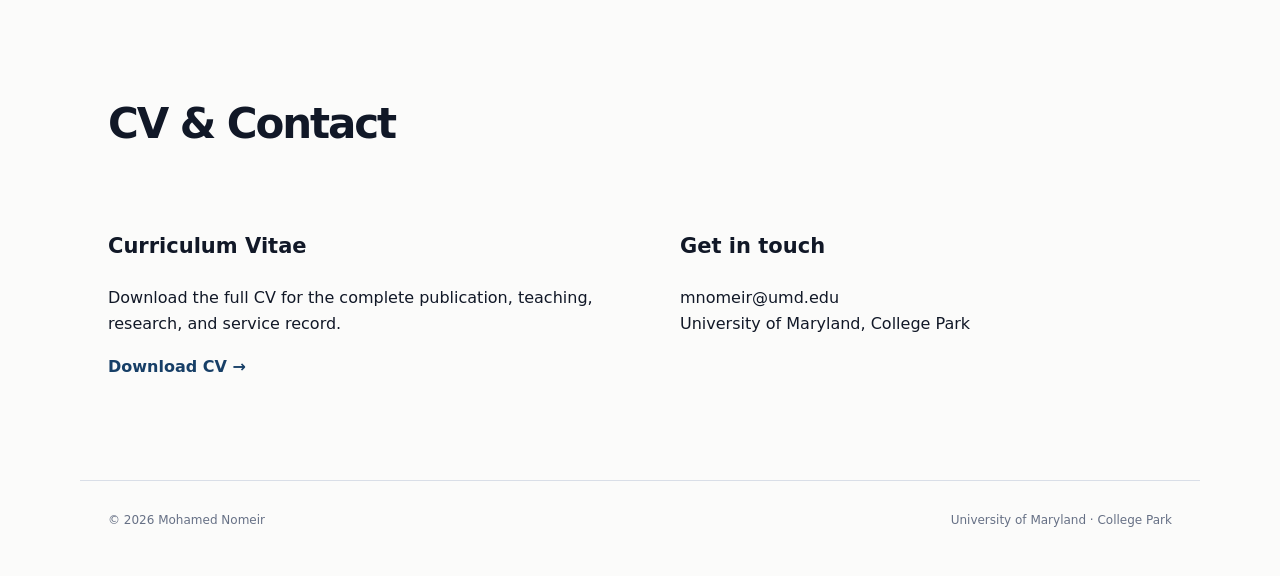
==== commit d21228ae: "Update index.html" ====
--- a/index.html
+++ b/index.html
@@ -137,18 +137,18 @@
     <div> I was lucky to be a reviewer for the following conferences & journals </div>
   <div class="two-col">
     <div><ul>
-      <li>International Symposium on Information Theory</li>
-      <li>Information Theory Workshop</li>
-      <li>Symposium on Discrete Algorithms</li>
-      <li>Transactions on Information Theory</li>
-      <li>Transactions on Communications</li>
+      <li>International Symposium on Information Theory (ISIT)</li>
+      <li>Information Theory Workshop (ITW)</li>
+      <li>Symposium on Discrete Algorithms (SODA) </li>
+      <li>IEEE Transactions on Information Theory</li>
+      <li>IEEE Transactions on Communications</li>
     </ul></div>
     <div><ul>
       <li>IEEE Journal on Selected Areas in Information Theory</li>
       <li>Arabian Journal for Sience and Engineering</li>
       <li>Frontiers of Information Technology & Electronic Engineering</li>
       <li>IEEE Open Journal on Communications</li>
-      <li>Transactions on Information Forensics and Security</li>
+      <li>IEEE Transactions on Information Forensics and Security</li>
     </ul></div>
   </div>
 </section>
